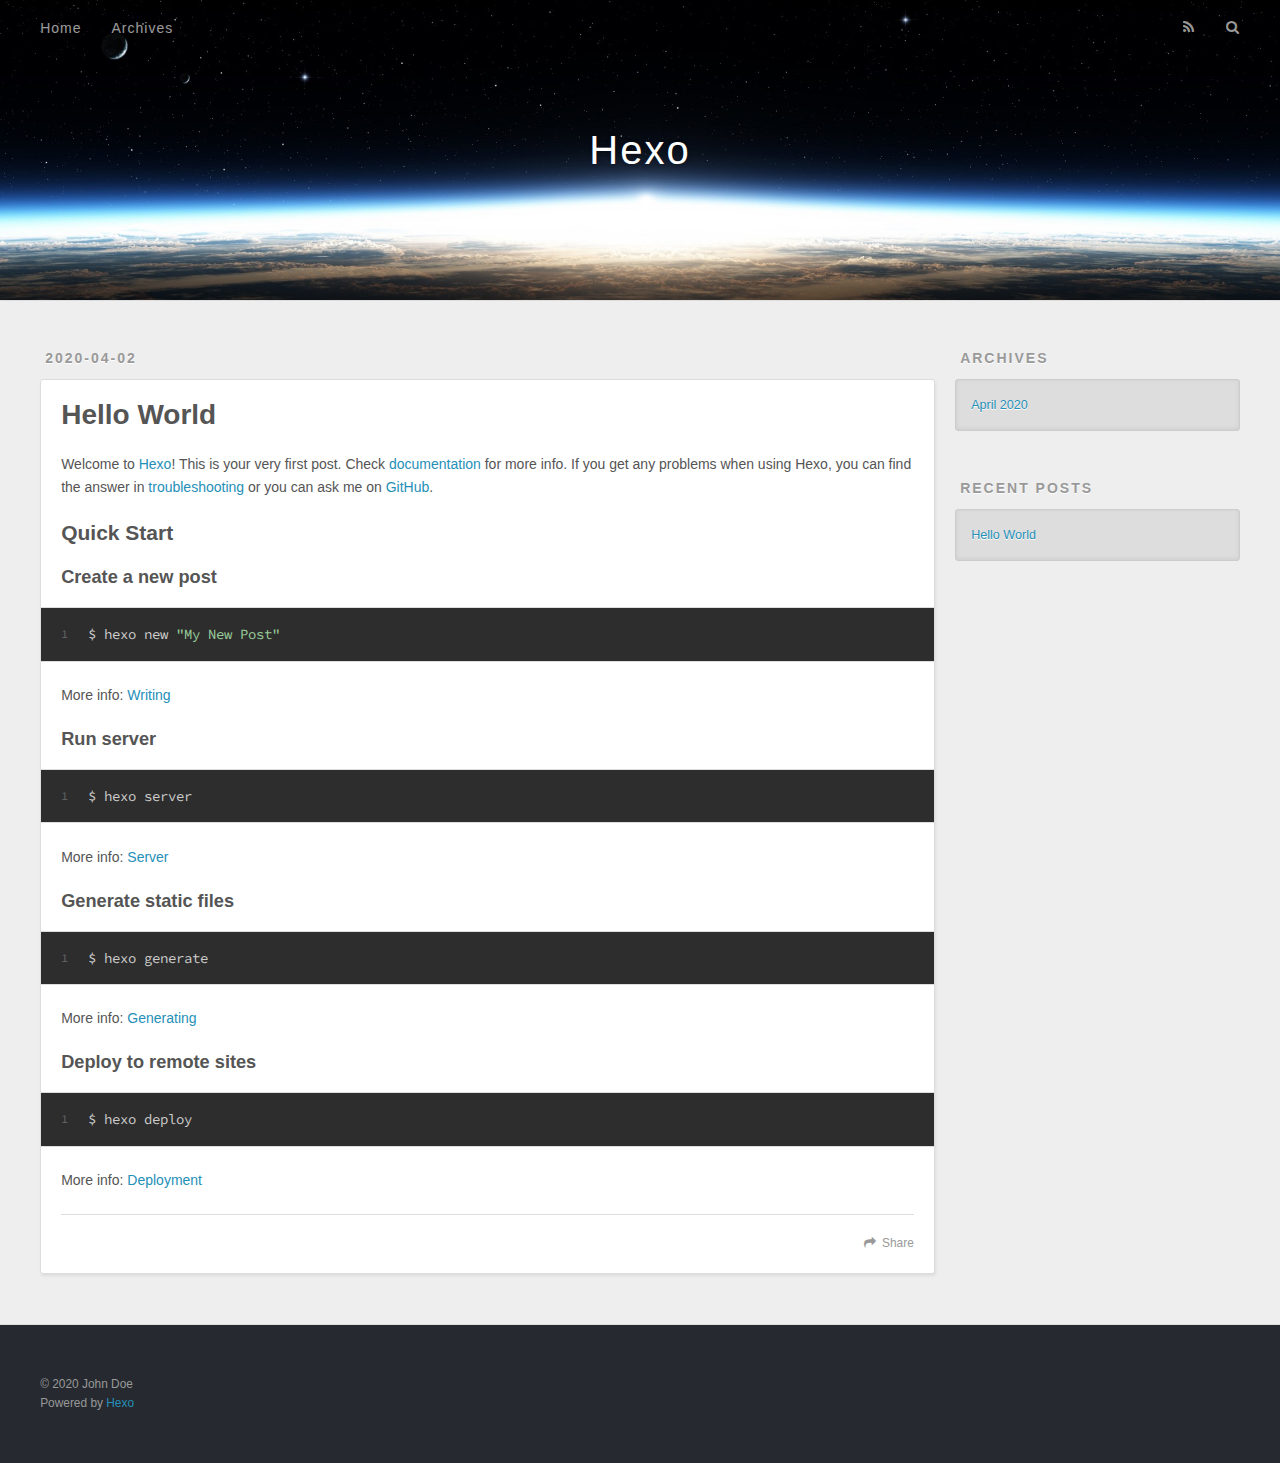
==== index.html @ 7c97aa53 "Site updated: 2020-04-02 14:23:21" ====
<!DOCTYPE html>
<html>
<head>
  <meta charset="utf-8">
  

  
  <title>Hexo</title>
  <meta name="viewport" content="width=device-width, initial-scale=1, maximum-scale=1">
  <meta property="og:type" content="website">
<meta property="og:title" content="Hexo">
<meta property="og:url" content="http://yoursite.com/index.html">
<meta property="og:site_name" content="Hexo">
<meta property="og:locale" content="en_US">
<meta property="article:author" content="John Doe">
<meta name="twitter:card" content="summary">
  
    <link rel="alternate" href="/atom.xml" title="Hexo" type="application/atom+xml">
  
  
    <link rel="icon" href="/favicon.png">
  
  
    <link href="//fonts.googleapis.com/css?family=Source+Code+Pro" rel="stylesheet" type="text/css">
  
  
<link rel="stylesheet" href="/css/style.css">

<meta name="generator" content="Hexo 4.2.0"></head>

<body>
  <div id="container">
    <div id="wrap">
      <header id="header">
  <div id="banner"></div>
  <div id="header-outer" class="outer">
    <div id="header-title" class="inner">
      <h1 id="logo-wrap">
        <a href="/" id="logo">Hexo</a>
      </h1>
      
    </div>
    <div id="header-inner" class="inner">
      <nav id="main-nav">
        <a id="main-nav-toggle" class="nav-icon"></a>
        
          <a class="main-nav-link" href="/">Home</a>
        
          <a class="main-nav-link" href="/archives">Archives</a>
        
      </nav>
      <nav id="sub-nav">
        
          <a id="nav-rss-link" class="nav-icon" href="/atom.xml" title="RSS Feed"></a>
        
        <a id="nav-search-btn" class="nav-icon" title="Search"></a>
      </nav>
      <div id="search-form-wrap">
        <form action="//google.com/search" method="get" accept-charset="UTF-8" class="search-form"><input type="search" name="q" class="search-form-input" placeholder="Search"><button type="submit" class="search-form-submit">&#xF002;</button><input type="hidden" name="sitesearch" value="http://yoursite.com"></form>
      </div>
    </div>
  </div>
</header>
      <div class="outer">
        <section id="main">
  
    <article id="post-hello-world" class="article article-type-post" itemscope itemprop="blogPost">
  <div class="article-meta">
    <a href="/2020/04/02/hello-world/" class="article-date">
  <time datetime="2020-04-02T06:11:29.892Z" itemprop="datePublished">2020-04-02</time>
</a>
    
  </div>
  <div class="article-inner">
    
    
      <header class="article-header">
        
  
    <h1 itemprop="name">
      <a class="article-title" href="/2020/04/02/hello-world/">Hello World</a>
    </h1>
  

      </header>
    
    <div class="article-entry" itemprop="articleBody">
      
        <p>Welcome to <a href="https://hexo.io/" target="_blank" rel="noopener">Hexo</a>! This is your very first post. Check <a href="https://hexo.io/docs/" target="_blank" rel="noopener">documentation</a> for more info. If you get any problems when using Hexo, you can find the answer in <a href="https://hexo.io/docs/troubleshooting.html" target="_blank" rel="noopener">troubleshooting</a> or you can ask me on <a href="https://github.com/hexojs/hexo/issues" target="_blank" rel="noopener">GitHub</a>.</p>
<h2 id="Quick-Start"><a href="#Quick-Start" class="headerlink" title="Quick Start"></a>Quick Start</h2><h3 id="Create-a-new-post"><a href="#Create-a-new-post" class="headerlink" title="Create a new post"></a>Create a new post</h3><figure class="highlight bash"><table><tr><td class="gutter"><pre><span class="line">1</span><br></pre></td><td class="code"><pre><span class="line">$ hexo new <span class="string">"My New Post"</span></span><br></pre></td></tr></table></figure>

<p>More info: <a href="https://hexo.io/docs/writing.html" target="_blank" rel="noopener">Writing</a></p>
<h3 id="Run-server"><a href="#Run-server" class="headerlink" title="Run server"></a>Run server</h3><figure class="highlight bash"><table><tr><td class="gutter"><pre><span class="line">1</span><br></pre></td><td class="code"><pre><span class="line">$ hexo server</span><br></pre></td></tr></table></figure>

<p>More info: <a href="https://hexo.io/docs/server.html" target="_blank" rel="noopener">Server</a></p>
<h3 id="Generate-static-files"><a href="#Generate-static-files" class="headerlink" title="Generate static files"></a>Generate static files</h3><figure class="highlight bash"><table><tr><td class="gutter"><pre><span class="line">1</span><br></pre></td><td class="code"><pre><span class="line">$ hexo generate</span><br></pre></td></tr></table></figure>

<p>More info: <a href="https://hexo.io/docs/generating.html" target="_blank" rel="noopener">Generating</a></p>
<h3 id="Deploy-to-remote-sites"><a href="#Deploy-to-remote-sites" class="headerlink" title="Deploy to remote sites"></a>Deploy to remote sites</h3><figure class="highlight bash"><table><tr><td class="gutter"><pre><span class="line">1</span><br></pre></td><td class="code"><pre><span class="line">$ hexo deploy</span><br></pre></td></tr></table></figure>

<p>More info: <a href="https://hexo.io/docs/one-command-deployment.html" target="_blank" rel="noopener">Deployment</a></p>

      
    </div>
    <footer class="article-footer">
      <a data-url="http://yoursite.com/2020/04/02/hello-world/" data-id="ck8idaskv0000psuja52v1tat" class="article-share-link">Share</a>
      
      
    </footer>
  </div>
  
</article>


  


</section>
        
          <aside id="sidebar">
  
    

  
    

  
    
  
    
  <div class="widget-wrap">
    <h3 class="widget-title">Archives</h3>
    <div class="widget">
      <ul class="archive-list"><li class="archive-list-item"><a class="archive-list-link" href="/archives/2020/04/">April 2020</a></li></ul>
    </div>
  </div>


  
    
  <div class="widget-wrap">
    <h3 class="widget-title">Recent Posts</h3>
    <div class="widget">
      <ul>
        
          <li>
            <a href="/2020/04/02/hello-world/">Hello World</a>
          </li>
        
      </ul>
    </div>
  </div>

  
</aside>
        
      </div>
      <footer id="footer">
  
  <div class="outer">
    <div id="footer-info" class="inner">
      &copy; 2020 John Doe<br>
      Powered by <a href="http://hexo.io/" target="_blank">Hexo</a>
    </div>
  </div>
</footer>
    </div>
    <nav id="mobile-nav">
  
    <a href="/" class="mobile-nav-link">Home</a>
  
    <a href="/archives" class="mobile-nav-link">Archives</a>
  
</nav>
    

<script src="//ajax.googleapis.com/ajax/libs/jquery/2.0.3/jquery.min.js"></script>


  
<link rel="stylesheet" href="/fancybox/jquery.fancybox.css">

  
<script src="/fancybox/jquery.fancybox.pack.js"></script>




<script src="/js/script.js"></script>




  </div>
</body>
</html>
---- css/style.css ----
body {
  width: 100%;
}
body:before,
body:after {
  content: "";
  display: table;
}
body:after {
  clear: both;
}
html,
body,
div,
span,
applet,
object,
iframe,
h1,
h2,
h3,
h4,
h5,
h6,
p,
blockquote,
pre,
a,
abbr,
acronym,
address,
big,
cite,
code,
del,
dfn,
em,
img,
ins,
kbd,
q,
s,
samp,
small,
strike,
strong,
sub,
sup,
tt,
var,
dl,
dt,
dd,
ol,
ul,
li,
fieldset,
form,
label,
legend,
table,
caption,
tbody,
tfoot,
thead,
tr,
th,
td {
  margin: 0;
  padding: 0;
  border: 0;
  outline: 0;
  font-weight: inherit;
  font-style: inherit;
  font-family: inherit;
  font-size: 100%;
  vertical-align: baseline;
}
body {
  line-height: 1;
  color: #000;
  background: #fff;
}
ol,
ul {
  list-style: none;
}
table {
  border-collapse: separate;
  border-spacing: 0;
  vertical-align: middle;
}
caption,
th,
td {
  text-align: left;
  font-weight: normal;
  vertical-align: middle;
}
a img {
  border: none;
}
input,
button {
  margin: 0;
  padding: 0;
}
input::-moz-focus-inner,
button::-moz-focus-inner {
  border: 0;
  padding: 0;
}
@font-face {
  font-family: FontAwesome;
  font-style: normal;
  font-weight: normal;
  src: url("fonts/fontawesome-webfont.eot?v=#4.0.3");
  src: url("fonts/fontawesome-webfont.eot?#iefix&v=#4.0.3") format("embedded-opentype"), url("fonts/fontawesome-webfont.woff?v=#4.0.3") format("woff"), url("fonts/fontawesome-webfont.ttf?v=#4.0.3") format("truetype"), url("fonts/fontawesome-webfont.svg#fontawesomeregular?v=#4.0.3") format("svg");
}
html,
body,
#container {
  height: 100%;
}
body {
  background: #eee;
  font: 14px -apple-system, BlinkMacSystemFont, "Segoe UI", "Roboto", "Oxygen", "Ubuntu", "Cantarell", "Fira Sans", "Droid Sans", "Helvetica Neue", sans-serif;
  -webkit-text-size-adjust: 100%;
}
.outer {
  max-width: 1220px;
  margin: 0 auto;
  padding: 0 20px;
}
.outer:before,
.outer:after {
  content: "";
  display: table;
}
.outer:after {
  clear: both;
}
.inner {
  display: inline;
  float: left;
  width: 98.33333333333333%;
  margin: 0 0.833333333333333%;
}
.left,
.alignleft {
  float: left;
}
.right,
.alignright {
  float: right;
}
.clear {
  clear: both;
}
#container {
  position: relative;
}
.mobile-nav-on {
  overflow: hidden;
}
#wrap {
  height: 100%;
  width: 100%;
  position: absolute;
  top: 0;
  left: 0;
  -webkit-transition: 0.2s ease-out;
  -moz-transition: 0.2s ease-out;
  -ms-transition: 0.2s ease-out;
  transition: 0.2s ease-out;
  z-index: 1;
  background: #eee;
}
.mobile-nav-on #wrap {
  left: 280px;
}
@media screen and (min-width: 768px) {
  #main {
    display: inline;
    float: left;
    width: 73.33333333333333%;
    margin: 0 0.833333333333333%;
  }
}
.article-date,
.article-category-link,
.archive-year,
.widget-title {
  text-decoration: none;
  text-transform: uppercase;
  letter-spacing: 2px;
  color: #999;
  margin-bottom: 1em;
  margin-left: 5px;
  line-height: 1em;
  text-shadow: 0 1px #fff;
  font-weight: bold;
}
.article-inner,
.archive-article-inner {
  background: #fff;
  -webkit-box-shadow: 1px 2px 3px #ddd;
  box-shadow: 1px 2px 3px #ddd;
  border: 1px solid #ddd;
  border-radius: 3px;
}
.article-entry h1,
.widget h1 {
  font-size: 2em;
}
.article-entry h2,
.widget h2 {
  font-size: 1.5em;
}
.article-entry h3,
.widget h3 {
  font-size: 1.3em;
}
.article-entry h4,
.widget h4 {
  font-size: 1.2em;
}
.article-entry h5,
.widget h5 {
  font-size: 1em;
}
.article-entry h6,
.widget h6 {
  font-size: 1em;
  color: #999;
}
.article-entry hr,
.widget hr {
  border: 1px dashed #ddd;
}
.article-entry strong,
.widget strong {
  font-weight: bold;
}
.article-entry em,
.widget em,
.article-entry cite,
.widget cite {
  font-style: italic;
}
.article-entry sup,
.widget sup,
.article-entry sub,
.widget sub {
  font-size: 0.75em;
  line-height: 0;
  position: relative;
  vertical-align: baseline;
}
.article-entry sup,
.widget sup {
  top: -0.5em;
}
.article-entry sub,
.widget sub {
  bottom: -0.2em;
}
.article-entry small,
.widget small {
  font-size: 0.85em;
}
.article-entry acronym,
.widget acronym,
.article-entry abbr,
.widget abbr {
  border-bottom: 1px dotted;
}
.article-entry ul,
.widget ul,
.article-entry ol,
.widget ol,
.article-entry dl,
.widget dl {
  margin: 0 20px;
  line-height: 1.6em;
}
.article-entry ul ul,
.widget ul ul,
.article-entry ol ul,
.widget ol ul,
.article-entry ul ol,
.widget ul ol,
.article-entry ol ol,
.widget ol ol {
  margin-top: 0;
  margin-bottom: 0;
}
.article-entry ul,
.widget ul {
  list-style: disc;
}
.article-entry ol,
.widget ol {
  list-style: decimal;
}
.article-entry dt,
.widget dt {
  font-weight: bold;
}
#header {
  height: 300px;
  position: relative;
  border-bottom: 1px solid #ddd;
}
#header:before,
#header:after {
  content: "";
  position: absolute;
  left: 0;
  right: 0;
  height: 40px;
}
#header:before {
  top: 0;
  background: -webkit-linear-gradient(rgba(0,0,0,0.2), transparent);
  background: -moz-linear-gradient(rgba(0,0,0,0.2), transparent);
  background: -ms-linear-gradient(rgba(0,0,0,0.2), transparent);
  background: linear-gradient(rgba(0,0,0,0.2), transparent);
}
#header:after {
  bottom: 0;
  background: -webkit-linear-gradient(transparent, rgba(0,0,0,0.2));
  background: -moz-linear-gradient(transparent, rgba(0,0,0,0.2));
  background: -ms-linear-gradient(transparent, rgba(0,0,0,0.2));
  background: linear-gradient(transparent, rgba(0,0,0,0.2));
}
#header-outer {
  height: 100%;
  position: relative;
}
#header-inner {
  position: relative;
  overflow: hidden;
}
#banner {
  position: absolute;
  top: 0;
  left: 0;
  width: 100%;
  height: 100%;
  background: url("images/banner.jpg") center #000;
  -webkit-background-size: cover;
  -moz-background-size: cover;
  background-size: cover;
  z-index: -1;
}
#header-title {
  text-align: center;
  height: 40px;
  position: absolute;
  top: 50%;
  left: 0;
  margin-top: -20px;
}
#logo,
#subtitle {
  text-decoration: none;
  color: #fff;
  font-weight: 300;
  text-shadow: 0 1px 4px rgba(0,0,0,0.3);
}
#logo {
  font-size: 40px;
  line-height: 40px;
  letter-spacing: 2px;
}
#subtitle {
  font-size: 16px;
  line-height: 16px;
  letter-spacing: 1px;
}
#subtitle-wrap {
  margin-top: 16px;
}
#main-nav {
  float: left;
  margin-left: -15px;
}
.nav-icon,
.main-nav-link {
  float: left;
  color: #fff;
  opacity: 0.6;
  text-decoration: none;
  text-shadow: 0 1px rgba(0,0,0,0.2);
  -webkit-transition: opacity 0.2s;
  -moz-transition: opacity 0.2s;
  -ms-transition: opacity 0.2s;
  transition: opacity 0.2s;
  display: block;
  padding: 20px 15px;
}
.nav-icon:hover,
.main-nav-link:hover {
  opacity: 1;
}
.nav-icon {
  font-family: FontAwesome;
  text-align: center;
  font-size: 14px;
  width: 14px;
  height: 14px;
  padding: 20px 15px;
  position: relative;
  cursor: pointer;
}
.main-nav-link {
  font-weight: 300;
  letter-spacing: 1px;
}
@media screen and (max-width: 479px) {
  .main-nav-link {
    display: none;
  }
}
#main-nav-toggle {
  display: none;
}
#main-nav-toggle:before {
  content: "\f0c9";
}
@media screen and (max-width: 479px) {
  #main-nav-toggle {
    display: block;
  }
}
#sub-nav {
  float: right;
  margin-right: -15px;
}
#nav-rss-link:before {
  content: "\f09e";
}
#nav-search-btn:before {
  content: "\f002";
}
#search-form-wrap {
  position: absolute;
  top: 15px;
  width: 150px;
  height: 30px;
  right: -150px;
  opacity: 0;
  -webkit-transition: 0.2s ease-out;
  -moz-transition: 0.2s ease-out;
  -ms-transition: 0.2s ease-out;
  transition: 0.2s ease-out;
}
#search-form-wrap.on {
  opacity: 1;
  right: 0;
}
@media screen and (max-width: 479px) {
  #search-form-wrap {
    width: 100%;
    right: -100%;
  }
}
.search-form {
  position: absolute;
  top: 0;
  left: 0;
  right: 0;
  background: #fff;
  padding: 5px 15px;
  border-radius: 15px;
  -webkit-box-shadow: 0 0 10px rgba(0,0,0,0.3);
  box-shadow: 0 0 10px rgba(0,0,0,0.3);
}
.search-form-input {
  border: none;
  background: none;
  color: #555;
  width: 100%;
  font: 13px -apple-system, BlinkMacSystemFont, "Segoe UI", "Roboto", "Oxygen", "Ubuntu", "Cantarell", "Fira Sans", "Droid Sans", "Helvetica Neue", sans-serif;
  outline: none;
}
.search-form-input::-webkit-search-results-decoration,
.search-form-input::-webkit-search-cancel-button {
  -webkit-appearance: none;
}
.search-form-submit {
  position: absolute;
  top: 50%;
  right: 10px;
  margin-top: -7px;
  font: 13px FontAwesome;
  border: none;
  background: none;
  color: #bbb;
  cursor: pointer;
}
.search-form-submit:hover,
.search-form-submit:focus {
  color: #777;
}
.article {
  margin: 50px 0;
}
.article-inner {
  overflow: hidden;
}
.article-meta:before,
.article-meta:after {
  content: "";
  display: table;
}
.article-meta:after {
  clear: both;
}
.article-date {
  float: left;
}
.article-category {
  float: left;
  line-height: 1em;
  color: #ccc;
  text-shadow: 0 1px #fff;
  margin-left: 8px;
}
.article-category:before {
  content: "\2022";
}
.article-category-link {
  margin: 0 12px 1em;
}
.article-header {
  padding: 20px 20px 0;
}
.article-title {
  text-decoration: none;
  font-size: 2em;
  font-weight: bold;
  color: #555;
  line-height: 1.1em;
  -webkit-transition: color 0.2s;
  -moz-transition: color 0.2s;
  -ms-transition: color 0.2s;
  transition: color 0.2s;
}
a.article-title:hover {
  color: #258fb8;
}
.article-entry {
  color: #555;
  padding: 0 20px;
}
.article-entry:before,
.article-entry:after {
  content: "";
  display: table;
}
.article-entry:after {
  clear: both;
}
.article-entry p,
.article-entry table {
  line-height: 1.6em;
  margin: 1.6em 0;
}
.article-entry h1,
.article-entry h2,
.article-entry h3,
.article-entry h4,
.article-entry h5,
.article-entry h6 {
  font-weight: bold;
}
.article-entry h1,
.article-entry h2,
.article-entry h3,
.article-entry h4,
.article-entry h5,
.article-entry h6 {
  line-height: 1.1em;
  margin: 1.1em 0;
}
.article-entry a {
  color: #258fb8;
  text-decoration: none;
}
.article-entry a:hover {
  text-decoration: underline;
}
.article-entry ul,
.article-entry ol,
.article-entry dl {
  margin-top: 1.6em;
  margin-bottom: 1.6em;
}
.article-entry img,
.article-entry video {
  max-width: 100%;
  height: auto;
  display: block;
  margin: auto;
}
.article-entry iframe {
  border: none;
}
.article-entry table {
  width: 100%;
  border-collapse: collapse;
  border-spacing: 0;
}
.article-entry th {
  font-weight: bold;
  border-bottom: 3px solid #ddd;
  padding-bottom: 0.5em;
}
.article-entry td {
  border-bottom: 1px solid #ddd;
  padding: 10px 0;
}
.article-entry blockquote {
  font-family: Georgia, "Times New Roman", serif;
  font-size: 1.4em;
  margin: 1.6em 20px;
  text-align: center;
}
.article-entry blockquote footer {
  font-size: 14px;
  margin: 1.6em 0;
  font-family: -apple-system, BlinkMacSystemFont, "Segoe UI", "Roboto", "Oxygen", "Ubuntu", "Cantarell", "Fira Sans", "Droid Sans", "Helvetica Neue", sans-serif;
}
.article-entry blockquote footer cite:before {
  content: "—";
  padding: 0 0.5em;
}
.article-entry .pullquote {
  text-align: left;
  width: 45%;
  margin: 0;
}
.article-entry .pullquote.left {
  margin-left: 0.5em;
  margin-right: 1em;
}
.article-entry .pullquote.right {
  margin-right: 0.5em;
  margin-left: 1em;
}
.article-entry .caption {
  color: #999;
  display: block;
  font-size: 0.9em;
  margin-top: 0.5em;
  position: relative;
  text-align: center;
}
.article-entry .video-container {
  position: relative;
  padding-top: 56.25%;
  height: 0;
  overflow: hidden;
}
.article-entry .video-container iframe,
.article-entry .video-container object,
.article-entry .video-container embed {
  position: absolute;
  top: 0;
  left: 0;
  width: 100%;
  height: 100%;
  margin-top: 0;
}
.article-more-link a {
  display: inline-block;
  line-height: 1em;
  padding: 6px 15px;
  border-radius: 15px;
  background: #eee;
  color: #999;
  text-shadow: 0 1px #fff;
  text-decoration: none;
}
.article-more-link a:hover {
  background: #258fb8;
  color: #fff;
  text-decoration: none;
  text-shadow: 0 1px #1e7293;
}
.article-footer {
  font-size: 0.85em;
  line-height: 1.6em;
  border-top: 1px solid #ddd;
  padding-top: 1.6em;
  margin: 0 20px 20px;
}
.article-footer:before,
.article-footer:after {
  content: "";
  display: table;
}
.article-footer:after {
  clear: both;
}
.article-footer a {
  color: #999;
  text-decoration: none;
}
.article-footer a:hover {
  color: #555;
}
.article-tag-list-item {
  float: left;
  margin-right: 10px;
}
.article-tag-list-link:before {
  content: "#";
}
.article-comment-link {
  float: right;
}
.article-comment-link:before {
  content: "\f075";
  font-family: FontAwesome;
  padding-right: 8px;
}
.article-share-link {
  cursor: pointer;
  float: right;
  margin-left: 20px;
}
.article-share-link:before {
  content: "\f064";
  font-family: FontAwesome;
  padding-right: 6px;
}
#article-nav {
  position: relative;
}
#article-nav:before,
#article-nav:after {
  content: "";
  display: table;
}
#article-nav:after {
  clear: both;
}
@media screen and (min-width: 768px) {
  #article-nav {
    margin: 50px 0;
  }
  #article-nav:before {
    width: 8px;
    height: 8px;
    position: absolute;
    top: 50%;
    left: 50%;
    margin-top: -4px;
    margin-left: -4px;
    content: "";
    border-radius: 50%;
    background: #ddd;
    -webkit-box-shadow: 0 1px 2px #fff;
    box-shadow: 0 1px 2px #fff;
  }
}
.article-nav-link-wrap {
  text-decoration: none;
  text-shadow: 0 1px #fff;
  color: #999;
  -webkit-box-sizing: border-box;
  -moz-box-sizing: border-box;
  box-sizing: border-box;
  margin-top: 50px;
  text-align: center;
  display: block;
}
.article-nav-link-wrap:hover {
  color: #555;
}
@media screen and (min-width: 768px) {
  .article-nav-link-wrap {
    width: 50%;
    margin-top: 0;
  }
}
@media screen and (min-width: 768px) {
  #article-nav-newer {
    float: left;
    text-align: right;
    padding-right: 20px;
  }
}
@media screen and (min-width: 768px) {
  #article-nav-older {
    float: right;
    text-align: left;
    padding-left: 20px;
  }
}
.article-nav-caption {
  text-transform: uppercase;
  letter-spacing: 2px;
  color: #ddd;
  line-height: 1em;
  font-weight: bold;
}
#article-nav-newer .article-nav-caption {
  margin-right: -2px;
}
.article-nav-title {
  font-size: 0.85em;
  line-height: 1.6em;
  margin-top: 0.5em;
}
.article-share-box {
  position: absolute;
  display: none;
  background: #fff;
  -webkit-box-shadow: 1px 2px 10px rgba(0,0,0,0.2);
  box-shadow: 1px 2px 10px rgba(0,0,0,0.2);
  border-radius: 3px;
  margin-left: -145px;
  overflow: hidden;
  z-index: 1;
}
.article-share-box.on {
  display: block;
}
.article-share-input {
  width: 100%;
  background: none;
  -webkit-box-sizing: border-box;
  -moz-box-sizing: border-box;
  box-sizing: border-box;
  font: 14px -apple-system, BlinkMacSystemFont, "Segoe UI", "Roboto", "Oxygen", "Ubuntu", "Cantarell", "Fira Sans", "Droid Sans", "Helvetica Neue", sans-serif;
  padding: 0 15px;
  color: #555;
  outline: none;
  border: 1px solid #ddd;
  border-radius: 3px 3px 0 0;
  height: 36px;
  line-height: 36px;
}
.article-share-links {
  background: #eee;
}
.article-share-links:before,
.article-share-links:after {
  content: "";
  display: table;
}
.article-share-links:after {
  clear: both;
}
.article-share-twitter,
.article-share-facebook,
.article-share-pinterest,
.article-share-google {
  width: 50px;
  height: 36px;
  display: block;
  float: left;
  position: relative;
  color: #999;
  text-shadow: 0 1px #fff;
}
.article-share-twitter:before,
.article-share-facebook:before,
.article-share-pinterest:before,
.article-share-google:before {
  font-size: 20px;
  font-family: FontAwesome;
  width: 20px;
  height: 20px;
  position: absolute;
  top: 50%;
  left: 50%;
  margin-top: -10px;
  margin-left: -10px;
  text-align: center;
}
.article-share-twitter:hover,
.article-share-facebook:hover,
.article-share-pinterest:hover,
.article-share-google:hover {
  color: #fff;
}
.article-share-twitter:before {
  content: "\f099";
}
.article-share-twitter:hover {
  background: #00aced;
  text-shadow: 0 1px #008abe;
}
.article-share-facebook:before {
  content: "\f09a";
}
.article-share-facebook:hover {
  background: #3b5998;
  text-shadow: 0 1px #2f477a;
}
.article-share-pinterest:before {
  content: "\f0d2";
}
.article-share-pinterest:hover {
  background: #cb2027;
  text-shadow: 0 1px #a21a1f;
}
.article-share-google:before {
  content: "\f0d5";
}
.article-share-google:hover {
  background: #dd4b39;
  text-shadow: 0 1px #be3221;
}
.article-gallery {
  background: #000;
  position: relative;
}
.article-gallery-photos {
  position: relative;
  overflow: hidden;
}
.article-gallery-img {
  display: none;
  max-width: 100%;
}
.article-gallery-img:first-child {
  display: block;
}
.article-gallery-img.loaded {
  position: absolute;
  display: block;
}
.article-gallery-img img {
  display: block;
  max-width: 100%;
  margin: 0 auto;
}
#comments {
  background: #fff;
  -webkit-box-shadow: 1px 2px 3px #ddd;
  box-shadow: 1px 2px 3px #ddd;
  padding: 20px;
  border: 1px solid #ddd;
  border-radius: 3px;
  margin: 50px 0;
}
#comments a {
  color: #258fb8;
}
.archives-wrap {
  margin: 50px 0;
}
.archives:before,
.archives:after {
  content: "";
  display: table;
}
.archives:after {
  clear: both;
}
.archive-year-wrap {
  margin-bottom: 1em;
}
.archives {
  -webkit-column-gap: 10px;
  -moz-column-gap: 10px;
  column-gap: 10px;
}
@media screen and (min-width: 480px) and (max-width: 767px) {
  .archives {
    -webkit-column-count: 2;
    -moz-column-count: 2;
    column-count: 2;
  }
}
@media screen and (min-width: 768px) {
  .archives {
    -webkit-column-count: 3;
    -moz-column-count: 3;
    column-count: 3;
  }
}
.archive-article {
  -webkit-column-break-inside: avoid;
  page-break-inside: avoid;
  overflow: hidden;
  break-inside: avoid-column;
}
.archive-article-inner {
  padding: 10px;
  margin-bottom: 15px;
}
.archive-article-title {
  text-decoration: none;
  font-weight: bold;
  color: #555;
  -webkit-transition: color 0.2s;
  -moz-transition: color 0.2s;
  -ms-transition: color 0.2s;
  transition: color 0.2s;
  line-height: 1.6em;
}
.archive-article-title:hover {
  color: #258fb8;
}
.archive-article-footer {
  margin-top: 1em;
}
.archive-article-date {
  color: #999;
  text-decoration: none;
  font-size: 0.85em;
  line-height: 1em;
  margin-bottom: 0.5em;
  display: block;
}
#page-nav {
  margin: 50px auto;
  background: #fff;
  -webkit-box-shadow: 1px 2px 3px #ddd;
  box-shadow: 1px 2px 3px #ddd;
  border: 1px solid #ddd;
  border-radius: 3px;
  text-align: center;
  color: #999;
  overflow: hidden;
}
#page-nav:before,
#page-nav:after {
  content: "";
  display: table;
}
#page-nav:after {
  clear: both;
}
#page-nav a,
#page-nav span {
  padding: 10px 20px;
  line-height: 1;
  height: 2ex;
}
#page-nav a {
  color: #999;
  text-decoration: none;
}
#page-nav a:hover {
  background: #999;
  color: #fff;
}
#page-nav .prev {
  float: left;
}
#page-nav .next {
  float: right;
}
#page-nav .page-number {
  display: inline-block;
}
@media screen and (max-width: 479px) {
  #page-nav .page-number {
    display: none;
  }
}
#page-nav .current {
  color: #555;
  font-weight: bold;
}
#page-nav .space {
  color: #ddd;
}
#footer {
  background: #262a30;
  padding: 50px 0;
  border-top: 1px solid #ddd;
  color: #999;
}
#footer a {
  color: #258fb8;
  text-decoration: none;
}
#footer a:hover {
  text-decoration: underline;
}
#footer-info {
  line-height: 1.6em;
  font-size: 0.85em;
}
.article-entry pre,
.article-entry .highlight {
  background: #2d2d2d;
  margin: 0 -20px;
  padding: 15px 20px;
  border-style: solid;
  border-color: #ddd;
  border-width: 1px 0;
  overflow: auto;
  color: #ccc;
  line-height: 22.400000000000002px;
}
.article-entry .highlight .gutter pre,
.article-entry .gist .gist-file .gist-data .line-numbers {
  color: #666;
  font-size: 0.85em;
}
.article-entry pre,
.article-entry code {
  font-family: "Source Code Pro", Consolas, Monaco, Menlo, Consolas, monospace;
}
.article-entry code {
  background: #eee;
  text-shadow: 0 1px #fff;
  padding: 0 0.3em;
}
.article-entry pre code {
  background: none;
  text-shadow: none;
  padding: 0;
}
.article-entry .highlight pre {
  border: none;
  margin: 0;
  padding: 0;
}
.article-entry .highlight table {
  margin: 0;
  width: auto;
}
.article-entry .highlight td {
  border: none;
  padding: 0;
}
.article-entry .highlight figcaption {
  font-size: 0.85em;
  color: #999;
  line-height: 1em;
  margin-bottom: 1em;
}
.article-entry .highlight figcaption:before,
.article-entry .highlight figcaption:after {
  content: "";
  display: table;
}
.article-entry .highlight figcaption:after {
  clear: both;
}
.article-entry .highlight figcaption a {
  float: right;
}
.article-entry .highlight .gutter pre {
  text-align: right;
  padding-right: 20px;
}
.article-entry .highlight .line {
  height: 22.400000000000002px;
}
.article-entry .highlight .line.marked {
  background: #515151;
}
.article-entry .gist {
  margin: 0 -20px;
  border-style: solid;
  border-color: #ddd;
  border-width: 1px 0;
  background: #2d2d2d;
  padding: 15px 20px 15px 0;
}
.article-entry .gist .gist-file {
  border: none;
  font-family: "Source Code Pro", Consolas, Monaco, Menlo, Consolas, monospace;
  margin: 0;
}
.article-entry .gist .gist-file .gist-data {
  background: none;
  border: none;
}
.article-entry .gist .gist-file .gist-data .line-numbers {
  background: none;
  border: none;
  padding: 0 20px 0 0;
}
.article-entry .gist .gist-file .gist-data .line-data {
  padding: 0 !important;
}
.article-entry .gist .gist-file .highlight {
  margin: 0;
  padding: 0;
  border: none;
}
.article-entry .gist .gist-file .gist-meta {
  background: #2d2d2d;
  color: #999;
  font: 0.85em -apple-system, BlinkMacSystemFont, "Segoe UI", "Roboto", "Oxygen", "Ubuntu", "Cantarell", "Fira Sans", "Droid Sans", "Helvetica Neue", sans-serif;
  text-shadow: 0 0;
  padding: 0;
  margin-top: 1em;
  margin-left: 20px;
}
.article-entry .gist .gist-file .gist-meta a {
  color: #258fb8;
  font-weight: normal;
}
.article-entry .gist .gist-file .gist-meta a:hover {
  text-decoration: underline;
}
pre .comment,
pre .title {
  color: #999;
}
pre .variable,
pre .attribute,
pre .tag,
pre .regexp,
pre .ruby .constant,
pre .xml .tag .title,
pre .xml .pi,
pre .xml .doctype,
pre .html .doctype,
pre .css .id,
pre .css .class,
pre .css .pseudo {
  color: #f2777a;
}
pre .number,
pre .preprocessor,
pre .built_in,
pre .literal,
pre .params,
pre .constant {
  color: #f99157;
}
pre .class,
pre .ruby .class .title,
pre .css .rules .attribute {
  color: #9c9;
}
pre .string,
pre .value,
pre .inheritance,
pre .header,
pre .ruby .symbol,
pre .xml .cdata {
  color: #9c9;
}
pre .css .hexcolor {
  color: #6cc;
}
pre .function,
pre .python .decorator,
pre .python .title,
pre .ruby .function .title,
pre .ruby .title .keyword,
pre .perl .sub,
pre .javascript .title,
pre .coffeescript .title {
  color: #69c;
}
pre .keyword,
pre .javascript .function {
  color: #c9c;
}
@media screen and (max-width: 479px) {
  #mobile-nav {
    position: absolute;
    top: 0;
    left: 0;
    width: 280px;
    height: 100%;
    background: #191919;
    border-right: 1px solid #fff;
  }
}
@media screen and (max-width: 479px) {
  .mobile-nav-link {
    display: block;
    color: #999;
    text-decoration: none;
    padding: 15px 20px;
    font-weight: bold;
  }
  .mobile-nav-link:hover {
    color: #fff;
  }
}
@media screen and (min-width: 768px) {
  #sidebar {
    display: inline;
    float: left;
    width: 23.333333333333332%;
    margin: 0 0.833333333333333%;
  }
}
.widget-wrap {
  margin: 50px 0;
}
.widget {
  color: #777;
  text-shadow: 0 1px #fff;
  background: #ddd;
  -webkit-box-shadow: 0 -1px 4px #ccc inset;
  box-shadow: 0 -1px 4px #ccc inset;
  border: 1px solid #ccc;
  padding: 15px;
  border-radius: 3px;
}
.widget a {
  color: #258fb8;
  text-decoration: none;
}
.widget a:hover {
  text-decoration: underline;
}
.widget ul ul,
.widget ol ul,
.widget dl ul,
.widget ul ol,
.widget ol ol,
.widget dl ol,
.widget ul dl,
.widget ol dl,
.widget dl dl {
  margin-left: 15px;
  list-style: disc;
}
.widget {
  line-height: 1.6em;
  word-wrap: break-word;
  font-size: 0.9em;
}
.widget ul,
.widget ol {
  list-style: none;
  margin: 0;
}
.widget ul ul,
.widget ol ul,
.widget ul ol,
.widget ol ol {
  margin: 0 20px;
}
.widget ul ul,
.widget ol ul {
  list-style: disc;
}
.widget ul ol,
.widget ol ol {
  list-style: decimal;
}
.category-list-count,
.tag-list-count,
.archive-list-count {
  padding-left: 5px;
  color: #999;
  font-size: 0.85em;
}
.category-list-count:before,
.tag-list-count:before,
.archive-list-count:before {
  content: "(";
}
.category-list-count:after,
.tag-list-count:after,
.archive-list-count:after {
  content: ")";
}
.tagcloud a {
  margin-right: 5px;
  display: inline-block;
}
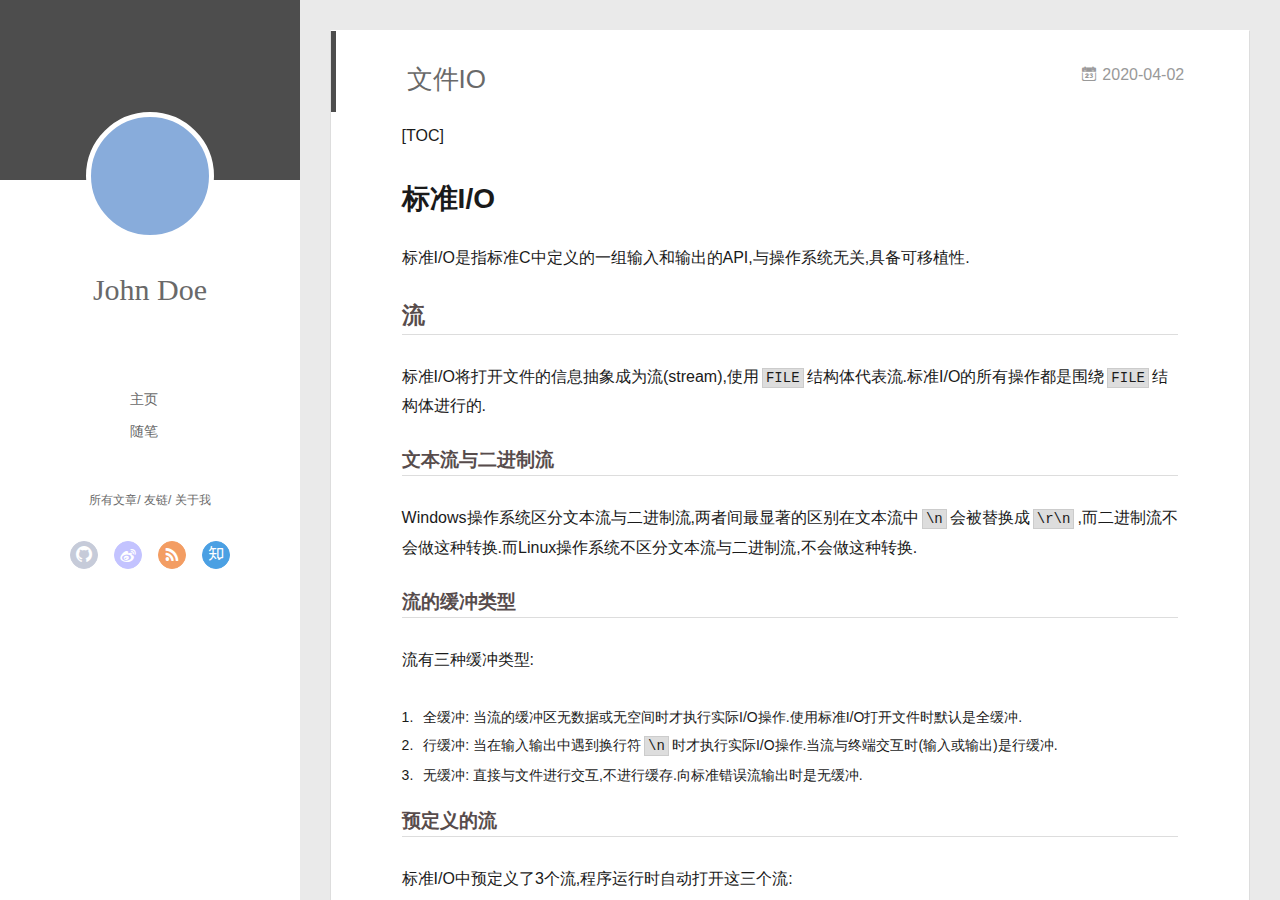
==== commit b9a93154: "Site updated: 2020-04-02 14:40:15" ====
--- a/index.html
+++ b/index.html
@@ -3,8 +3,9 @@
 <head>
   <meta charset="utf-8">
   
-
-  
+  <meta name="renderer" content="webkit">
+  <meta http-equiv="X-UA-Compatible" content="IE=edge" >
+  <link rel="dns-prefetch" href="http://yoursite.com">
   <title>Hexo</title>
   <meta name="viewport" content="width=device-width, initial-scale=1, maximum-scale=1">
   <meta property="og:type" content="website">
@@ -15,64 +16,674 @@
 <meta property="article:author" content="John Doe">
 <meta name="twitter:card" content="summary">
   
-    <link rel="alternate" href="/atom.xml" title="Hexo" type="application/atom+xml">
+    <link rel="alternative" href="/atom.xml" title="Hexo" type="application/atom+xml">
   
   
     <link rel="icon" href="/favicon.png">
   
-  
-    <link href="//fonts.googleapis.com/css?family=Source+Code+Pro" rel="stylesheet" type="text/css">
-  
-  
-<link rel="stylesheet" href="/css/style.css">
+  <link rel="stylesheet" type="text/css" href="/./main.0cf68a.css">
+  <style type="text/css">
+  
+    #container.show {
+      background: linear-gradient(200deg,#a0cfe4,#e8c37e);
+    }
+  </style>
+  
+
+  
 
 <meta name="generator" content="Hexo 4.2.0"></head>
 
 <body>
-  <div id="container">
-    <div id="wrap">
-      <header id="header">
-  <div id="banner"></div>
-  <div id="header-outer" class="outer">
-    <div id="header-title" class="inner">
-      <h1 id="logo-wrap">
-        <a href="/" id="logo">Hexo</a>
-      </h1>
-      
+  <div id="container" q-class="show:isCtnShow">
+    <canvas id="anm-canvas" class="anm-canvas"></canvas>
+    <div class="left-col" q-class="show:isShow">
+      
+<div class="overlay" style="background: #4d4d4d"></div>
+<div class="intrude-less">
+	<header id="header" class="inner">
+		<a href="/" class="profilepic">
+			<img src="" class="js-avatar">
+		</a>
+		<hgroup>
+		  <h1 class="header-author"><a href="/">John Doe</a></h1>
+		</hgroup>
+		
+
+		<nav class="header-menu">
+			<ul>
+			
+				<li><a href="/">主页</a></li>
+	        
+				<li><a href="/tags/%E9%9A%8F%E7%AC%94/">随笔</a></li>
+	        
+			</ul>
+		</nav>
+		<nav class="header-smart-menu">
+    		
+    			
+    			<a q-on="click: openSlider(e, 'innerArchive')" href="javascript:void(0)">所有文章</a>
+    			
+            
+    			
+    			<a q-on="click: openSlider(e, 'friends')" href="javascript:void(0)">友链</a>
+    			
+            
+    			
+    			<a q-on="click: openSlider(e, 'aboutme')" href="javascript:void(0)">关于我</a>
+    			
+            
+		</nav>
+		<nav class="header-nav">
+			<div class="social">
+				
+					<a class="github" target="_blank" href="#" title="github"><i class="icon-github"></i></a>
+		        
+					<a class="weibo" target="_blank" href="#" title="weibo"><i class="icon-weibo"></i></a>
+		        
+					<a class="rss" target="_blank" href="#" title="rss"><i class="icon-rss"></i></a>
+		        
+					<a class="zhihu" target="_blank" href="#" title="zhihu"><i class="icon-zhihu"></i></a>
+		        
+			</div>
+		</nav>
+	</header>		
+</div>
+
     </div>
-    <div id="header-inner" class="inner">
-      <nav id="main-nav">
-        <a id="main-nav-toggle" class="nav-icon"></a>
-        
-          <a class="main-nav-link" href="/">Home</a>
-        
-          <a class="main-nav-link" href="/archives">Archives</a>
-        
-      </nav>
-      <nav id="sub-nav">
-        
-          <a id="nav-rss-link" class="nav-icon" href="/atom.xml" title="RSS Feed"></a>
-        
-        <a id="nav-search-btn" class="nav-icon" title="Search"></a>
-      </nav>
-      <div id="search-form-wrap">
-        <form action="//google.com/search" method="get" accept-charset="UTF-8" class="search-form"><input type="search" name="q" class="search-form-input" placeholder="Search"><button type="submit" class="search-form-submit">&#xF002;</button><input type="hidden" name="sitesearch" value="http://yoursite.com"></form>
-      </div>
+    <div class="mid-col" q-class="show:isShow,hide:isShow|isFalse">
+      
+<nav id="mobile-nav">
+  	<div class="overlay js-overlay" style="background: #4d4d4d"></div>
+	<div class="btnctn js-mobile-btnctn">
+  		<div class="slider-trigger list" q-on="click: openSlider(e)"><i class="icon icon-sort"></i></div>
+	</div>
+	<div class="intrude-less">
+		<header id="header" class="inner">
+			<div class="profilepic">
+				<img src="" class="js-avatar">
+			</div>
+			<hgroup>
+			  <h1 class="header-author js-header-author">John Doe</h1>
+			</hgroup>
+			
+			
+			
+				
+			
+				
+			
+			
+			
+			<nav class="header-nav">
+				<div class="social">
+					
+						<a class="github" target="_blank" href="#" title="github"><i class="icon-github"></i></a>
+			        
+						<a class="weibo" target="_blank" href="#" title="weibo"><i class="icon-weibo"></i></a>
+			        
+						<a class="rss" target="_blank" href="#" title="rss"><i class="icon-rss"></i></a>
+			        
+						<a class="zhihu" target="_blank" href="#" title="zhihu"><i class="icon-zhihu"></i></a>
+			        
+				</div>
+			</nav>
+
+			<nav class="header-menu js-header-menu">
+				<ul style="width: 50%">
+				
+				
+					<li style="width: 50%"><a href="/">主页</a></li>
+		        
+					<li style="width: 50%"><a href="/tags/%E9%9A%8F%E7%AC%94/">随笔</a></li>
+		        
+				</ul>
+			</nav>
+		</header>				
+	</div>
+	<div class="mobile-mask" style="display:none" q-show="isShow"></div>
+</nav>
+
+      <div id="wrapper" class="body-wrap">
+        <div class="menu-l">
+          <div class="canvas-wrap">
+            <canvas data-colors="#eaeaea" data-sectionHeight="100" data-contentId="js-content" id="myCanvas1" class="anm-canvas"></canvas>
+          </div>
+          <div id="js-content" class="content-ll">
+            
+  
+    <article id="post-文件IO" class="article article-type-post  article-index" itemscope itemprop="blogPost">
+  <div class="article-inner">
+    
+      <header class="article-header">
+        
+  
+    <h1 itemprop="name">
+      <a class="article-title" href="/2020/04/02/%E6%96%87%E4%BB%B6IO/">文件IO</a>
+    </h1>
+  
+
+        
+        <a href="/2020/04/02/%E6%96%87%E4%BB%B6IO/" class="archive-article-date">
+  	<time datetime="2020-04-02T06:26:40.382Z" itemprop="datePublished"><i class="icon-calendar icon"></i>2020-04-02</time>
+</a>
+        
+      </header>
+    
+    <div class="article-entry" itemprop="articleBody">
+      
+        <p>[TOC]</p>
+<h1 id="标准I-O"><a href="#标准I-O" class="headerlink" title="标准I/O"></a>标准I/O</h1><p>标准I/O是指标准C中定义的一组输入和输出的API,与操作系统无关,具备可移植性.</p>
+<h2 id="流"><a href="#流" class="headerlink" title="流"></a>流</h2><p>标准I/O将打开文件的信息抽象成为流(stream),使用<code>FILE</code>结构体代表流.标准I/O的所有操作都是围绕<code>FILE</code>结构体进行的.</p>
+<h3 id="文本流与二进制流"><a href="#文本流与二进制流" class="headerlink" title="文本流与二进制流"></a>文本流与二进制流</h3><p>Windows操作系统区分文本流与二进制流,两者间最显著的区别在文本流中<code>\n</code>会被替换成<code>\r\n</code>,而二进制流不会做这种转换.而Linux操作系统不区分文本流与二进制流,不会做这种转换.</p>
+<h3 id="流的缓冲类型"><a href="#流的缓冲类型" class="headerlink" title="流的缓冲类型"></a>流的缓冲类型</h3><p>流有三种缓冲类型:</p>
+<ol>
+<li>全缓冲: 当流的缓冲区无数据或无空间时才执行实际I/O操作.使用标准I/O打开文件时默认是全缓冲.</li>
+<li>行缓冲: 当在输入输出中遇到换行符<code>\n</code>时才执行实际I/O操作.当流与终端交互时(输入或输出)是行缓冲.</li>
+<li>无缓冲: 直接与文件进行交互,不进行缓存.向标准错误流输出时是无缓冲.</li>
+</ol>
+<h3 id="预定义的流"><a href="#预定义的流" class="headerlink" title="预定义的流"></a>预定义的流</h3><p>标准I/O中预定义了3个流,程序运行时自动打开这三个流:</p>
+<table>
+<thead>
+<tr>
+<th>预定义的流</th>
+<th>文件描述符</th>
+<th>关键字</th>
+</tr>
+</thead>
+<tbody><tr>
+<td>标准输入流</td>
+<td>0</td>
+<td><code>stdin</code></td>
+</tr>
+<tr>
+<td>标准输出流</td>
+<td>1</td>
+<td><code>stdout</code></td>
+</tr>
+<tr>
+<td>标准错误流</td>
+<td>2</td>
+<td><code>stderr</code></td>
+</tr>
+</tbody></table>
+<p>除了上面3个预定义的的流以外,一个C程序最多打开1021个流.</p>
+<h2 id="流的打开与关闭"><a href="#流的打开与关闭" class="headerlink" title="流的打开与关闭"></a>流的打开与关闭</h2><h3 id="流的打开"><a href="#流的打开" class="headerlink" title="流的打开"></a>流的打开</h3><p>使用<code>fopen()</code>函数打开一个流,其函数原型如下:</p>
+<figure class="highlight c"><table><tr><td class="gutter"><pre><span class="line">1</span><br></pre></td><td class="code"><pre><span class="line"><span class="function">FILE *<span class="title">fopen</span><span class="params">(<span class="keyword">const</span> <span class="keyword">char</span> *pathname, <span class="keyword">const</span> <span class="keyword">char</span> *mode)</span></span>;</span><br></pre></td></tr></table></figure>
+
+<p>成功打开流时返回流的指针,出错时返回<code>NULL</code>,并设置错误号<code>errno</code>.</p>
+<p><code>pathname</code>参数表示要打开的文件路径,<code>mode</code>参数表示文件的打开方式,可选值如下:</p>
+<table>
+<thead>
+<tr>
+<th>文件打开方式</th>
+<th>意义</th>
+</tr>
+</thead>
+<tbody><tr>
+<td><code>&quot;r&quot;</code>或<code>&quot;rb&quot;</code></td>
+<td>以只读方式打开文件.若文件不存在则报错.</td>
+</tr>
+<tr>
+<td><code>&quot;r+&quot;</code>或<code>&quot;rb+&quot;</code></td>
+<td>以读写方式打开文件.若文件不存在则报错.</td>
+</tr>
+<tr>
+<td><code>&quot;w&quot;</code>或<code>&quot;wb&quot;</code></td>
+<td>以只写方式打开文件.若文件存在则清空原文件;若文件不存在则创建文件.</td>
+</tr>
+<tr>
+<td><code>&quot;w+&quot;</code>或<code>&quot;wb+&quot;</code></td>
+<td>以读写方式打开文件.若文件存在则清空原文件;若文件不存在则创建文件.</td>
+</tr>
+<tr>
+<td><code>&quot;a&quot;</code>或<code>&quot;ab&quot;</code></td>
+<td>以只写方式打开文件.若文件存在则将数据追加到文件末尾;若文件不存在则创建文件.</td>
+</tr>
+<tr>
+<td><code>&quot;a+&quot;</code>或<code>&quot;ab+&quot;</code></td>
+<td>以读写方式打开文件.若文件存在则将数据追加到文件末尾;若文件不存在则创建文件.</td>
+</tr>
+</tbody></table>
+<blockquote>
+<p>上面的<code>&quot;b&quot;</code>参数表示以二进制方式打开文件,Linux下不区分文本流与二进制流,该参数可忽略.</p>
+</blockquote>
+<p>下面表格对比了各种打开方式的区别:</p>
+<table>
+<thead>
+<tr>
+<th>要求</th>
+<th><code>r</code></th>
+<th><code>w</code></th>
+<th><code>a</code></th>
+<th><code>r+</code></th>
+<th><code>w+</code></th>
+<th><code>a+</code></th>
+</tr>
+</thead>
+<tbody><tr>
+<td>文件必须存在</td>
+<td>&#10004;</td>
+<td></td>
+<td></td>
+<td>&#10004;</td>
+<td></td>
+<td></td>
+</tr>
+<tr>
+<td>清空原文件中的内容</td>
+<td></td>
+<td>&#10004;</td>
+<td></td>
+<td></td>
+<td>&#10004;</td>
+<td></td>
+</tr>
+<tr>
+<td>流可以读</td>
+<td>&#10004;</td>
+<td></td>
+<td></td>
+<td>&#10004;</td>
+<td>&#10004;</td>
+<td>&#10004;</td>
+</tr>
+<tr>
+<td>流可以写</td>
+<td></td>
+<td>&#10004;</td>
+<td>&#10004;</td>
+<td>&#10004;</td>
+<td>&#10004;</td>
+<td>&#10004;</td>
+</tr>
+<tr>
+<td>流只能在尾端写</td>
+<td></td>
+<td></td>
+<td>&#10004;</td>
+<td></td>
+<td></td>
+<td>&#10004;</td>
+</tr>
+</tbody></table>
+<p>使用<code>fopen()</code>函数创建的文件的访问权限为<code>0666</code>(<code>rw-rw-rw-</code>),但系统的<code>umask</code>设定会影响文件的访问权限,实际权限的表达式为<code>实际权限 = 默认权限&amp;~umask</code>.默认的<code>umask</code>值为<code>022</code>,因此使用<code>fopen()</code>函数创建的文件的实际访问权限为<code>0644</code>(<code>rw-r--r--</code>).</p>
+<h3 id="流的关闭"><a href="#流的关闭" class="headerlink" title="流的关闭"></a>流的关闭</h3><p>使用<code>fclose()</code>函数打开一个流,其函数原型如下:</p>
+<figure class="highlight c"><table><tr><td class="gutter"><pre><span class="line">1</span><br></pre></td><td class="code"><pre><span class="line"><span class="function"><span class="keyword">int</span> <span class="title">fclose</span><span class="params">(FILE *stream)</span></span>;</span><br></pre></td></tr></table></figure>
+
+<p>成功时关闭流时返回0,出错时返回<code>EOF</code>,并设置错误号<code>errno</code>.</p>
+<p>流关闭时自动刷新缓冲区中的数据并释放缓冲区,流关闭后不能对其执行任何操作.</p>
+<p>当一个程序正常终止时,所有打开的流都会被关闭.</p>
+<h3 id="处理错误信息"><a href="#处理错误信息" class="headerlink" title="处理错误信息"></a>处理错误信息</h3><p>当打开或关闭流的过程中发生错误时,程序会将错误号存放在变量<code>errno</code>中,该变量被定义在头文件<code>errno.h</code>中.使用<code>perror()</code>和<code>strerror()</code>可以得到错误的详细信息,两个函数的函数原型如下:</p>
+<figure class="highlight c"><table><tr><td class="gutter"><pre><span class="line">1</span><br><span class="line">2</span><br></pre></td><td class="code"><pre><span class="line"><span class="function"><span class="keyword">void</span> <span class="title">perror</span><span class="params">(<span class="keyword">const</span> <span class="keyword">char</span> *s)</span></span>;</span><br><span class="line"><span class="function"><span class="keyword">char</span> *<span class="title">strerror</span><span class="params">(<span class="keyword">int</span> errno)</span></span>;</span><br></pre></td></tr></table></figure>
+
+<p><code>perror()</code>函数先输出字符串<code>s</code>,再输出错误的详细信息.<code>strerror()</code>函数根据错误号<code>errno</code>返回对应的错误的详细信息.</p>
+<p>下面例子演示了一个常见的打开文件并处理错误的方式:</p>
+<figure class="highlight c"><table><tr><td class="gutter"><pre><span class="line">1</span><br><span class="line">2</span><br><span class="line">3</span><br><span class="line">4</span><br><span class="line">5</span><br><span class="line">6</span><br><span class="line">7</span><br><span class="line">8</span><br><span class="line">9</span><br><span class="line">10</span><br><span class="line">11</span><br><span class="line">12</span><br><span class="line">13</span><br><span class="line">14</span><br><span class="line">15</span><br><span class="line">16</span><br><span class="line">17</span><br><span class="line">18</span><br><span class="line">19</span><br><span class="line">20</span><br><span class="line">21</span><br><span class="line">22</span><br></pre></td><td class="code"><pre><span class="line"><span class="meta">#<span class="meta-keyword">include</span><span class="meta-string">&lt;stdio.h&gt;</span></span></span><br><span class="line"><span class="meta">#<span class="meta-keyword">include</span><span class="meta-string">&lt;string.h&gt;</span></span></span><br><span class="line"><span class="meta">#<span class="meta-keyword">include</span><span class="meta-string">&lt;errno.h&gt;</span></span></span><br><span class="line"></span><br><span class="line"><span class="function"><span class="keyword">int</span> <span class="title">main</span><span class="params">()</span> </span>&#123;</span><br><span class="line">    FILE *fp;</span><br><span class="line">    <span class="keyword">if</span> ((fp = fopen(<span class="string">"file.txt"</span>, <span class="string">"r+"</span>)) == <span class="literal">NULL</span>) &#123;</span><br><span class="line">        <span class="comment">// 下面两种写法是等价的</span></span><br><span class="line">        perror(<span class="string">"打开流的过程中发生错误"</span>);</span><br><span class="line">        <span class="built_in">printf</span>(<span class="string">"打开流的过程中发生错误: %s\n"</span>, strerror(errno));</span><br><span class="line">        <span class="keyword">return</span> <span class="number">-1</span>;</span><br><span class="line">    &#125;</span><br><span class="line">    </span><br><span class="line">    <span class="keyword">if</span> ((fclose(fp)) == EOF) &#123;</span><br><span class="line">    	<span class="comment">// 下面两种写法是等价的</span></span><br><span class="line">        perror(<span class="string">"关闭流的过程中发生错误"</span>);</span><br><span class="line">        <span class="built_in">printf</span>(<span class="string">"关闭流的过程中发生错误: %s\n"</span>, strerror(errno));</span><br><span class="line">        <span class="keyword">return</span> <span class="number">-1</span>;</span><br><span class="line">    &#125;</span><br><span class="line">    </span><br><span class="line">    <span class="keyword">return</span> <span class="number">0</span>;</span><br><span class="line">&#125;</span><br></pre></td></tr></table></figure>
+
+<h2 id="流的读写"><a href="#流的读写" class="headerlink" title="流的读写"></a>流的读写</h2><p>流支持三种不同的读写方式:</p>
+<ul>
+<li><strong>按字符读写</strong>: <code>fgetc()</code>/<code>fputc()</code>每调用一次读写一个字符.</li>
+<li><strong>按行读写</strong>: <code>fgets()</code>/<code>fputs()</code>每调用一次读写一行.</li>
+<li><strong>按对象读写</strong>: <code>fread()</code>/<code>fread()</code>每调用一次读写若干个具有相同长度的对象.</li>
+</ul>
+<p>按对象读写最灵活,最常被使用.</p>
+<h3 id="按字符读写"><a href="#按字符读写" class="headerlink" title="按字符读写"></a>按字符读写</h3><h4 id="按字符输入"><a href="#按字符输入" class="headerlink" title="按字符输入"></a>按字符输入</h4><p>下列函数用来读取一个字符:</p>
+<figure class="highlight c"><table><tr><td class="gutter"><pre><span class="line">1</span><br><span class="line">2</span><br><span class="line">3</span><br></pre></td><td class="code"><pre><span class="line"><span class="function"><span class="keyword">int</span> <span class="title">fgetc</span><span class="params">(FILE *stream)</span></span>;</span><br><span class="line"><span class="function"><span class="keyword">int</span> <span class="title">getc</span><span class="params">(FILE *stream)</span></span>;</span><br><span class="line"><span class="function"><span class="keyword">int</span> <span class="title">getchar</span><span class="params">(<span class="keyword">void</span>)</span></span>;</span><br></pre></td></tr></table></figure>
+
+<p>其中<code>fgetc()</code>与<code>getc()</code>是等价的,它们从<code>stream</code>中读取一个字符,<code>getchar()</code>从标准输入<code>stdin</code>中读取一个字符,等同于<code>fgetc(stdin)</code>.</p>
+<p>成功读取时返回读取到的字符,读到文件末尾或出错时返回<code>EOF</code>.</p>
+<h4 id="按字符输出"><a href="#按字符输出" class="headerlink" title="按字符输出"></a>按字符输出</h4><p>下列函数用来输出一个字符:</p>
+<figure class="highlight c"><table><tr><td class="gutter"><pre><span class="line">1</span><br><span class="line">2</span><br><span class="line">3</span><br></pre></td><td class="code"><pre><span class="line"><span class="function"><span class="keyword">int</span> <span class="title">fputc</span><span class="params">(<span class="keyword">int</span> c, FILE *stream)</span></span>;</span><br><span class="line"><span class="function"><span class="keyword">int</span> <span class="title">putc</span><span class="params">(<span class="keyword">int</span> c, FILE *stream)</span></span>;</span><br><span class="line"><span class="function"><span class="keyword">int</span> <span class="title">putchar</span><span class="params">(<span class="keyword">int</span> c)</span></span>;</span><br></pre></td></tr></table></figure>
+
+<p>其中<code>fgetc()</code>与<code>getc()</code>是等价的,它们将<code>c</code>转化为<code>unsigned int</code>类型变量并将其写入到<code>stream</code>中,<code>getchar()</code>向标准输入<code>stdin</code>中写入一个字符,等同于<code>fputc(c, stdout)</code>.</p>
+<p>成功写入时返回写入的字符,出错时返回<code>EOF</code>并设置错误号<code>errno</code>.</p>
+<p>下面的例子使用<code>fgetc</code>和<code>fputc</code>实现文件的复制:</p>
+<figure class="highlight c"><table><tr><td class="gutter"><pre><span class="line">1</span><br><span class="line">2</span><br><span class="line">3</span><br><span class="line">4</span><br><span class="line">5</span><br><span class="line">6</span><br><span class="line">7</span><br><span class="line">8</span><br><span class="line">9</span><br><span class="line">10</span><br><span class="line">11</span><br><span class="line">12</span><br><span class="line">13</span><br><span class="line">14</span><br><span class="line">15</span><br><span class="line">16</span><br><span class="line">17</span><br><span class="line">18</span><br><span class="line">19</span><br><span class="line">20</span><br><span class="line">21</span><br><span class="line">22</span><br><span class="line">23</span><br><span class="line">24</span><br><span class="line">25</span><br><span class="line">26</span><br><span class="line">27</span><br><span class="line">28</span><br><span class="line">29</span><br><span class="line">30</span><br><span class="line">31</span><br><span class="line">32</span><br><span class="line">33</span><br><span class="line">34</span><br></pre></td><td class="code"><pre><span class="line"><span class="meta">#<span class="meta-keyword">include</span><span class="meta-string">&lt;stdio.h&gt;</span></span></span><br><span class="line"></span><br><span class="line"><span class="function"><span class="keyword">int</span> <span class="title">main</span><span class="params">(<span class="keyword">const</span> <span class="keyword">int</span> argc, <span class="keyword">const</span> <span class="keyword">char</span> *argv[])</span> </span>&#123;</span><br><span class="line">    </span><br><span class="line">    <span class="comment">// 若传入参数不够则提醒用户输入完整参数</span></span><br><span class="line">    <span class="keyword">if</span> (argc &lt; <span class="number">3</span>) &#123;</span><br><span class="line">        <span class="built_in">printf</span>(<span class="string">"Usage: %s &lt;src_file&gt; &lt;dst_file&gt;\n"</span>, argv[<span class="number">0</span>]);</span><br><span class="line">        <span class="keyword">return</span> <span class="number">-1</span>;</span><br><span class="line">    &#125;</span><br><span class="line">    </span><br><span class="line">    <span class="comment">// 打开输入流与输出流</span></span><br><span class="line">    FILE *fps, *fpd;</span><br><span class="line">    <span class="keyword">if</span> ((fps = fopen(argv[<span class="number">1</span>], <span class="string">"r"</span>)) == <span class="literal">NULL</span>) &#123;</span><br><span class="line">        perror(<span class="string">"打开src_file的过程中发生错误"</span>);</span><br><span class="line">        <span class="keyword">return</span> <span class="number">-1</span>;</span><br><span class="line">    &#125;</span><br><span class="line">    </span><br><span class="line">    <span class="keyword">if</span> ((fpd = fopen(argv[<span class="number">2</span>], <span class="string">"w"</span>)) == <span class="literal">NULL</span>) &#123;</span><br><span class="line">        perror(<span class="string">"创建dst_file的过程中发生错误"</span>);</span><br><span class="line">        <span class="keyword">return</span> <span class="number">-1</span>;</span><br><span class="line">    &#125;</span><br><span class="line">    </span><br><span class="line">    <span class="comment">// 进行复制</span></span><br><span class="line">    <span class="keyword">char</span> ch;</span><br><span class="line">    <span class="keyword">while</span>((ch = fgetc(fps)) != EOF) &#123;</span><br><span class="line">        fputc(ch, fpd);</span><br><span class="line">    &#125;</span><br><span class="line">    </span><br><span class="line">    <span class="comment">// 关闭两个流</span></span><br><span class="line">    fclose(fps);</span><br><span class="line">    fclose(fpd);</span><br><span class="line">    </span><br><span class="line">    <span class="keyword">return</span> <span class="number">0</span>;</span><br><span class="line">&#125;</span><br></pre></td></tr></table></figure>
+
+<h3 id="按行读写"><a href="#按行读写" class="headerlink" title="按行读写"></a>按行读写</h3><h4 id="按行输入"><a href="#按行输入" class="headerlink" title="按行输入"></a>按行输入</h4><p>下列函数用于读取一行:</p>
+<figure class="highlight c"><table><tr><td class="gutter"><pre><span class="line">1</span><br><span class="line">2</span><br></pre></td><td class="code"><pre><span class="line"><span class="function"><span class="keyword">char</span> *<span class="title">gets</span><span class="params">(<span class="keyword">char</span> *s)</span></span>;</span><br><span class="line"><span class="function"><span class="keyword">char</span> *<span class="title">fgets</span><span class="params">(<span class="keyword">char</span> *s, <span class="keyword">int</span> <span class="built_in">size</span>, FILE* stream)</span></span>;</span><br></pre></td></tr></table></figure>
+
+<p><code>gets()</code>从标准输入<code>stdin</code>中读取一行数据,不建议使用,容易造成缓冲区溢出.<code>fget()</code>从流<code>stream</code>中读取数据,遇到<code>\n</code>或读到<code>size-1</code>个字符时返回,因此独到的字符串总是包含<code>\0</code>.</p>
+<p>成功读取时返回读到的缓冲区字符串指针<code>s</code>,读到文件末尾或出错时返回<code>NULL</code>.</p>
+<h4 id="按行输出"><a href="#按行输出" class="headerlink" title="按行输出"></a>按行输出</h4><p>下列函数用于输出一行:</p>
+<figure class="highlight c"><table><tr><td class="gutter"><pre><span class="line">1</span><br><span class="line">2</span><br></pre></td><td class="code"><pre><span class="line"><span class="function"><span class="keyword">int</span> <span class="title">puts</span><span class="params">(<span class="keyword">const</span> <span class="keyword">char</span> *s)</span></span>;</span><br><span class="line"><span class="function"><span class="keyword">int</span> <span class="title">fputs</span><span class="params">(<span class="keyword">const</span> <span class="keyword">char</span> *s, FILE *stream)</span></span>;</span><br></pre></td></tr></table></figure>
+
+<p><code>puts()</code>将缓冲区<code>s</code>中的字符串写入到标准输出流<code>stdout</code>中,并追加<code>\n</code>.<code>fputs()</code>将缓冲区<code>s</code>中的字符串写入到流<code>stream</code>中,并追加<code>\n</code>.</p>
+<p>成功写入时返回输出的字符个数,出错时返回<code>EOF</code>并设置错误号<code>errno</code>.</p>
+<p>尽管我们称其为按行输出,但<code>puts()</code>和<code>fputs()</code>仅仅是将字符串<code>s</code>中的内容输出,不会受到<code>s</code>中可能存在的换行符<code>\n</code>影响.</p>
+<p>下面程序用于统计传入的文件的行数:</p>
+<figure class="highlight c"><table><tr><td class="gutter"><pre><span class="line">1</span><br><span class="line">2</span><br><span class="line">3</span><br><span class="line">4</span><br><span class="line">5</span><br><span class="line">6</span><br><span class="line">7</span><br><span class="line">8</span><br><span class="line">9</span><br><span class="line">10</span><br><span class="line">11</span><br><span class="line">12</span><br><span class="line">13</span><br><span class="line">14</span><br><span class="line">15</span><br><span class="line">16</span><br><span class="line">17</span><br><span class="line">18</span><br><span class="line">19</span><br><span class="line">20</span><br><span class="line">21</span><br><span class="line">22</span><br><span class="line">23</span><br><span class="line">24</span><br><span class="line">25</span><br><span class="line">26</span><br><span class="line">27</span><br><span class="line">28</span><br><span class="line">29</span><br><span class="line">30</span><br></pre></td><td class="code"><pre><span class="line"><span class="meta">#<span class="meta-keyword">include</span><span class="meta-string">&lt;stdio.h&gt;</span></span></span><br><span class="line"><span class="meta">#<span class="meta-keyword">include</span><span class="meta-string">&lt;string.h&gt;</span></span></span><br><span class="line"></span><br><span class="line"><span class="meta">#<span class="meta-keyword">define</span> N 20	<span class="comment">// 指定缓冲区大小</span></span></span><br><span class="line"></span><br><span class="line"><span class="function"><span class="keyword">int</span> <span class="title">main</span><span class="params">(<span class="keyword">const</span> <span class="keyword">int</span> argc, <span class="keyword">const</span> <span class="keyword">char</span> *argv[])</span> </span>&#123;</span><br><span class="line">    </span><br><span class="line">    <span class="comment">// 若传入参数不够则提醒用户输入完整参数</span></span><br><span class="line">    <span class="keyword">if</span> (argc &lt; <span class="number">2</span>) &#123;</span><br><span class="line">        <span class="built_in">printf</span>(<span class="string">"Usage: %s &lt;filename&gt;\n"</span>, argv[<span class="number">0</span>]);</span><br><span class="line">        <span class="keyword">return</span> <span class="number">-1</span>;</span><br><span class="line">    &#125;</span><br><span class="line">    </span><br><span class="line">    <span class="comment">// 打开文件</span></span><br><span class="line">    FILE *fp;</span><br><span class="line">    <span class="keyword">if</span> ((fp = fopen(argv[<span class="number">0</span>], <span class="string">"a+"</span>)) == <span class="literal">NULL</span>) &#123;</span><br><span class="line">        perror(<span class="string">"打开文件的过程中发生错误"</span>);</span><br><span class="line">        <span class="keyword">return</span> <span class="number">-1</span>;</span><br><span class="line">    &#125;</span><br><span class="line">    </span><br><span class="line">    <span class="comment">// 读取到文件末尾,计算行数</span></span><br><span class="line">    <span class="keyword">int</span> <span class="built_in">line</span> = <span class="number">0</span>;</span><br><span class="line">    <span class="keyword">char</span> buff[N];</span><br><span class="line">    <span class="keyword">while</span> (fgets(buff, N, fp) != <span class="literal">NULL</span>) &#123;</span><br><span class="line">        <span class="comment">// 若缓冲区内容以\n结尾,才表示读完一整行</span></span><br><span class="line">        <span class="keyword">if</span> (buff[<span class="built_in">strlen</span>(buff)<span class="number">-1</span>] == <span class="string">'\n'</span>)	<span class="built_in">line</span>++;</span><br><span class="line">    &#125;</span><br><span class="line">   </span><br><span class="line">    <span class="keyword">return</span> <span class="number">0</span>;</span><br><span class="line">&#125;</span><br></pre></td></tr></table></figure>
+
+<h3 id="按对象读写"><a href="#按对象读写" class="headerlink" title="按对象读写"></a>按对象读写</h3><p>下列函数用于从流中读写若干个对象:</p>
+<figure class="highlight c"><table><tr><td class="gutter"><pre><span class="line">1</span><br><span class="line">2</span><br></pre></td><td class="code"><pre><span class="line"><span class="function"><span class="keyword">size_t</span> <span class="title">fread</span><span class="params">(<span class="keyword">void</span> *ptr, <span class="keyword">size_t</span> <span class="built_in">size</span>, <span class="keyword">size_t</span> nmemb, FILE *stream)</span></span>;</span><br><span class="line"><span class="function"><span class="keyword">size_t</span> <span class="title">fwrite</span><span class="params">(<span class="keyword">const</span> <span class="keyword">void</span> *ptr, <span class="keyword">size_t</span> <span class="built_in">size</span>, <span class="keyword">size_t</span> nmemb, FILE *stream)</span></span>;</span><br></pre></td></tr></table></figure>
+
+<p><code>fread()</code>和<code>fwrite()</code>用于对流<code>stream</code>读写最多<code>nmemb</code>个大小为<code>size</code>字节的对象,并存入缓冲区<code>*ptr</code>中.</p>
+<p>读写成功时返回读写的对象个数,出错时返回<code>EOF</code>并设置错误号<code>errno</code>.</p>
+<p>下面的例子使用<code>fread()</code>和<code>fwrite()</code>实现文件的复制:</p>
+<figure class="highlight c"><table><tr><td class="gutter"><pre><span class="line">1</span><br><span class="line">2</span><br><span class="line">3</span><br><span class="line">4</span><br><span class="line">5</span><br><span class="line">6</span><br><span class="line">7</span><br><span class="line">8</span><br><span class="line">9</span><br><span class="line">10</span><br><span class="line">11</span><br><span class="line">12</span><br><span class="line">13</span><br><span class="line">14</span><br><span class="line">15</span><br><span class="line">16</span><br><span class="line">17</span><br><span class="line">18</span><br><span class="line">19</span><br><span class="line">20</span><br><span class="line">21</span><br><span class="line">22</span><br><span class="line">23</span><br><span class="line">24</span><br><span class="line">25</span><br><span class="line">26</span><br><span class="line">27</span><br><span class="line">28</span><br><span class="line">29</span><br><span class="line">30</span><br><span class="line">31</span><br><span class="line">32</span><br><span class="line">33</span><br><span class="line">34</span><br><span class="line">35</span><br><span class="line">36</span><br><span class="line">37</span><br></pre></td><td class="code"><pre><span class="line"><span class="meta">#<span class="meta-keyword">include</span><span class="meta-string">&lt;stdio.h&gt;</span></span></span><br><span class="line"></span><br><span class="line"><span class="meta">#<span class="meta-keyword">define</span> N 20	<span class="comment">// 指定缓冲区大小</span></span></span><br><span class="line"></span><br><span class="line"><span class="function"><span class="keyword">int</span> <span class="title">main</span><span class="params">(<span class="keyword">const</span> <span class="keyword">int</span> argc, <span class="keyword">const</span> <span class="keyword">char</span> *argv[])</span> </span>&#123;</span><br><span class="line">    </span><br><span class="line">    <span class="comment">// 若传入参数不够则提醒用户输入完整参数</span></span><br><span class="line">    <span class="keyword">if</span> (argc &lt; <span class="number">3</span>) &#123;</span><br><span class="line">        <span class="built_in">printf</span>(<span class="string">"Usage: %s &lt;src_file&gt; &lt;dst_file&gt;\n"</span>, argv[<span class="number">0</span>]);</span><br><span class="line">        <span class="keyword">return</span> <span class="number">-1</span>;</span><br><span class="line">    &#125;</span><br><span class="line">    </span><br><span class="line">    <span class="comment">// 打开输入流与输出流</span></span><br><span class="line">    FILE *fps, *fpd;</span><br><span class="line">    <span class="keyword">if</span> ((fps = fopen(argv[<span class="number">1</span>], <span class="string">"r"</span>)) == <span class="literal">NULL</span>) &#123;</span><br><span class="line">        perror(<span class="string">"打开src_file的过程中发生错误"</span>);</span><br><span class="line">        <span class="keyword">return</span> <span class="number">-1</span>;</span><br><span class="line">    &#125;</span><br><span class="line">    </span><br><span class="line">    <span class="keyword">if</span> ((fpd = fopen(argv[<span class="number">2</span>], <span class="string">"w"</span>)) == <span class="literal">NULL</span>) &#123;</span><br><span class="line">        perror(<span class="string">"创建dst_file的过程中发生错误"</span>);</span><br><span class="line">        <span class="keyword">return</span> <span class="number">-1</span>;</span><br><span class="line">    &#125;</span><br><span class="line">    </span><br><span class="line">    <span class="comment">// 进行复制</span></span><br><span class="line">    <span class="keyword">char</span> buff[N];</span><br><span class="line">    <span class="keyword">int</span> nmemb;</span><br><span class="line">    <span class="keyword">while</span>((nmemb = fread(buff, <span class="number">1</span>, N, fps)) &gt; <span class="number">0</span>) &#123;</span><br><span class="line">        fwrite(buff, <span class="number">1</span>, nmemb, fpd);</span><br><span class="line">    &#125;</span><br><span class="line">    </span><br><span class="line">    <span class="comment">// 关闭两个流</span></span><br><span class="line">    fclose(fps);</span><br><span class="line">    fclose(fpd);</span><br><span class="line">    </span><br><span class="line">    <span class="keyword">return</span> <span class="number">0</span>;</span><br><span class="line">&#125;</span><br></pre></td></tr></table></figure>
+
+<h2 id="流的刷新"><a href="#流的刷新" class="headerlink" title="流的刷新"></a>流的刷新</h2><p>流的刷新指的是立即执行实际I/O操作并清空缓冲区,在以下三种情况下,流会刷新:</p>
+<ol>
+<li>全缓冲情况下缓冲区满或行缓冲情况下遇到换行符.</li>
+<li>流关闭时.</li>
+<li>调用<code>fflush()</code>函数显式刷新缓冲区.</li>
+</ol>
+<p><code>fflush()</code>函数的函数原型如下:</p>
+<figure class="highlight c"><table><tr><td class="gutter"><pre><span class="line">1</span><br></pre></td><td class="code"><pre><span class="line"><span class="function"><span class="keyword">int</span> <span class="title">fflush</span><span class="params">(FILE *stream)</span></span>;</span><br></pre></td></tr></table></figure>
+
+<p>若刷新成功则返回0,出错则返回<code>EOF</code>.</p>
+<p>下面例子演示刷新缓冲区的作用:若不刷新缓冲区,则不会进行实际I/O,文件的大小不会改变:</p>
+<figure class="highlight c"><table><tr><td class="gutter"><pre><span class="line">1</span><br><span class="line">2</span><br><span class="line">3</span><br><span class="line">4</span><br><span class="line">5</span><br><span class="line">6</span><br><span class="line">7</span><br><span class="line">8</span><br><span class="line">9</span><br><span class="line">10</span><br><span class="line">11</span><br><span class="line">12</span><br><span class="line">13</span><br><span class="line">14</span><br><span class="line">15</span><br><span class="line">16</span><br><span class="line">17</span><br></pre></td><td class="code"><pre><span class="line"><span class="meta">#<span class="meta-keyword">include</span><span class="meta-string">&lt;stdio.h&gt;</span></span></span><br><span class="line"></span><br><span class="line"><span class="function"><span class="keyword">int</span> <span class="title">main</span><span class="params">()</span> </span>&#123;</span><br><span class="line"></span><br><span class="line">    <span class="comment">// 打开一个一直不关闭的输出流</span></span><br><span class="line">    FILE *fp;</span><br><span class="line">    <span class="keyword">if</span> ((fp = fopen(<span class="string">"test.txt"</span>, <span class="string">"w"</span>)) == <span class="literal">NULL</span>) &#123;</span><br><span class="line">        perror(<span class="string">"打开文件的过程中发生错误"</span>);</span><br><span class="line">        <span class="keyword">return</span> <span class="number">-1</span>;</span><br><span class="line">    &#125;</span><br><span class="line">    </span><br><span class="line">    fputc(<span class="string">'a'</span>, fp);</span><br><span class="line">    <span class="comment">// fflush(fp)		// 若注释掉该句,则发现创建的文件一直为空</span></span><br><span class="line">	<span class="keyword">while</span>(<span class="number">1</span>);</span><br><span class="line">    </span><br><span class="line">    <span class="keyword">return</span> <span class="number">0</span>;</span><br><span class="line">&#125;</span><br></pre></td></tr></table></figure>
+
+<p>运行上述程序,我们发现创建的文件的大小一直为0,说明不进行缓冲的情况下不会进行实际的I/O操作.</p>
+<h2 id="流的定位"><a href="#流的定位" class="headerlink" title="流的定位"></a>流的定位</h2><p>下列函数与流的定位有关:</p>
+<figure class="highlight c"><table><tr><td class="gutter"><pre><span class="line">1</span><br><span class="line">2</span><br><span class="line">3</span><br></pre></td><td class="code"><pre><span class="line"><span class="function"><span class="keyword">int</span> <span class="title">fseek</span><span class="params">(FILE *stream, <span class="keyword">long</span> offset, <span class="keyword">int</span> whence)</span></span>;</span><br><span class="line"><span class="function"><span class="keyword">long</span> <span class="title">ftell</span><span class="params">(FILE *stream)</span></span>;</span><br><span class="line"><span class="function"><span class="keyword">void</span> <span class="title">rewind</span><span class="params">(FILE *stream)</span></span>;</span><br></pre></td></tr></table></figure>
+
+<ul>
+<li><p><code>ftell()</code>函数返回流<code>stream</code>的当前读写位置,出错时返回<code>EOF</code>并设置<code>errno</code>.</p>
+</li>
+<li><p><code>fseek()</code>对流进行定位,成功时返回0,出错时返回<code>EOF</code>并设置<code>errno</code>.</p>
+<p>  该函数将流定位到<code>whence</code>加上<code>offset</code>个字节的位置,<code>whence</code>的取值为下面三个常量之一:</p>
+<table>
+<thead>
+<tr>
+<th><code>whence</code></th>
+<th>意义</th>
+</tr>
+</thead>
+<tbody><tr>
+<td><code>SEEK_SET</code></td>
+<td>文件开头</td>
+</tr>
+<tr>
+<td><code>SEEK_CUR</code></td>
+<td>文件的当前读写位置</td>
+</tr>
+<tr>
+<td><code>SEEK_END</code></td>
+<td>文件末尾</td>
+</tr>
+</tbody></table>
+</li>
+</ul>
+<p>下面例子演示了<code>fseek()</code>函数的用法:</p>
+<figure class="highlight c"><table><tr><td class="gutter"><pre><span class="line">1</span><br><span class="line">2</span><br><span class="line">3</span><br><span class="line">4</span><br><span class="line">5</span><br><span class="line">6</span><br><span class="line">7</span><br><span class="line">8</span><br><span class="line">9</span><br><span class="line">10</span><br><span class="line">11</span><br><span class="line">12</span><br><span class="line">13</span><br></pre></td><td class="code"><pre><span class="line"><span class="meta">#<span class="meta-keyword">include</span> <span class="meta-string">&lt;stdio.h&gt;</span></span></span><br><span class="line"></span><br><span class="line"><span class="function"><span class="keyword">int</span> <span class="title">main</span> <span class="params">()</span> </span>&#123;</span><br><span class="line">   	FILE *fp = fopen(<span class="string">"file.txt"</span>,<span class="string">"w+"</span>);</span><br><span class="line">    </span><br><span class="line">   	<span class="built_in">fputs</span>(<span class="string">"This is a file"</span>, fp);</span><br><span class="line">	fseek(fp, <span class="number">7</span>, SEEK_SET);</span><br><span class="line">   	<span class="built_in">fputs</span>(<span class="string">" C Programming Langauge"</span>, fp);</span><br><span class="line">   	</span><br><span class="line">    fclose(fp);</span><br><span class="line">	</span><br><span class="line">    <span class="keyword">return</span> <span class="number">0</span>;</span><br><span class="line">&#125;</span><br></pre></td></tr></table></figure>
+
+<p>最终文件中的内容如下:</p>
+<figure class="highlight plain"><table><tr><td class="gutter"><pre><span class="line">1</span><br></pre></td><td class="code"><pre><span class="line">This is C Programming Langauge</span><br></pre></td></tr></table></figure>
+
+<h2 id="判断流的出错与结束"><a href="#判断流的出错与结束" class="headerlink" title="判断流的出错与结束"></a>判断流的出错与结束</h2><ul>
+<li><p>下面函数用于判断流是否出错:</p>
+  <figure class="highlight c"><table><tr><td class="gutter"><pre><span class="line">1</span><br></pre></td><td class="code"><pre><span class="line"><span class="function"><span class="keyword">int</span> <span class="title">ferror</span><span class="params">(FILE *stream)</span></span>;</span><br></pre></td></tr></table></figure>
+
+<p>  若流<code>stream</code>出错则返回非零数,否则返回0.</p>
+</li>
+<li><p>下面函数用于判断流是否已读到文件末尾:</p>
+  <figure class="highlight c"><table><tr><td class="gutter"><pre><span class="line">1</span><br></pre></td><td class="code"><pre><span class="line"><span class="function"><span class="keyword">int</span> <span class="title">feof</span><span class="params">(FILE *stream)</span></span>;</span><br></pre></td></tr></table></figure>
+
+<p>  若已读到流<code>stream</code>末尾则返回非零数,否则返回0.</p>
+</li>
+</ul>
+<h2 id="格式化输入输出"><a href="#格式化输入输出" class="headerlink" title="格式化输入输出"></a>格式化输入输出</h2><p><code>fscanf()</code>和<code>fprintf()</code>两个函数用于对流进行格式化输入输出,用法类似于<code>scanf()</code>和<code>printf()</code>.</p>
+<figure class="highlight c"><table><tr><td class="gutter"><pre><span class="line">1</span><br><span class="line">2</span><br></pre></td><td class="code"><pre><span class="line"><span class="function"><span class="keyword">int</span> <span class="title">fscanf</span><span class="params">(FILE *stream, <span class="keyword">const</span> <span class="keyword">char</span> *format, ...)</span></span>;</span><br><span class="line"><span class="function"><span class="keyword">int</span> <span class="title">fprintf</span><span class="params">(FILE *stream, <span class="keyword">const</span> <span class="keyword">char</span> *format, ...)</span></span>;</span><br></pre></td></tr></table></figure>
+
+<p>读写成功时返回读写的字符个数,出错时返回<code>EOF</code>并设置<code>errno</code>.</p>
+<p>下面例子以追加形式每隔一秒向文件<code>log.txt</code>中写入当前时间以及行号:</p>
+<figure class="highlight c"><table><tr><td class="gutter"><pre><span class="line">1</span><br><span class="line">2</span><br><span class="line">3</span><br><span class="line">4</span><br><span class="line">5</span><br><span class="line">6</span><br><span class="line">7</span><br><span class="line">8</span><br><span class="line">9</span><br><span class="line">10</span><br><span class="line">11</span><br><span class="line">12</span><br><span class="line">13</span><br><span class="line">14</span><br><span class="line">15</span><br><span class="line">16</span><br><span class="line">17</span><br><span class="line">18</span><br><span class="line">19</span><br><span class="line">20</span><br><span class="line">21</span><br><span class="line">22</span><br><span class="line">23</span><br><span class="line">24</span><br><span class="line">25</span><br><span class="line">26</span><br><span class="line">27</span><br><span class="line">28</span><br><span class="line">29</span><br><span class="line">30</span><br><span class="line">31</span><br><span class="line">32</span><br><span class="line">33</span><br><span class="line">34</span><br><span class="line">35</span><br><span class="line">36</span><br><span class="line">37</span><br><span class="line">38</span><br></pre></td><td class="code"><pre><span class="line"><span class="meta">#<span class="meta-keyword">include</span><span class="meta-string">&lt;stdio.h&gt;</span></span></span><br><span class="line"><span class="meta">#<span class="meta-keyword">include</span><span class="meta-string">&lt;string.h&gt;</span></span></span><br><span class="line"><span class="meta">#<span class="meta-keyword">include</span><span class="meta-string">&lt;unistd.h&gt;	// sleep()函数的头文件</span></span></span><br><span class="line"><span class="meta">#<span class="meta-keyword">include</span><span class="meta-string">&lt;time.h&gt;	// time()和localtime()函数的头文件</span></span></span><br><span class="line"></span><br><span class="line"><span class="meta">#<span class="meta-keyword">define</span> N 20	<span class="comment">// 指定缓冲区大小</span></span></span><br><span class="line"></span><br><span class="line"><span class="function"><span class="keyword">int</span> <span class="title">main</span><span class="params">()</span> </span>&#123;</span><br><span class="line">    </span><br><span class="line">    <span class="comment">// 打开log.txt文件</span></span><br><span class="line">    FILE *fp;</span><br><span class="line">    <span class="keyword">if</span> ((fp = fopen(<span class="string">"log.txt"</span>, <span class="string">"a+"</span>)) == <span class="literal">NULL</span>) &#123;</span><br><span class="line">        perror(<span class="string">"打开log.txt的过程中发生错误"</span>);</span><br><span class="line">        <span class="keyword">return</span> <span class="number">-1</span>;</span><br><span class="line">    &#125;</span><br><span class="line">    </span><br><span class="line">    <span class="comment">// 读取到文件末尾,计算行数</span></span><br><span class="line">    <span class="keyword">int</span> <span class="built_in">line</span> = <span class="number">0</span>;</span><br><span class="line">    <span class="keyword">char</span> buff[N];</span><br><span class="line">    <span class="keyword">while</span> (fgets(buff, N, fp) != <span class="literal">NULL</span>) &#123;</span><br><span class="line">        <span class="keyword">if</span> (buff[<span class="built_in">strlen</span>(buff)<span class="number">-1</span>] == <span class="string">'\n'</span>)	<span class="built_in">line</span>++;</span><br><span class="line">    &#125;</span><br><span class="line">    </span><br><span class="line">    <span class="comment">// 不断循环向文件末尾追加内容</span></span><br><span class="line">    <span class="keyword">time_t</span> t;			<span class="comment">// 存储以秒数表示的时间</span></span><br><span class="line">    <span class="class"><span class="keyword">struct</span> <span class="title">tm</span> *<span class="title">tp</span>;</span>		<span class="comment">// 存储以可读格式表示的时间</span></span><br><span class="line">    <span class="keyword">while</span>(<span class="number">1</span>) &#123;</span><br><span class="line">        time(&amp;t);</span><br><span class="line">        tp = localtime(&amp;t);</span><br><span class="line">        <span class="built_in">fprintf</span>(fp, <span class="string">"%02d, %04d-%02d-%02d %02d:%02d:%02d\n"</span>, ++<span class="built_in">line</span>, </span><br><span class="line">               tp-&gt;tm_year+<span class="number">1900</span>, tp-&gt;tm_mon+<span class="number">1</span>, tp-&gt;tm_mday,</span><br><span class="line">               tp-&gt;tm_hour, tp-&gt;tm_min, tp-&gt;tm_sec);</span><br><span class="line">        fflush(fp);</span><br><span class="line">        sleep(<span class="number">1</span>);</span><br><span class="line">    &#125;</span><br><span class="line">    </span><br><span class="line">    <span class="keyword">return</span> <span class="number">0</span>;</span><br><span class="line">&#125;</span><br></pre></td></tr></table></figure>
+
+<p>运行上述程序一段时间后,按<kbd>Ctrl</kbd>+<kbd>c</kbd>终止程序,发现时间信息已经按照期望的格式存入<code>log.txt</code>文件中.再次运行该程序一段时间,发现时间信息被追加进<code>log.txt</code>文件中且行号能正确的按照顺序接上.</p>
+<figure class="highlight plain"><table><tr><td class="gutter"><pre><span class="line">1</span><br><span class="line">2</span><br><span class="line">3</span><br><span class="line">4</span><br><span class="line">5</span><br><span class="line">6</span><br><span class="line">7</span><br></pre></td><td class="code"><pre><span class="line">01, 2019-12-10 08:30:53</span><br><span class="line">02, 2019-12-10 08:30:54</span><br><span class="line">03, 2019-12-10 08:30:55</span><br><span class="line">04, 2019-12-10 08:31:12</span><br><span class="line">05, 2019-12-10 08:31:13</span><br><span class="line">06, 2019-12-10 08:31:14</span><br><span class="line">07, 2019-12-10 08:31:15</span><br></pre></td></tr></table></figure>
+
+<h1 id="文件I-O"><a href="#文件I-O" class="headerlink" title="文件I/O"></a>文件I/O</h1><p>文件I/O是一套只适用于Linux系统的文件操作的API,不带有缓冲机制.下面表格对比标准I/O与文件I/O的区别:</p>
+<table>
+<thead>
+<tr>
+<th></th>
+<th>标准I/O</th>
+<th>文件I/O</th>
+</tr>
+</thead>
+<tbody><tr>
+<td>标准</td>
+<td>ANSI C</td>
+<td>POSIX</td>
+</tr>
+<tr>
+<td>是否带有缓冲机制</td>
+<td>有缓冲</td>
+<td>无缓冲</td>
+</tr>
+<tr>
+<td>核心对象</td>
+<td>流</td>
+<td>文件描述符</td>
+</tr>
+</tbody></table>
+<p>在linux操作系统下,标准I/O是基于文件I/O实现的.因此,标准I/O也被称为高级I/O,文件I/O也被称为低级I/O.</p>
+<h2 id="文件描述符"><a href="#文件描述符" class="headerlink" title="文件描述符"></a>文件描述符</h2><p>文件描述符是一个非负整数,Linux为程序中每个打开的文件分配一个文件描述符,文件I/O的所有操作都是围绕文件描述符进行的.</p>
+<p>其中,预留的三个文件描述符<code>0</code>,<code>1</code>,<code>2</code>分别代表标准输入流<code>stdin</code>,标准输出流<code>stdout</code>和标准错误流<code>stderr</code>.</p>
+<h2 id="文件的打开与关闭"><a href="#文件的打开与关闭" class="headerlink" title="文件的打开与关闭"></a>文件的打开与关闭</h2><h3 id="文件的打开"><a href="#文件的打开" class="headerlink" title="文件的打开"></a>文件的打开</h3><p>使用<code>open()</code>函数打开文件,被定义在头文件<code>fcntl.h</code>中,函数原型如下:</p>
+<figure class="highlight c"><table><tr><td class="gutter"><pre><span class="line">1</span><br><span class="line">2</span><br></pre></td><td class="code"><pre><span class="line"><span class="function"><span class="keyword">int</span> <span class="title">open</span><span class="params">(<span class="keyword">const</span> <span class="keyword">char</span> *pathname, <span class="keyword">int</span> flags)</span></span>;  </span><br><span class="line"><span class="function"><span class="keyword">int</span> <span class="title">open</span><span class="params">(<span class="keyword">const</span> <span class="keyword">char</span> *pathname, <span class="keyword">int</span> flags, <span class="keyword">mode_t</span> mode)</span></span>;</span><br></pre></td></tr></table></figure>
+
+<p>成功打开文件时返回文件描述符,出错时返回<code>EOF</code>并设置错误号<code>errno</code>.</p>
+<p><code>pathname</code>参数表示文件名;<code>flags</code>参数表示文件的打开方式,是一系列基本常量相与<code>|</code>得到的结果;<code>mode</code>参数仅在创建新文件时有效,表示被打开文件的权限,同样受到<code>umask</code>影响.<code>flags</code>参数的取值及其作用如下:</p>
+<table>
+<thead>
+<tr> <th>取值</th> <th colspan='2'>作用</th> </tr>
+</thead>
+<tbody>
+<tr> <td><code>O_RDONLY</code></td> <td>以只读方式打开文件</td> <td rowspan='3'>这三个参数互斥</td> </tr>
+<tr> <td><code>O_WRONLY</code></td> <td>以只写方式打开文件</td> </tr>
+<tr> <td><code>O_RDWR</code></td> <td>以读写方式打开文件</td> </tr>
+<tr> <td><code>O_CREAT</code></td> <td colspan='2'>若该文件不存在则创建新文件,并设置其权限为<code>mode</code>参数</td> </tr>
+<tr> <td><code>O_EXCL</code></td> <td colspan='2'>设置<code>O_CREAT</code>时该位有效,若文件存在则报错.</td> </tr>
+<tr> <td><code>O_NOCTTY</code></td> <td colspan='2'>若欲打开的文件为终端机设备时,则不会将该终端机当成进程控制终端</td> </tr>
+<tr> <td><code>O_TRUNC</code></td> <td colspan='2'>若文件存在且以可写的方式打开时则清空文件中原有数据</td> </tr>
+<tr> <td><code>O_APPEND</code></td> <td colspan='2'>以追加方式打开文件</td> </tr>
+</tbody>
+</table>
+
+
+<h3 id="文件的关闭"><a href="#文件的关闭" class="headerlink" title="文件的关闭"></a>文件的关闭</h3><p>使用<code>close()</code>函数关闭一个打开的文件,被定义在头文件<code>unistd.h</code>中,函数原型如下:</p>
+<figure class="highlight c"><table><tr><td class="gutter"><pre><span class="line">1</span><br></pre></td><td class="code"><pre><span class="line"><span class="function"><span class="keyword">int</span> <span class="title">close</span><span class="params">(<span class="keyword">int</span> fd)</span></span></span><br></pre></td></tr></table></figure>
+
+<p>成功关闭文件时返回0,出错时返回<code>EOF</code>并设置错误号<code>errno</code>.</p>
+<p>与标准I/O类似,当一个程序正常终止时,所有打开的文件都会被关闭.当文件被关闭后,对应的文件描述符就不再代表该文件.</p>
+<p>文件I/O中发生错误时同样会设置错误号<code>errno</code>,并使用<code>perror()</code>和<code>strerror()</code>得到错误的详细信息.</p>
+<figure class="highlight c"><table><tr><td class="gutter"><pre><span class="line">1</span><br><span class="line">2</span><br><span class="line">3</span><br><span class="line">4</span><br><span class="line">5</span><br><span class="line">6</span><br><span class="line">7</span><br><span class="line">8</span><br><span class="line">9</span><br><span class="line">10</span><br><span class="line">11</span><br><span class="line">12</span><br><span class="line">13</span><br><span class="line">14</span><br><span class="line">15</span><br><span class="line">16</span><br><span class="line">17</span><br><span class="line">18</span><br><span class="line">19</span><br></pre></td><td class="code"><pre><span class="line"><span class="meta">#<span class="meta-keyword">include</span><span class="meta-string">&lt;stdio.h&gt;</span></span></span><br><span class="line"><span class="meta">#<span class="meta-keyword">include</span><span class="meta-string">&lt;fcntl.h&gt;</span></span></span><br><span class="line"><span class="meta">#<span class="meta-keyword">include</span><span class="meta-string">&lt;unistd.h&gt;</span></span></span><br><span class="line"></span><br><span class="line"><span class="function"><span class="keyword">int</span> <span class="title">main</span><span class="params">()</span> </span>&#123;</span><br><span class="line">    </span><br><span class="line">    <span class="keyword">int</span> fd;</span><br><span class="line">    <span class="keyword">if</span> ((fd = <span class="built_in">open</span>(<span class="string">"test.txt"</span>, O_RDWR|O_CREAT|O_EXCL, <span class="number">0666</span>) == EOF)) &#123;</span><br><span class="line">        perror(<span class="string">"创建文件过程中出错"</span>);</span><br><span class="line">        <span class="keyword">return</span> <span class="number">-1</span>;</span><br><span class="line">    &#125;</span><br><span class="line">    </span><br><span class="line">	<span class="keyword">if</span> (<span class="built_in">close</span>(fd) == EOF) &#123;</span><br><span class="line">        perror(<span class="string">"关闭文件过程中出错"</span>);</span><br><span class="line">        <span class="keyword">return</span> <span class="number">-1</span>;        </span><br><span class="line">    &#125;</span><br><span class="line">    </span><br><span class="line">    <span class="keyword">return</span> <span class="number">0</span>;</span><br><span class="line">&#125;</span><br></pre></td></tr></table></figure>
+
+<h2 id="文件的读写"><a href="#文件的读写" class="headerlink" title="文件的读写"></a>文件的读写</h2><p><code>read()</code>函数和<code>write()</code>函数用于进行文件读写,被定义在头文件<code>unistd.h</code>中,函数原型如下:</p>
+<figure class="highlight c"><table><tr><td class="gutter"><pre><span class="line">1</span><br><span class="line">2</span><br></pre></td><td class="code"><pre><span class="line"><span class="function"><span class="keyword">ssize_t</span> <span class="title">read</span><span class="params">(<span class="keyword">int</span> fd, <span class="keyword">void</span> *buf, <span class="keyword">size_t</span> count)</span></span>;</span><br><span class="line"><span class="function"><span class="keyword">ssize_t</span> <span class="title">write</span><span class="params">(<span class="keyword">int</span> fd, <span class="keyword">const</span> <span class="keyword">void</span> *buf, <span class="keyword">size_t</span> count)</span></span>;</span><br></pre></td></tr></table></figure>
+
+<p>上述函数通过缓冲区<code>buf</code>向文件描述符<code>fd</code>表示的文件中读写最多<code>count</code>个字节的数据.读写成功时返回读写的字节数,出错时返回<code>EOF</code>并设置错误号<code>errno</code>.</p>
+<p>下面程序使用文件I/O实现文件复制:</p>
+<figure class="highlight c"><table><tr><td class="gutter"><pre><span class="line">1</span><br><span class="line">2</span><br><span class="line">3</span><br><span class="line">4</span><br><span class="line">5</span><br><span class="line">6</span><br><span class="line">7</span><br><span class="line">8</span><br><span class="line">9</span><br><span class="line">10</span><br><span class="line">11</span><br><span class="line">12</span><br><span class="line">13</span><br><span class="line">14</span><br><span class="line">15</span><br><span class="line">16</span><br><span class="line">17</span><br><span class="line">18</span><br><span class="line">19</span><br><span class="line">20</span><br><span class="line">21</span><br><span class="line">22</span><br><span class="line">23</span><br><span class="line">24</span><br><span class="line">25</span><br><span class="line">26</span><br><span class="line">27</span><br><span class="line">28</span><br><span class="line">29</span><br><span class="line">30</span><br><span class="line">31</span><br><span class="line">32</span><br><span class="line">33</span><br><span class="line">34</span><br><span class="line">35</span><br><span class="line">36</span><br><span class="line">37</span><br><span class="line">38</span><br><span class="line">39</span><br></pre></td><td class="code"><pre><span class="line"><span class="meta">#<span class="meta-keyword">include</span><span class="meta-string">&lt;stdio.h&gt;</span></span></span><br><span class="line"><span class="meta">#<span class="meta-keyword">include</span><span class="meta-string">&lt;fcntl.h&gt;</span></span></span><br><span class="line"><span class="meta">#<span class="meta-keyword">include</span><span class="meta-string">&lt;unistd.h&gt;</span></span></span><br><span class="line"></span><br><span class="line"><span class="meta"># <span class="meta-keyword">define</span> N 20</span></span><br><span class="line"></span><br><span class="line"><span class="function"><span class="keyword">int</span> <span class="title">main</span><span class="params">(<span class="keyword">const</span> <span class="keyword">int</span> argc, <span class="keyword">const</span> <span class="keyword">char</span> *argv[])</span> </span>&#123;</span><br><span class="line">    </span><br><span class="line">    <span class="comment">// 若传入参数不够则提醒用户输入完整参数</span></span><br><span class="line">    <span class="keyword">if</span> (argc &lt; <span class="number">3</span>) &#123;</span><br><span class="line">        <span class="built_in">printf</span>(<span class="string">"Usage: %s &lt;src_file&gt; &lt;dst_file&gt;\n"</span>, argv[<span class="number">0</span>]);</span><br><span class="line">        <span class="keyword">return</span> <span class="number">-1</span>;</span><br><span class="line">    &#125;</span><br><span class="line">    </span><br><span class="line">    <span class="comment">// 打开原文件与目标文件</span></span><br><span class="line">    <span class="keyword">int</span> fds, fdt;</span><br><span class="line">    <span class="keyword">if</span> ((fds = <span class="built_in">open</span>(argv[<span class="number">1</span>], O_RDONLY)) == EOF) &#123;</span><br><span class="line">        perror(<span class="string">"打开src_file的过程中发生错误"</span>);</span><br><span class="line">        <span class="keyword">return</span> <span class="number">-1</span>;</span><br><span class="line">    &#125;</span><br><span class="line">    </span><br><span class="line">    <span class="keyword">if</span> ((fdt = <span class="built_in">open</span>(argv[<span class="number">2</span>], O_WRONLY|O_CREAT|O_TRUNC, <span class="number">0666</span>)) == EOF) &#123;</span><br><span class="line">        perror(<span class="string">"创建dst_file的过程中发生错误"</span>);</span><br><span class="line">        <span class="keyword">return</span> <span class="number">-1</span>;</span><br><span class="line">    &#125;</span><br><span class="line">    </span><br><span class="line">    <span class="comment">// 进行复制</span></span><br><span class="line">    <span class="keyword">char</span> buff[N];</span><br><span class="line">    <span class="keyword">int</span> n;</span><br><span class="line">    <span class="keyword">while</span>((n = <span class="built_in">read</span>(fds, buff, N)) &gt; <span class="number">0</span>) &#123;</span><br><span class="line">        <span class="built_in">write</span>(fdt, buff, n);</span><br><span class="line">    &#125;</span><br><span class="line">    </span><br><span class="line">    <span class="comment">// 关闭两个文件</span></span><br><span class="line">    <span class="built_in">close</span>(fds);</span><br><span class="line">    <span class="built_in">close</span>(fdt);</span><br><span class="line">    </span><br><span class="line">    <span class="keyword">return</span> <span class="number">0</span>;</span><br><span class="line">&#125;</span><br></pre></td></tr></table></figure>
+
+<h2 id="文件的定位"><a href="#文件的定位" class="headerlink" title="文件的定位"></a>文件的定位</h2><p><code>lseek()</code>函数用于对文件进行定位,被定义在头文件<code>unistd.h</code>中,函数原型如下:</p>
+<figure class="highlight c"><table><tr><td class="gutter"><pre><span class="line">1</span><br></pre></td><td class="code"><pre><span class="line"><span class="function"><span class="keyword">off_t</span> <span class="title">lseek</span><span class="params">(<span class="keyword">int</span> fd, <span class="keyword">off_t</span> offset, <span class="keyword">int</span> whence)</span></span>;</span><br></pre></td></tr></table></figure>
+
+<p>其<code>fd</code>参数表示被定位文件的文件描述符,<code>offset</code>和<code>whence</code>参数与<code>fseek()</code>函数的用法完全相同.</p>
+<h2 id="目录的访问"><a href="#目录的访问" class="headerlink" title="目录的访问"></a>目录的访问</h2><p>使用<code>opendir()</code>函数打开一个目录文件,使用<code>readdir()</code>函数读取目录流中的内容,使用<code>closedir()</code>函数关闭一个目录文件,它们都被定义在头文件<code>dirent.h</code>中,函数原型如下:</p>
+<figure class="highlight c"><table><tr><td class="gutter"><pre><span class="line">1</span><br><span class="line">2</span><br><span class="line">3</span><br></pre></td><td class="code"><pre><span class="line"><span class="function">DIR *<span class="title">opendir</span><span class="params">(<span class="keyword">const</span> <span class="keyword">char</span> *name)</span></span>;</span><br><span class="line"><span class="function">struct dirent *<span class="title">readdir</span><span class="params">(DIR *dirp)</span></span>;</span><br><span class="line"><span class="function"><span class="keyword">int</span> <span class="title">closedir</span><span class="params">(DIR *dirp)</span></span>;</span><br></pre></td></tr></table></figure>
+
+<ul>
+<li><code>opendir()</code>函数成功打开目录文件时返回一个<code>DIR</code>结构体指针,出错时返回<code>NULL</code>并设置错误号<code>errno</code>.</li>
+<li><code>readdir()</code>函数成功读取到<strong>目录流中的下一个目录项</strong>时返回一个<code>struct dirent</code>结构体指针,读到文件流末尾时或出错时返回<code>NULL</code>并设置错误号<code>errno</code>.</li>
+<li><code>closedir()</code>函数成功关闭目录文件时返回0,出错时返回<code>EOF</code>并设置错误号<code>errno</code>.</li>
+</ul>
+<p>下面程序打印给定目录的所有目录项:</p>
+<figure class="highlight c"><table><tr><td class="gutter"><pre><span class="line">1</span><br><span class="line">2</span><br><span class="line">3</span><br><span class="line">4</span><br><span class="line">5</span><br><span class="line">6</span><br><span class="line">7</span><br><span class="line">8</span><br><span class="line">9</span><br><span class="line">10</span><br><span class="line">11</span><br><span class="line">12</span><br><span class="line">13</span><br><span class="line">14</span><br><span class="line">15</span><br><span class="line">16</span><br><span class="line">17</span><br><span class="line">18</span><br><span class="line">19</span><br><span class="line">20</span><br><span class="line">21</span><br><span class="line">22</span><br><span class="line">23</span><br><span class="line">24</span><br><span class="line">25</span><br><span class="line">26</span><br></pre></td><td class="code"><pre><span class="line"><span class="meta">#<span class="meta-keyword">include</span><span class="meta-string">&lt;stdio.h&gt;</span></span></span><br><span class="line"><span class="meta">#<span class="meta-keyword">include</span><span class="meta-string">&lt;dirent.h&gt;</span></span></span><br><span class="line"></span><br><span class="line"><span class="function"><span class="keyword">int</span> <span class="title">main</span><span class="params">(<span class="keyword">const</span> <span class="keyword">int</span> argc, <span class="keyword">const</span> <span class="keyword">char</span> *argv[])</span> </span>&#123;</span><br><span class="line">    </span><br><span class="line">    <span class="comment">// 若传入参数不够则提醒用户输入完整参数</span></span><br><span class="line">    <span class="keyword">if</span> (argc &lt; <span class="number">2</span>) &#123;</span><br><span class="line">        <span class="built_in">printf</span>(<span class="string">"Usage: %s &lt;directory&gt;\n"</span>, argv[<span class="number">0</span>]);</span><br><span class="line">        <span class="keyword">return</span> <span class="number">-1</span>;</span><br><span class="line">    &#125;</span><br><span class="line">    </span><br><span class="line">    <span class="comment">// 打开目录流</span></span><br><span class="line">    DIR *dirp;</span><br><span class="line">    <span class="keyword">if</span> ((dirp = opendir(argv[<span class="number">1</span>])) == <span class="literal">NULL</span>) &#123;</span><br><span class="line">        perror(<span class="string">"打开目录流出现错误"</span>);</span><br><span class="line">        <span class="keyword">return</span> <span class="number">-1</span>;</span><br><span class="line">    &#125;</span><br><span class="line">    </span><br><span class="line">    <span class="comment">// 遍历输出所有目录项</span></span><br><span class="line">    <span class="class"><span class="keyword">struct</span> <span class="title">dirent</span> *<span class="title">dp</span>;</span></span><br><span class="line">    <span class="keyword">while</span> ((dp = readdir(dirp)) != <span class="literal">NULL</span>) &#123;</span><br><span class="line">        <span class="built_in">printf</span>(<span class="string">"%s\n"</span>, dp-&gt;d_name);</span><br><span class="line">    &#125;</span><br><span class="line">    </span><br><span class="line">    <span class="keyword">return</span> <span class="number">0</span>;</span><br><span class="line">&#125;</span><br></pre></td></tr></table></figure>
+
+<h2 id="文件的访问权限"><a href="#文件的访问权限" class="headerlink" title="文件的访问权限"></a>文件的访问权限</h2><p><code>chmod()</code>和<code>fchmod()</code>函数用于修改文件的访问权限,它们都被定义在头文件<code>sys/stat.h</code>中,函数原型如下:</p>
+<figure class="highlight c"><table><tr><td class="gutter"><pre><span class="line">1</span><br><span class="line">2</span><br></pre></td><td class="code"><pre><span class="line"><span class="function"><span class="keyword">int</span> <span class="title">chmod</span><span class="params">(<span class="keyword">const</span> <span class="keyword">char</span> *pathname, <span class="keyword">mode_t</span> mode)</span></span>;</span><br><span class="line"><span class="function"><span class="keyword">int</span> <span class="title">fchmod</span><span class="params">(<span class="keyword">int</span> fd, <span class="keyword">mode_t</span> mode)</span></span>;</span><br></pre></td></tr></table></figure>
+
+<p>成功修改访问权限时返回0,出错时返回<code>EOF</code>并设置错误号<code>errno</code>.</p>
+<h2 id="文件的属性"><a href="#文件的属性" class="headerlink" title="文件的属性"></a>文件的属性</h2><p><code>stat()</code>,<code>lstat()</code>和<code>fstat()</code>函数用来获取文件属性,函数原型如下:</p>
+<figure class="highlight c"><table><tr><td class="gutter"><pre><span class="line">1</span><br><span class="line">2</span><br><span class="line">3</span><br></pre></td><td class="code"><pre><span class="line"><span class="function"><span class="keyword">int</span> <span class="title">stat</span><span class="params">(<span class="keyword">const</span> <span class="keyword">char</span> *pathname, struct stat *statbuf)</span></span>;</span><br><span class="line"><span class="function"><span class="keyword">int</span> <span class="title">lstat</span><span class="params">(<span class="keyword">const</span> <span class="keyword">char</span> *pathname, struct stat *statbuf)</span></span>;</span><br><span class="line"><span class="function"><span class="keyword">int</span> <span class="title">fstat</span><span class="params">(<span class="keyword">int</span> fd, struct stat *statbuf)</span></span>;</span><br></pre></td></tr></table></figure>
+
+<p>上述函数读取文件属性并将其存入参数<code>statbuf</code>指向的结构体中.成功读取到文件参数时并返回0,出错时返回<code>EOF</code>并设置错误号<code>errno</code>.</p>
+<p><code>stat()</code>函数和<code>lstat()</code>函数在大多数情况下是等价的,区别在于:若传入的文件是符号链接,则<code>stat()</code>函数获取的是目标文件的属性,而<code>lstat()</code>函数获取的是链接文件本身的属性.</p>
+<p>结构体<code>struct stat</code>存储文件的属性,包含的成员参数如下:</p>
+<figure class="highlight c"><table><tr><td class="gutter"><pre><span class="line">1</span><br><span class="line">2</span><br><span class="line">3</span><br><span class="line">4</span><br><span class="line">5</span><br><span class="line">6</span><br><span class="line">7</span><br><span class="line">8</span><br><span class="line">9</span><br><span class="line">10</span><br><span class="line">11</span><br><span class="line">12</span><br><span class="line">13</span><br><span class="line">14</span><br><span class="line">15</span><br></pre></td><td class="code"><pre><span class="line"><span class="class"><span class="keyword">struct</span> <span class="title">stat</span> &#123;</span></span><br><span class="line">    <span class="keyword">dev_t</span>     st_dev;         <span class="comment">/* ID of device containing file */</span></span><br><span class="line">    <span class="keyword">ino_t</span>     st_ino;         <span class="comment">/* Inode number */</span></span><br><span class="line">    <span class="keyword">mode_t</span>    st_mode;        <span class="comment">/* File type and mode */</span></span><br><span class="line">    <span class="keyword">nlink_t</span>   st_nlink;       <span class="comment">/* Number of hard links */</span></span><br><span class="line">    <span class="keyword">uid_t</span>     st_uid;         <span class="comment">/* User ID of owner */</span></span><br><span class="line">    <span class="keyword">gid_t</span>     st_gid;         <span class="comment">/* Group ID of owner */</span></span><br><span class="line">    <span class="keyword">dev_t</span>     st_rdev;        <span class="comment">/* Device ID (if special file) */</span></span><br><span class="line">    <span class="keyword">off_t</span>     st_size;        <span class="comment">/* Total size, in bytes */</span></span><br><span class="line">    <span class="keyword">blksize_t</span> st_blksize;     <span class="comment">/* Block size for filesystem I/O */</span></span><br><span class="line">    <span class="keyword">blkcnt_t</span>  st_blocks;      <span class="comment">/* Number of 512B blocks allocated */</span></span><br><span class="line">    <span class="class"><span class="keyword">struct</span> <span class="title">timespec</span> <span class="title">st_atim</span>;</span>  <span class="comment">/* Time of last access */</span></span><br><span class="line">    <span class="class"><span class="keyword">struct</span> <span class="title">timespec</span> <span class="title">st_mtim</span>;</span>  <span class="comment">/* Time of last modification */</span></span><br><span class="line">    <span class="class"><span class="keyword">struct</span> <span class="title">timespec</span> <span class="title">st_ctim</span>;</span>  <span class="comment">/* Time of last status change */</span></span><br><span class="line">&#125;;</span><br></pre></td></tr></table></figure>
+
+<p>其中<code>st_mode</code>成员存储了文件类型和访问权限信息.</p>
+<ul>
+<li><p>可以根据判断表达式<code>st_mode&amp;0170000</code>的运算结果来确定文件类型:</p>
+<table>
+<thead>
+<tr>
+<th>表达式<code>st_mode&amp;0170000</code>的运算结果</th>
+<th>文件类型</th>
+</tr>
+</thead>
+<tbody><tr>
+<td>0140000</td>
+<td>套接字文件</td>
+</tr>
+<tr>
+<td>0120000</td>
+<td>符号链接文件</td>
+</tr>
+<tr>
+<td>0100000</td>
+<td>普通文件</td>
+</tr>
+<tr>
+<td>0060000</td>
+<td>块设备文件</td>
+</tr>
+<tr>
+<td>0040000</td>
+<td>目录文件</td>
+</tr>
+<tr>
+<td>0020000</td>
+<td>目录文件</td>
+</tr>
+<tr>
+<td>0010000</td>
+<td>管道文件</td>
+</tr>
+</tbody></table>
+</li>
+<li><p>可以根据<code>st_mode</code>与以下掩码相与的结果判断用户的访问权限:</p>
+<table>
+<thead>
+<tr>
+<th>掩码</th>
+<th>值</th>
+<th>意义</th>
+</tr>
+</thead>
+<tbody><tr>
+<td>S_IRWXU</td>
+<td>00700</td>
+<td>拥有者是否具有读写执行权限</td>
+</tr>
+<tr>
+<td>S_IRUSR</td>
+<td>00400</td>
+<td>拥有者是否具有读权限</td>
+</tr>
+<tr>
+<td>S_IWUSR</td>
+<td>00200</td>
+<td>拥有者是否具有写权限</td>
+</tr>
+<tr>
+<td>S_IXUSR</td>
+<td>00100</td>
+<td>拥有者是否具有执行权限</td>
+</tr>
+<tr>
+<td>S_IRWXG</td>
+<td>00070</td>
+<td>拥有组其他成员是否具有读写执行权限</td>
+</tr>
+<tr>
+<td>S_IRGRP</td>
+<td>00040</td>
+<td>拥有组其他成员是否具有读权限</td>
+</tr>
+<tr>
+<td>S_IWGRP</td>
+<td>00020</td>
+<td>拥有组其他成员是否具有写权限</td>
+</tr>
+<tr>
+<td>S_IXGRP</td>
+<td>00010</td>
+<td>拥有组其他成员是否具有执行权限</td>
+</tr>
+<tr>
+<td>S_IRWXO</td>
+<td>00007</td>
+<td>其他用户是否具有读写执行权限</td>
+</tr>
+<tr>
+<td>S_IROTH</td>
+<td>00004</td>
+<td>其他用户是否具有读权限</td>
+</tr>
+<tr>
+<td>S_IWOTH</td>
+<td>00002</td>
+<td>其他用户是否具有写权限</td>
+</tr>
+<tr>
+<td>S_IXOTH</td>
+<td>00001</td>
+<td>其他用户是否具有执行权限</td>
+</tr>
+</tbody></table>
+</li>
+</ul>
+<p>下面程序仿照<code>ls -l</code>的格式输出传入文件的属性信息:</p>
+<figure class="highlight c"><table><tr><td class="gutter"><pre><span class="line">1</span><br><span class="line">2</span><br><span class="line">3</span><br><span class="line">4</span><br><span class="line">5</span><br><span class="line">6</span><br><span class="line">7</span><br><span class="line">8</span><br><span class="line">9</span><br><span class="line">10</span><br><span class="line">11</span><br><span class="line">12</span><br><span class="line">13</span><br><span class="line">14</span><br><span class="line">15</span><br><span class="line">16</span><br><span class="line">17</span><br><span class="line">18</span><br><span class="line">19</span><br><span class="line">20</span><br><span class="line">21</span><br><span class="line">22</span><br><span class="line">23</span><br><span class="line">24</span><br><span class="line">25</span><br><span class="line">26</span><br><span class="line">27</span><br><span class="line">28</span><br><span class="line">29</span><br><span class="line">30</span><br><span class="line">31</span><br><span class="line">32</span><br><span class="line">33</span><br><span class="line">34</span><br><span class="line">35</span><br><span class="line">36</span><br><span class="line">37</span><br><span class="line">38</span><br><span class="line">39</span><br><span class="line">40</span><br><span class="line">41</span><br><span class="line">42</span><br><span class="line">43</span><br><span class="line">44</span><br><span class="line">45</span><br><span class="line">46</span><br><span class="line">47</span><br><span class="line">48</span><br><span class="line">49</span><br><span class="line">50</span><br><span class="line">51</span><br><span class="line">52</span><br><span class="line">53</span><br><span class="line">54</span><br><span class="line">55</span><br><span class="line">56</span><br><span class="line">57</span><br><span class="line">58</span><br><span class="line">59</span><br><span class="line">60</span><br><span class="line">61</span><br><span class="line">62</span><br><span class="line">63</span><br></pre></td><td class="code"><pre><span class="line"><span class="meta">#<span class="meta-keyword">include</span><span class="meta-string">&lt;stdio.h&gt;</span></span></span><br><span class="line"><span class="meta">#<span class="meta-keyword">include</span><span class="meta-string">&lt;time.h&gt;</span></span></span><br><span class="line"><span class="meta">#<span class="meta-keyword">include</span><span class="meta-string">&lt;sys/stat.h&gt;</span></span></span><br><span class="line"></span><br><span class="line"><span class="function"><span class="keyword">int</span> <span class="title">main</span><span class="params">(<span class="keyword">const</span> <span class="keyword">int</span> argc, <span class="keyword">const</span> <span class="keyword">char</span> *argv[])</span> </span>&#123;</span><br><span class="line">    </span><br><span class="line">    <span class="comment">// 若传入参数不够则提醒用户输入完整参数</span></span><br><span class="line">    <span class="keyword">if</span> (argc &lt; <span class="number">2</span>) &#123;</span><br><span class="line">        <span class="built_in">printf</span>(<span class="string">"Usage: %s &lt;filename&gt;\n"</span>, argv[<span class="number">0</span>]);</span><br><span class="line">        <span class="keyword">return</span> <span class="number">-1</span>;</span><br><span class="line">    &#125;</span><br><span class="line"></span><br><span class="line">    <span class="comment">// 获取文件的属性</span></span><br><span class="line">    <span class="class"><span class="keyword">struct</span> <span class="title">stat</span> <span class="title">statbuf</span>;</span></span><br><span class="line">    <span class="keyword">if</span> (lstat(argv[<span class="number">1</span>], &amp;statbuf) == EOF) &#123;</span><br><span class="line">        perror(<span class="string">"获取文件属性失败"</span>);</span><br><span class="line">        <span class="keyword">return</span> <span class="number">-1</span>;</span><br><span class="line">    &#125;</span><br><span class="line">    </span><br><span class="line">    <span class="comment">// 判断文件类型并输出</span></span><br><span class="line">    <span class="keyword">switch</span> (statbuf.st_mode &amp; S_IFMT) &#123;</span><br><span class="line">        <span class="keyword">case</span> S_IFREG:</span><br><span class="line">            <span class="built_in">printf</span>(<span class="string">"-"</span>);</span><br><span class="line">            <span class="keyword">break</span>;</span><br><span class="line">        <span class="keyword">case</span> S_IFDIR:</span><br><span class="line">            <span class="built_in">printf</span>(<span class="string">"d"</span>);</span><br><span class="line">            <span class="keyword">break</span>;</span><br><span class="line">		<span class="comment">// 省略其他文件类型的判断过程</span></span><br><span class="line">    &#125;</span><br><span class="line">    </span><br><span class="line">    <span class="comment">// 判断文件权限并输出</span></span><br><span class="line">    <span class="keyword">for</span> (<span class="keyword">int</span> n=<span class="number">8</span>; n&gt;=<span class="number">0</span>; n--) &#123;</span><br><span class="line">        <span class="keyword">if</span> (statbuf.st_mode &amp; (<span class="number">1</span>&lt;&lt;n)) &#123;</span><br><span class="line">            <span class="keyword">switch</span> (n%<span class="number">3</span>) &#123;</span><br><span class="line">                <span class="keyword">case</span> <span class="number">2</span>:</span><br><span class="line">                    <span class="built_in">printf</span>(<span class="string">"r"</span>);</span><br><span class="line">                    <span class="keyword">break</span>;</span><br><span class="line">                <span class="keyword">case</span> <span class="number">1</span>:</span><br><span class="line">                    <span class="built_in">printf</span>(<span class="string">"w"</span>);</span><br><span class="line">                    <span class="keyword">break</span>;</span><br><span class="line">                <span class="keyword">case</span> <span class="number">0</span>:</span><br><span class="line">                    <span class="built_in">printf</span>(<span class="string">"x"</span>);</span><br><span class="line">                    <span class="keyword">break</span>;</span><br><span class="line">            &#125;</span><br><span class="line">        &#125; <span class="keyword">else</span> &#123;</span><br><span class="line">            <span class="built_in">printf</span>(<span class="string">"-"</span>);</span><br><span class="line">        &#125;</span><br><span class="line">    &#125;</span><br><span class="line">    </span><br><span class="line">    <span class="comment">//输出文件大小</span></span><br><span class="line">    <span class="built_in">printf</span>(<span class="string">"\t%lu"</span>, statbuf.st_size);</span><br><span class="line">    </span><br><span class="line">    <span class="comment">// 输出文件最后修改时间</span></span><br><span class="line">    <span class="class"><span class="keyword">struct</span> <span class="title">tm</span> *<span class="title">tp</span> = <span class="title">localtime</span>(&amp;<span class="title">statbuf</span>.<span class="title">st_mtime</span>);</span></span><br><span class="line">    <span class="built_in">printf</span>(<span class="string">"\t%04d-%02d-%02d %02d:%02d:%02d"</span>,  </span><br><span class="line">               tp-&gt;tm_year+<span class="number">1900</span>, tp-&gt;tm_mon+<span class="number">1</span>, tp-&gt;tm_mday,</span><br><span class="line">               tp-&gt;tm_hour, tp-&gt;tm_min, tp-&gt;tm_sec);</span><br><span class="line">    </span><br><span class="line">    <span class="comment">// 输出文件名</span></span><br><span class="line">    <span class="built_in">printf</span>(<span class="string">"%s\n"</span>, argv[<span class="number">1</span>]);</span><br><span class="line">    </span><br><span class="line">    <span class="keyword">return</span> <span class="number">0</span>;</span><br><span class="line">&#125;</span><br></pre></td></tr></table></figure>
+      
+
+      
+    </div>
+    <div class="article-info article-info-index">
+      
+      
+      
+
+      
+        <p class="article-more-link">
+          <a class="article-more-a" href="/2020/04/02/%E6%96%87%E4%BB%B6IO/">展开全文 >></a>
+        </p>
+      
+
+      
+      <div class="clearfix"></div>
     </div>
   </div>
-</header>
-      <div class="outer">
-        <section id="main">
-  
-    <article id="post-hello-world" class="article article-type-post" itemscope itemprop="blogPost">
-  <div class="article-meta">
-    <a href="/2020/04/02/hello-world/" class="article-date">
-  <time datetime="2020-04-02T06:11:29.892Z" itemprop="datePublished">2020-04-02</time>
-</a>
-    
-  </div>
+</article>
+
+<aside class="wrap-side-operation">
+    <div class="mod-side-operation">
+        
+        <div class="jump-container" id="js-jump-container" style="display:none;">
+            <a href="javascript:void(0)" class="mod-side-operation__jump-to-top">
+                <i class="icon-font icon-back"></i>
+            </a>
+            <div id="js-jump-plan-container" class="jump-plan-container" style="top: -11px;">
+                <i class="icon-font icon-plane jump-plane"></i>
+            </div>
+        </div>
+        
+        
+    </div>
+</aside>
+
+
+
+
+  
+    <article id="post-hello-world" class="article article-type-post  article-index" itemscope itemprop="blogPost">
   <div class="article-inner">
-    
     
       <header class="article-header">
         
@@ -82,6 +693,11 @@
     </h1>
   
 
+        
+        <a href="/2020/04/02/hello-world/" class="archive-article-date">
+  	<time datetime="2020-04-02T06:11:29.892Z" itemprop="datePublished"><i class="icon-calendar icon"></i>2020-04-02</time>
+</a>
+        
       </header>
     
     <div class="article-entry" itemprop="articleBody">
@@ -101,96 +717,292 @@
 <p>More info: <a href="https://hexo.io/docs/one-command-deployment.html" target="_blank" rel="noopener">Deployment</a></p>
 
       
+
+      
     </div>
-    <footer class="article-footer">
-      <a data-url="http://yoursite.com/2020/04/02/hello-world/" data-id="ck8idaskv0000psuja52v1tat" class="article-share-link">Share</a>
-      
-      
-    </footer>
-  </div>
-  
-</article>
-
-
-  
-
-
-</section>
-        
-          <aside id="sidebar">
-  
-    
-
-  
-    
-
-  
-    
-  
-    
-  <div class="widget-wrap">
-    <h3 class="widget-title">Archives</h3>
-    <div class="widget">
-      <ul class="archive-list"><li class="archive-list-item"><a class="archive-list-link" href="/archives/2020/04/">April 2020</a></li></ul>
+    <div class="article-info article-info-index">
+      
+      
+      
+
+      
+        <p class="article-more-link">
+          <a class="article-more-a" href="/2020/04/02/hello-world/">展开全文 >></a>
+        </p>
+      
+
+      
+      <div class="clearfix"></div>
     </div>
   </div>
-
-
-  
-    
-  <div class="widget-wrap">
-    <h3 class="widget-title">Recent Posts</h3>
-    <div class="widget">
-      <ul>
-        
-          <li>
-            <a href="/2020/04/02/hello-world/">Hello World</a>
-          </li>
-        
-      </ul>
+</article>
+
+<aside class="wrap-side-operation">
+    <div class="mod-side-operation">
+        
+        <div class="jump-container" id="js-jump-container" style="display:none;">
+            <a href="javascript:void(0)" class="mod-side-operation__jump-to-top">
+                <i class="icon-font icon-back"></i>
+            </a>
+            <div id="js-jump-plan-container" class="jump-plan-container" style="top: -11px;">
+                <i class="icon-font icon-plane jump-plane"></i>
+            </div>
+        </div>
+        
+        
     </div>
-  </div>
-
-  
 </aside>
-        
+
+
+
+
+  
+  
+
+
+          </div>
+        </div>
       </div>
       <footer id="footer">
-  
   <div class="outer">
-    <div id="footer-info" class="inner">
-      &copy; 2020 John Doe<br>
-      Powered by <a href="http://hexo.io/" target="_blank">Hexo</a>
+    <div id="footer-info">
+    	<div class="footer-left">
+    		&copy; 2020 John Doe
+    	</div>
+      	<div class="footer-right">
+      		<a href="http://hexo.io/" target="_blank">Hexo</a>  Theme <a href="https://github.com/litten/hexo-theme-yilia" target="_blank">Yilia</a> by Litten
+      	</div>
     </div>
   </div>
 </footer>
     </div>
-    <nav id="mobile-nav">
-  
-    <a href="/" class="mobile-nav-link">Home</a>
-  
-    <a href="/archives" class="mobile-nav-link">Archives</a>
-  
-</nav>
-    
-
-<script src="//ajax.googleapis.com/ajax/libs/jquery/2.0.3/jquery.min.js"></script>
-
-
-  
-<link rel="stylesheet" href="/fancybox/jquery.fancybox.css">
-
-  
-<script src="/fancybox/jquery.fancybox.pack.js"></script>
-
-
-
-
-<script src="/js/script.js"></script>
-
-
-
-
+    <script>
+	var yiliaConfig = {
+		mathjax: false,
+		isHome: true,
+		isPost: false,
+		isArchive: false,
+		isTag: false,
+		isCategory: false,
+		open_in_new: false,
+		toc_hide_index: true,
+		root: "/",
+		innerArchive: true,
+		showTags: false
+	}
+</script>
+
+<script>!function(t){function n(e){if(r[e])return r[e].exports;var i=r[e]={exports:{},id:e,loaded:!1};return t[e].call(i.exports,i,i.exports,n),i.loaded=!0,i.exports}var r={};n.m=t,n.c=r,n.p="./",n(0)}([function(t,n,r){r(195),t.exports=r(191)},function(t,n,r){var e=r(3),i=r(52),o=r(27),u=r(28),c=r(53),f="prototype",a=function(t,n,r){var s,l,h,v,p=t&a.F,d=t&a.G,y=t&a.S,g=t&a.P,b=t&a.B,m=d?e:y?e[n]||(e[n]={}):(e[n]||{})[f],x=d?i:i[n]||(i[n]={}),w=x[f]||(x[f]={});d&&(r=n);for(s in r)l=!p&&m&&void 0!==m[s],h=(l?m:r)[s],v=b&&l?c(h,e):g&&"function"==typeof h?c(Function.call,h):h,m&&u(m,s,h,t&a.U),x[s]!=h&&o(x,s,v),g&&w[s]!=h&&(w[s]=h)};e.core=i,a.F=1,a.G=2,a.S=4,a.P=8,a.B=16,a.W=32,a.U=64,a.R=128,t.exports=a},function(t,n,r){var e=r(6);t.exports=function(t){if(!e(t))throw TypeError(t+" is not an object!");return t}},function(t,n){var r=t.exports="undefined"!=typeof window&&window.Math==Math?window:"undefined"!=typeof self&&self.Math==Math?self:Function("return this")();"number"==typeof __g&&(__g=r)},function(t,n){t.exports=function(t){try{return!!t()}catch(t){return!0}}},function(t,n){var r=t.exports="undefined"!=typeof window&&window.Math==Math?window:"undefined"!=typeof self&&self.Math==Math?self:Function("return this")();"number"==typeof __g&&(__g=r)},function(t,n){t.exports=function(t){return"object"==typeof t?null!==t:"function"==typeof t}},function(t,n,r){var e=r(126)("wks"),i=r(76),o=r(3).Symbol,u="function"==typeof o;(t.exports=function(t){return e[t]||(e[t]=u&&o[t]||(u?o:i)("Symbol."+t))}).store=e},function(t,n){var r={}.hasOwnProperty;t.exports=function(t,n){return r.call(t,n)}},function(t,n,r){var e=r(94),i=r(33);t.exports=function(t){return e(i(t))}},function(t,n,r){t.exports=!r(4)(function(){return 7!=Object.defineProperty({},"a",{get:function(){return 7}}).a})},function(t,n,r){var e=r(2),i=r(167),o=r(50),u=Object.defineProperty;n.f=r(10)?Object.defineProperty:function(t,n,r){if(e(t),n=o(n,!0),e(r),i)try{return u(t,n,r)}catch(t){}if("get"in r||"set"in r)throw TypeError("Accessors not supported!");return"value"in r&&(t[n]=r.value),t}},function(t,n,r){t.exports=!r(18)(function(){return 7!=Object.defineProperty({},"a",{get:function(){return 7}}).a})},function(t,n,r){var e=r(14),i=r(22);t.exports=r(12)?function(t,n,r){return e.f(t,n,i(1,r))}:function(t,n,r){return t[n]=r,t}},function(t,n,r){var e=r(20),i=r(58),o=r(42),u=Object.defineProperty;n.f=r(12)?Object.defineProperty:function(t,n,r){if(e(t),n=o(n,!0),e(r),i)try{return u(t,n,r)}catch(t){}if("get"in r||"set"in r)throw TypeError("Accessors not supported!");return"value"in r&&(t[n]=r.value),t}},function(t,n,r){var e=r(40)("wks"),i=r(23),o=r(5).Symbol,u="function"==typeof o;(t.exports=function(t){return e[t]||(e[t]=u&&o[t]||(u?o:i)("Symbol."+t))}).store=e},function(t,n,r){var e=r(67),i=Math.min;t.exports=function(t){return t>0?i(e(t),9007199254740991):0}},function(t,n,r){var e=r(46);t.exports=function(t){return Object(e(t))}},function(t,n){t.exports=function(t){try{return!!t()}catch(t){return!0}}},function(t,n,r){var e=r(63),i=r(34);t.exports=Object.keys||function(t){return e(t,i)}},function(t,n,r){var e=r(21);t.exports=function(t){if(!e(t))throw TypeError(t+" is not an object!");return t}},function(t,n){t.exports=function(t){return"object"==typeof t?null!==t:"function"==typeof t}},function(t,n){t.exports=function(t,n){return{enumerable:!(1&t),configurable:!(2&t),writable:!(4&t),value:n}}},function(t,n){var r=0,e=Math.random();t.exports=function(t){return"Symbol(".concat(void 0===t?"":t,")_",(++r+e).toString(36))}},function(t,n){var r={}.hasOwnProperty;t.exports=function(t,n){return r.call(t,n)}},function(t,n){var r=t.exports={version:"2.4.0"};"number"==typeof __e&&(__e=r)},function(t,n){t.exports=function(t){if("function"!=typeof t)throw TypeError(t+" is not a function!");return t}},function(t,n,r){var e=r(11),i=r(66);t.exports=r(10)?function(t,n,r){return e.f(t,n,i(1,r))}:function(t,n,r){return t[n]=r,t}},function(t,n,r){var e=r(3),i=r(27),o=r(24),u=r(76)("src"),c="toString",f=Function[c],a=(""+f).split(c);r(52).inspectSource=function(t){return f.call(t)},(t.exports=function(t,n,r,c){var f="function"==typeof r;f&&(o(r,"name")||i(r,"name",n)),t[n]!==r&&(f&&(o(r,u)||i(r,u,t[n]?""+t[n]:a.join(String(n)))),t===e?t[n]=r:c?t[n]?t[n]=r:i(t,n,r):(delete t[n],i(t,n,r)))})(Function.prototype,c,function(){return"function"==typeof this&&this[u]||f.call(this)})},function(t,n,r){var e=r(1),i=r(4),o=r(46),u=function(t,n,r,e){var i=String(o(t)),u="<"+n;return""!==r&&(u+=" "+r+'="'+String(e).replace(/"/g,"&quot;")+'"'),u+">"+i+"</"+n+">"};t.exports=function(t,n){var r={};r[t]=n(u),e(e.P+e.F*i(function(){var n=""[t]('"');return n!==n.toLowerCase()||n.split('"').length>3}),"String",r)}},function(t,n,r){var e=r(115),i=r(46);t.exports=function(t){return e(i(t))}},function(t,n,r){var e=r(116),i=r(66),o=r(30),u=r(50),c=r(24),f=r(167),a=Object.getOwnPropertyDescriptor;n.f=r(10)?a:function(t,n){if(t=o(t),n=u(n,!0),f)try{return a(t,n)}catch(t){}if(c(t,n))return i(!e.f.call(t,n),t[n])}},function(t,n,r){var e=r(24),i=r(17),o=r(145)("IE_PROTO"),u=Object.prototype;t.exports=Object.getPrototypeOf||function(t){return t=i(t),e(t,o)?t[o]:"function"==typeof t.constructor&&t instanceof t.constructor?t.constructor.prototype:t instanceof Object?u:null}},function(t,n){t.exports=function(t){if(void 0==t)throw TypeError("Can't call method on  "+t);return t}},function(t,n){t.exports="constructor,hasOwnProperty,isPrototypeOf,propertyIsEnumerable,toLocaleString,toString,valueOf".split(",")},function(t,n){t.exports={}},function(t,n){t.exports=!0},function(t,n){n.f={}.propertyIsEnumerable},function(t,n,r){var e=r(14).f,i=r(8),o=r(15)("toStringTag");t.exports=function(t,n,r){t&&!i(t=r?t:t.prototype,o)&&e(t,o,{configurable:!0,value:n})}},function(t,n,r){var e=r(40)("keys"),i=r(23);t.exports=function(t){return e[t]||(e[t]=i(t))}},function(t,n,r){var e=r(5),i="__core-js_shared__",o=e[i]||(e[i]={});t.exports=function(t){return o[t]||(o[t]={})}},function(t,n){var r=Math.ceil,e=Math.floor;t.exports=function(t){return isNaN(t=+t)?0:(t>0?e:r)(t)}},function(t,n,r){var e=r(21);t.exports=function(t,n){if(!e(t))return t;var r,i;if(n&&"function"==typeof(r=t.toString)&&!e(i=r.call(t)))return i;if("function"==typeof(r=t.valueOf)&&!e(i=r.call(t)))return i;if(!n&&"function"==typeof(r=t.toString)&&!e(i=r.call(t)))return i;throw TypeError("Can't convert object to primitive value")}},function(t,n,r){var e=r(5),i=r(25),o=r(36),u=r(44),c=r(14).f;t.exports=function(t){var n=i.Symbol||(i.Symbol=o?{}:e.Symbol||{});"_"==t.charAt(0)||t in n||c(n,t,{value:u.f(t)})}},function(t,n,r){n.f=r(15)},function(t,n){var r={}.toString;t.exports=function(t){return r.call(t).slice(8,-1)}},function(t,n){t.exports=function(t){if(void 0==t)throw TypeError("Can't call method on  "+t);return t}},function(t,n,r){var e=r(4);t.exports=function(t,n){return!!t&&e(function(){n?t.call(null,function(){},1):t.call(null)})}},function(t,n,r){var e=r(53),i=r(115),o=r(17),u=r(16),c=r(203);t.exports=function(t,n){var r=1==t,f=2==t,a=3==t,s=4==t,l=6==t,h=5==t||l,v=n||c;return function(n,c,p){for(var d,y,g=o(n),b=i(g),m=e(c,p,3),x=u(b.length),w=0,S=r?v(n,x):f?v(n,0):void 0;x>w;w++)if((h||w in b)&&(d=b[w],y=m(d,w,g),t))if(r)S[w]=y;else if(y)switch(t){case 3:return!0;case 5:return d;case 6:return w;case 2:S.push(d)}else if(s)return!1;return l?-1:a||s?s:S}}},function(t,n,r){var e=r(1),i=r(52),o=r(4);t.exports=function(t,n){var r=(i.Object||{})[t]||Object[t],u={};u[t]=n(r),e(e.S+e.F*o(function(){r(1)}),"Object",u)}},function(t,n,r){var e=r(6);t.exports=function(t,n){if(!e(t))return t;var r,i;if(n&&"function"==typeof(r=t.toString)&&!e(i=r.call(t)))return i;if("function"==typeof(r=t.valueOf)&&!e(i=r.call(t)))return i;if(!n&&"function"==typeof(r=t.toString)&&!e(i=r.call(t)))return i;throw TypeError("Can't convert object to primitive value")}},function(t,n,r){var e=r(5),i=r(25),o=r(91),u=r(13),c="prototype",f=function(t,n,r){var a,s,l,h=t&f.F,v=t&f.G,p=t&f.S,d=t&f.P,y=t&f.B,g=t&f.W,b=v?i:i[n]||(i[n]={}),m=b[c],x=v?e:p?e[n]:(e[n]||{})[c];v&&(r=n);for(a in r)(s=!h&&x&&void 0!==x[a])&&a in b||(l=s?x[a]:r[a],b[a]=v&&"function"!=typeof x[a]?r[a]:y&&s?o(l,e):g&&x[a]==l?function(t){var n=function(n,r,e){if(this instanceof t){switch(arguments.length){case 0:return new t;case 1:return new t(n);case 2:return new t(n,r)}return new t(n,r,e)}return t.apply(this,arguments)};return n[c]=t[c],n}(l):d&&"function"==typeof l?o(Function.call,l):l,d&&((b.virtual||(b.virtual={}))[a]=l,t&f.R&&m&&!m[a]&&u(m,a,l)))};f.F=1,f.G=2,f.S=4,f.P=8,f.B=16,f.W=32,f.U=64,f.R=128,t.exports=f},function(t,n){var r=t.exports={version:"2.4.0"};"number"==typeof __e&&(__e=r)},function(t,n,r){var e=r(26);t.exports=function(t,n,r){if(e(t),void 0===n)return t;switch(r){case 1:return function(r){return t.call(n,r)};case 2:return function(r,e){return t.call(n,r,e)};case 3:return function(r,e,i){return t.call(n,r,e,i)}}return function(){return t.apply(n,arguments)}}},function(t,n,r){var e=r(183),i=r(1),o=r(126)("metadata"),u=o.store||(o.store=new(r(186))),c=function(t,n,r){var i=u.get(t);if(!i){if(!r)return;u.set(t,i=new e)}var o=i.get(n);if(!o){if(!r)return;i.set(n,o=new e)}return o},f=function(t,n,r){var e=c(n,r,!1);return void 0!==e&&e.has(t)},a=function(t,n,r){var e=c(n,r,!1);return void 0===e?void 0:e.get(t)},s=function(t,n,r,e){c(r,e,!0).set(t,n)},l=function(t,n){var r=c(t,n,!1),e=[];return r&&r.forEach(function(t,n){e.push(n)}),e},h=function(t){return void 0===t||"symbol"==typeof t?t:String(t)},v=function(t){i(i.S,"Reflect",t)};t.exports={store:u,map:c,has:f,get:a,set:s,keys:l,key:h,exp:v}},function(t,n,r){"use strict";if(r(10)){var e=r(69),i=r(3),o=r(4),u=r(1),c=r(127),f=r(152),a=r(53),s=r(68),l=r(66),h=r(27),v=r(73),p=r(67),d=r(16),y=r(75),g=r(50),b=r(24),m=r(180),x=r(114),w=r(6),S=r(17),_=r(137),O=r(70),E=r(32),P=r(71).f,j=r(154),F=r(76),M=r(7),A=r(48),N=r(117),T=r(146),I=r(155),k=r(80),L=r(123),R=r(74),C=r(130),D=r(160),U=r(11),W=r(31),G=U.f,B=W.f,V=i.RangeError,z=i.TypeError,q=i.Uint8Array,K="ArrayBuffer",J="Shared"+K,Y="BYTES_PER_ELEMENT",H="prototype",$=Array[H],X=f.ArrayBuffer,Q=f.DataView,Z=A(0),tt=A(2),nt=A(3),rt=A(4),et=A(5),it=A(6),ot=N(!0),ut=N(!1),ct=I.values,ft=I.keys,at=I.entries,st=$.lastIndexOf,lt=$.reduce,ht=$.reduceRight,vt=$.join,pt=$.sort,dt=$.slice,yt=$.toString,gt=$.toLocaleString,bt=M("iterator"),mt=M("toStringTag"),xt=F("typed_constructor"),wt=F("def_constructor"),St=c.CONSTR,_t=c.TYPED,Ot=c.VIEW,Et="Wrong length!",Pt=A(1,function(t,n){return Tt(T(t,t[wt]),n)}),jt=o(function(){return 1===new q(new Uint16Array([1]).buffer)[0]}),Ft=!!q&&!!q[H].set&&o(function(){new q(1).set({})}),Mt=function(t,n){if(void 0===t)throw z(Et);var r=+t,e=d(t);if(n&&!m(r,e))throw V(Et);return e},At=function(t,n){var r=p(t);if(r<0||r%n)throw V("Wrong offset!");return r},Nt=function(t){if(w(t)&&_t in t)return t;throw z(t+" is not a typed array!")},Tt=function(t,n){if(!(w(t)&&xt in t))throw z("It is not a typed array constructor!");return new t(n)},It=function(t,n){return kt(T(t,t[wt]),n)},kt=function(t,n){for(var r=0,e=n.length,i=Tt(t,e);e>r;)i[r]=n[r++];return i},Lt=function(t,n,r){G(t,n,{get:function(){return this._d[r]}})},Rt=function(t){var n,r,e,i,o,u,c=S(t),f=arguments.length,s=f>1?arguments[1]:void 0,l=void 0!==s,h=j(c);if(void 0!=h&&!_(h)){for(u=h.call(c),e=[],n=0;!(o=u.next()).done;n++)e.push(o.value);c=e}for(l&&f>2&&(s=a(s,arguments[2],2)),n=0,r=d(c.length),i=Tt(this,r);r>n;n++)i[n]=l?s(c[n],n):c[n];return i},Ct=function(){for(var t=0,n=arguments.length,r=Tt(this,n);n>t;)r[t]=arguments[t++];return r},Dt=!!q&&o(function(){gt.call(new q(1))}),Ut=function(){return gt.apply(Dt?dt.call(Nt(this)):Nt(this),arguments)},Wt={copyWithin:function(t,n){return D.call(Nt(this),t,n,arguments.length>2?arguments[2]:void 0)},every:function(t){return rt(Nt(this),t,arguments.length>1?arguments[1]:void 0)},fill:function(t){return C.apply(Nt(this),arguments)},filter:function(t){return It(this,tt(Nt(this),t,arguments.length>1?arguments[1]:void 0))},find:function(t){return et(Nt(this),t,arguments.length>1?arguments[1]:void 0)},findIndex:function(t){return it(Nt(this),t,arguments.length>1?arguments[1]:void 0)},forEach:function(t){Z(Nt(this),t,arguments.length>1?arguments[1]:void 0)},indexOf:function(t){return ut(Nt(this),t,arguments.length>1?arguments[1]:void 0)},includes:function(t){return ot(Nt(this),t,arguments.length>1?arguments[1]:void 0)},join:function(t){return vt.apply(Nt(this),arguments)},lastIndexOf:function(t){return st.apply(Nt(this),arguments)},map:function(t){return Pt(Nt(this),t,arguments.length>1?arguments[1]:void 0)},reduce:function(t){return lt.apply(Nt(this),arguments)},reduceRight:function(t){return ht.apply(Nt(this),arguments)},reverse:function(){for(var t,n=this,r=Nt(n).length,e=Math.floor(r/2),i=0;i<e;)t=n[i],n[i++]=n[--r],n[r]=t;return n},some:function(t){return nt(Nt(this),t,arguments.length>1?arguments[1]:void 0)},sort:function(t){return pt.call(Nt(this),t)},subarray:function(t,n){var r=Nt(this),e=r.length,i=y(t,e);return new(T(r,r[wt]))(r.buffer,r.byteOffset+i*r.BYTES_PER_ELEMENT,d((void 0===n?e:y(n,e))-i))}},Gt=function(t,n){return It(this,dt.call(Nt(this),t,n))},Bt=function(t){Nt(this);var n=At(arguments[1],1),r=this.length,e=S(t),i=d(e.length),o=0;if(i+n>r)throw V(Et);for(;o<i;)this[n+o]=e[o++]},Vt={entries:function(){return at.call(Nt(this))},keys:function(){return ft.call(Nt(this))},values:function(){return ct.call(Nt(this))}},zt=function(t,n){return w(t)&&t[_t]&&"symbol"!=typeof n&&n in t&&String(+n)==String(n)},qt=function(t,n){return zt(t,n=g(n,!0))?l(2,t[n]):B(t,n)},Kt=function(t,n,r){return!(zt(t,n=g(n,!0))&&w(r)&&b(r,"value"))||b(r,"get")||b(r,"set")||r.configurable||b(r,"writable")&&!r.writable||b(r,"enumerable")&&!r.enumerable?G(t,n,r):(t[n]=r.value,t)};St||(W.f=qt,U.f=Kt),u(u.S+u.F*!St,"Object",{getOwnPropertyDescriptor:qt,defineProperty:Kt}),o(function(){yt.call({})})&&(yt=gt=function(){return vt.call(this)});var Jt=v({},Wt);v(Jt,Vt),h(Jt,bt,Vt.values),v(Jt,{slice:Gt,set:Bt,constructor:function(){},toString:yt,toLocaleString:Ut}),Lt(Jt,"buffer","b"),Lt(Jt,"byteOffset","o"),Lt(Jt,"byteLength","l"),Lt(Jt,"length","e"),G(Jt,mt,{get:function(){return this[_t]}}),t.exports=function(t,n,r,f){f=!!f;var a=t+(f?"Clamped":"")+"Array",l="Uint8Array"!=a,v="get"+t,p="set"+t,y=i[a],g=y||{},b=y&&E(y),m=!y||!c.ABV,S={},_=y&&y[H],j=function(t,r){var e=t._d;return e.v[v](r*n+e.o,jt)},F=function(t,r,e){var i=t._d;f&&(e=(e=Math.round(e))<0?0:e>255?255:255&e),i.v[p](r*n+i.o,e,jt)},M=function(t,n){G(t,n,{get:function(){return j(this,n)},set:function(t){return F(this,n,t)},enumerable:!0})};m?(y=r(function(t,r,e,i){s(t,y,a,"_d");var o,u,c,f,l=0,v=0;if(w(r)){if(!(r instanceof X||(f=x(r))==K||f==J))return _t in r?kt(y,r):Rt.call(y,r);o=r,v=At(e,n);var p=r.byteLength;if(void 0===i){if(p%n)throw V(Et);if((u=p-v)<0)throw V(Et)}else if((u=d(i)*n)+v>p)throw V(Et);c=u/n}else c=Mt(r,!0),u=c*n,o=new X(u);for(h(t,"_d",{b:o,o:v,l:u,e:c,v:new Q(o)});l<c;)M(t,l++)}),_=y[H]=O(Jt),h(_,"constructor",y)):L(function(t){new y(null),new y(t)},!0)||(y=r(function(t,r,e,i){s(t,y,a);var o;return w(r)?r instanceof X||(o=x(r))==K||o==J?void 0!==i?new g(r,At(e,n),i):void 0!==e?new g(r,At(e,n)):new g(r):_t in r?kt(y,r):Rt.call(y,r):new g(Mt(r,l))}),Z(b!==Function.prototype?P(g).concat(P(b)):P(g),function(t){t in y||h(y,t,g[t])}),y[H]=_,e||(_.constructor=y));var A=_[bt],N=!!A&&("values"==A.name||void 0==A.name),T=Vt.values;h(y,xt,!0),h(_,_t,a),h(_,Ot,!0),h(_,wt,y),(f?new y(1)[mt]==a:mt in _)||G(_,mt,{get:function(){return a}}),S[a]=y,u(u.G+u.W+u.F*(y!=g),S),u(u.S,a,{BYTES_PER_ELEMENT:n,from:Rt,of:Ct}),Y in _||h(_,Y,n),u(u.P,a,Wt),R(a),u(u.P+u.F*Ft,a,{set:Bt}),u(u.P+u.F*!N,a,Vt),u(u.P+u.F*(_.toString!=yt),a,{toString:yt}),u(u.P+u.F*o(function(){new y(1).slice()}),a,{slice:Gt}),u(u.P+u.F*(o(function(){return[1,2].toLocaleString()!=new y([1,2]).toLocaleString()})||!o(function(){_.toLocaleString.call([1,2])})),a,{toLocaleString:Ut}),k[a]=N?A:T,e||N||h(_,bt,T)}}else t.exports=function(){}},function(t,n){var r={}.toString;t.exports=function(t){return r.call(t).slice(8,-1)}},function(t,n,r){var e=r(21),i=r(5).document,o=e(i)&&e(i.createElement);t.exports=function(t){return o?i.createElement(t):{}}},function(t,n,r){t.exports=!r(12)&&!r(18)(function(){return 7!=Object.defineProperty(r(57)("div"),"a",{get:function(){return 7}}).a})},function(t,n,r){"use strict";var e=r(36),i=r(51),o=r(64),u=r(13),c=r(8),f=r(35),a=r(96),s=r(38),l=r(103),h=r(15)("iterator"),v=!([].keys&&"next"in[].keys()),p="keys",d="values",y=function(){return this};t.exports=function(t,n,r,g,b,m,x){a(r,n,g);var w,S,_,O=function(t){if(!v&&t in F)return F[t];switch(t){case p:case d:return function(){return new r(this,t)}}return function(){return new r(this,t)}},E=n+" Iterator",P=b==d,j=!1,F=t.prototype,M=F[h]||F["@@iterator"]||b&&F[b],A=M||O(b),N=b?P?O("entries"):A:void 0,T="Array"==n?F.entries||M:M;if(T&&(_=l(T.call(new t)))!==Object.prototype&&(s(_,E,!0),e||c(_,h)||u(_,h,y)),P&&M&&M.name!==d&&(j=!0,A=function(){return M.call(this)}),e&&!x||!v&&!j&&F[h]||u(F,h,A),f[n]=A,f[E]=y,b)if(w={values:P?A:O(d),keys:m?A:O(p),entries:N},x)for(S in w)S in F||o(F,S,w[S]);else i(i.P+i.F*(v||j),n,w);return w}},function(t,n,r){var e=r(20),i=r(100),o=r(34),u=r(39)("IE_PROTO"),c=function(){},f="prototype",a=function(){var t,n=r(57)("iframe"),e=o.length;for(n.style.display="none",r(93).appendChild(n),n.src="javascript:",t=n.contentWindow.document,t.open(),t.write("<script>document.F=Object<\/script>"),t.close(),a=t.F;e--;)delete a[f][o[e]];return a()};t.exports=Object.create||function(t,n){var r;return null!==t?(c[f]=e(t),r=new c,c[f]=null,r[u]=t):r=a(),void 0===n?r:i(r,n)}},function(t,n,r){var e=r(63),i=r(34).concat("length","prototype");n.f=Object.getOwnPropertyNames||function(t){return e(t,i)}},function(t,n){n.f=Object.getOwnPropertySymbols},function(t,n,r){var e=r(8),i=r(9),o=r(90)(!1),u=r(39)("IE_PROTO");t.exports=function(t,n){var r,c=i(t),f=0,a=[];for(r in c)r!=u&&e(c,r)&&a.push(r);for(;n.length>f;)e(c,r=n[f++])&&(~o(a,r)||a.push(r));return a}},function(t,n,r){t.exports=r(13)},function(t,n,r){var e=r(76)("meta"),i=r(6),o=r(24),u=r(11).f,c=0,f=Object.isExtensible||function(){return!0},a=!r(4)(function(){return f(Object.preventExtensions({}))}),s=function(t){u(t,e,{value:{i:"O"+ ++c,w:{}}})},l=function(t,n){if(!i(t))return"symbol"==typeof t?t:("string"==typeof t?"S":"P")+t;if(!o(t,e)){if(!f(t))return"F";if(!n)return"E";s(t)}return t[e].i},h=function(t,n){if(!o(t,e)){if(!f(t))return!0;if(!n)return!1;s(t)}return t[e].w},v=function(t){return a&&p.NEED&&f(t)&&!o(t,e)&&s(t),t},p=t.exports={KEY:e,NEED:!1,fastKey:l,getWeak:h,onFreeze:v}},function(t,n){t.exports=function(t,n){return{enumerable:!(1&t),configurable:!(2&t),writable:!(4&t),value:n}}},function(t,n){var r=Math.ceil,e=Math.floor;t.exports=function(t){return isNaN(t=+t)?0:(t>0?e:r)(t)}},function(t,n){t.exports=function(t,n,r,e){if(!(t instanceof n)||void 0!==e&&e in t)throw TypeError(r+": incorrect invocation!");return t}},function(t,n){t.exports=!1},function(t,n,r){var e=r(2),i=r(173),o=r(133),u=r(145)("IE_PROTO"),c=function(){},f="prototype",a=function(){var t,n=r(132)("iframe"),e=o.length;for(n.style.display="none",r(135).appendChild(n),n.src="javascript:",t=n.contentWindow.document,t.open(),t.write("<script>document.F=Object<\/script>"),t.close(),a=t.F;e--;)delete a[f][o[e]];return a()};t.exports=Object.create||function(t,n){var r;return null!==t?(c[f]=e(t),r=new c,c[f]=null,r[u]=t):r=a(),void 0===n?r:i(r,n)}},function(t,n,r){var e=r(175),i=r(133).concat("length","prototype");n.f=Object.getOwnPropertyNames||function(t){return e(t,i)}},function(t,n,r){var e=r(175),i=r(133);t.exports=Object.keys||function(t){return e(t,i)}},function(t,n,r){var e=r(28);t.exports=function(t,n,r){for(var i in n)e(t,i,n[i],r);return t}},function(t,n,r){"use strict";var e=r(3),i=r(11),o=r(10),u=r(7)("species");t.exports=function(t){var n=e[t];o&&n&&!n[u]&&i.f(n,u,{configurable:!0,get:function(){return this}})}},function(t,n,r){var e=r(67),i=Math.max,o=Math.min;t.exports=function(t,n){return t=e(t),t<0?i(t+n,0):o(t,n)}},function(t,n){var r=0,e=Math.random();t.exports=function(t){return"Symbol(".concat(void 0===t?"":t,")_",(++r+e).toString(36))}},function(t,n,r){var e=r(33);t.exports=function(t){return Object(e(t))}},function(t,n,r){var e=r(7)("unscopables"),i=Array.prototype;void 0==i[e]&&r(27)(i,e,{}),t.exports=function(t){i[e][t]=!0}},function(t,n,r){var e=r(53),i=r(169),o=r(137),u=r(2),c=r(16),f=r(154),a={},s={},n=t.exports=function(t,n,r,l,h){var v,p,d,y,g=h?function(){return t}:f(t),b=e(r,l,n?2:1),m=0;if("function"!=typeof g)throw TypeError(t+" is not iterable!");if(o(g)){for(v=c(t.length);v>m;m++)if((y=n?b(u(p=t[m])[0],p[1]):b(t[m]))===a||y===s)return y}else for(d=g.call(t);!(p=d.next()).done;)if((y=i(d,b,p.value,n))===a||y===s)return y};n.BREAK=a,n.RETURN=s},function(t,n){t.exports={}},function(t,n,r){var e=r(11).f,i=r(24),o=r(7)("toStringTag");t.exports=function(t,n,r){t&&!i(t=r?t:t.prototype,o)&&e(t,o,{configurable:!0,value:n})}},function(t,n,r){var e=r(1),i=r(46),o=r(4),u=r(150),c="["+u+"]",f="​+",a=RegExp("^"+c+c+"*"),s=RegExp(c+c+"*$"),l=function(t,n,r){var i={},c=o(function(){return!!u[t]()||f[t]()!=f}),a=i[t]=c?n(h):u[t];r&&(i[r]=a),e(e.P+e.F*c,"String",i)},h=l.trim=function(t,n){return t=String(i(t)),1&n&&(t=t.replace(a,"")),2&n&&(t=t.replace(s,"")),t};t.exports=l},function(t,n,r){t.exports={default:r(86),__esModule:!0}},function(t,n,r){t.exports={default:r(87),__esModule:!0}},function(t,n,r){"use strict";function e(t){return t&&t.__esModule?t:{default:t}}n.__esModule=!0;var i=r(84),o=e(i),u=r(83),c=e(u),f="function"==typeof c.default&&"symbol"==typeof o.default?function(t){return typeof t}:function(t){return t&&"function"==typeof c.default&&t.constructor===c.default&&t!==c.default.prototype?"symbol":typeof t};n.default="function"==typeof c.default&&"symbol"===f(o.default)?function(t){return void 0===t?"undefined":f(t)}:function(t){return t&&"function"==typeof c.default&&t.constructor===c.default&&t!==c.default.prototype?"symbol":void 0===t?"undefined":f(t)}},function(t,n,r){r(110),r(108),r(111),r(112),t.exports=r(25).Symbol},function(t,n,r){r(109),r(113),t.exports=r(44).f("iterator")},function(t,n){t.exports=function(t){if("function"!=typeof t)throw TypeError(t+" is not a function!");return t}},function(t,n){t.exports=function(){}},function(t,n,r){var e=r(9),i=r(106),o=r(105);t.exports=function(t){return function(n,r,u){var c,f=e(n),a=i(f.length),s=o(u,a);if(t&&r!=r){for(;a>s;)if((c=f[s++])!=c)return!0}else for(;a>s;s++)if((t||s in f)&&f[s]===r)return t||s||0;return!t&&-1}}},function(t,n,r){var e=r(88);t.exports=function(t,n,r){if(e(t),void 0===n)return t;switch(r){case 1:return function(r){return t.call(n,r)};case 2:return function(r,e){return t.call(n,r,e)};case 3:return function(r,e,i){return t.call(n,r,e,i)}}return function(){return t.apply(n,arguments)}}},function(t,n,r){var e=r(19),i=r(62),o=r(37);t.exports=function(t){var n=e(t),r=i.f;if(r)for(var u,c=r(t),f=o.f,a=0;c.length>a;)f.call(t,u=c[a++])&&n.push(u);return n}},function(t,n,r){t.exports=r(5).document&&document.documentElement},function(t,n,r){var e=r(56);t.exports=Object("z").propertyIsEnumerable(0)?Object:function(t){return"String"==e(t)?t.split(""):Object(t)}},function(t,n,r){var e=r(56);t.exports=Array.isArray||function(t){return"Array"==e(t)}},function(t,n,r){"use strict";var e=r(60),i=r(22),o=r(38),u={};r(13)(u,r(15)("iterator"),function(){return this}),t.exports=function(t,n,r){t.prototype=e(u,{next:i(1,r)}),o(t,n+" Iterator")}},function(t,n){t.exports=function(t,n){return{value:n,done:!!t}}},function(t,n,r){var e=r(19),i=r(9);t.exports=function(t,n){for(var r,o=i(t),u=e(o),c=u.length,f=0;c>f;)if(o[r=u[f++]]===n)return r}},function(t,n,r){var e=r(23)("meta"),i=r(21),o=r(8),u=r(14).f,c=0,f=Object.isExtensible||function(){return!0},a=!r(18)(function(){return f(Object.preventExtensions({}))}),s=function(t){u(t,e,{value:{i:"O"+ ++c,w:{}}})},l=function(t,n){if(!i(t))return"symbol"==typeof t?t:("string"==typeof t?"S":"P")+t;if(!o(t,e)){if(!f(t))return"F";if(!n)return"E";s(t)}return t[e].i},h=function(t,n){if(!o(t,e)){if(!f(t))return!0;if(!n)return!1;s(t)}return t[e].w},v=function(t){return a&&p.NEED&&f(t)&&!o(t,e)&&s(t),t},p=t.exports={KEY:e,NEED:!1,fastKey:l,getWeak:h,onFreeze:v}},function(t,n,r){var e=r(14),i=r(20),o=r(19);t.exports=r(12)?Object.defineProperties:function(t,n){i(t);for(var r,u=o(n),c=u.length,f=0;c>f;)e.f(t,r=u[f++],n[r]);return t}},function(t,n,r){var e=r(37),i=r(22),o=r(9),u=r(42),c=r(8),f=r(58),a=Object.getOwnPropertyDescriptor;n.f=r(12)?a:function(t,n){if(t=o(t),n=u(n,!0),f)try{return a(t,n)}catch(t){}if(c(t,n))return i(!e.f.call(t,n),t[n])}},function(t,n,r){var e=r(9),i=r(61).f,o={}.toString,u="object"==typeof window&&window&&Object.getOwnPropertyNames?Object.getOwnPropertyNames(window):[],c=function(t){try{return i(t)}catch(t){return u.slice()}};t.exports.f=function(t){return u&&"[object Window]"==o.call(t)?c(t):i(e(t))}},function(t,n,r){var e=r(8),i=r(77),o=r(39)("IE_PROTO"),u=Object.prototype;t.exports=Object.getPrototypeOf||function(t){return t=i(t),e(t,o)?t[o]:"function"==typeof t.constructor&&t instanceof t.constructor?t.constructor.prototype:t instanceof Object?u:null}},function(t,n,r){var e=r(41),i=r(33);t.exports=function(t){return function(n,r){var o,u,c=String(i(n)),f=e(r),a=c.length;return f<0||f>=a?t?"":void 0:(o=c.charCodeAt(f),o<55296||o>56319||f+1===a||(u=c.charCodeAt(f+1))<56320||u>57343?t?c.charAt(f):o:t?c.slice(f,f+2):u-56320+(o-55296<<10)+65536)}}},function(t,n,r){var e=r(41),i=Math.max,o=Math.min;t.exports=function(t,n){return t=e(t),t<0?i(t+n,0):o(t,n)}},function(t,n,r){var e=r(41),i=Math.min;t.exports=function(t){return t>0?i(e(t),9007199254740991):0}},function(t,n,r){"use strict";var e=r(89),i=r(97),o=r(35),u=r(9);t.exports=r(59)(Array,"Array",function(t,n){this._t=u(t),this._i=0,this._k=n},function(){var t=this._t,n=this._k,r=this._i++;return!t||r>=t.length?(this._t=void 0,i(1)):"keys"==n?i(0,r):"values"==n?i(0,t[r]):i(0,[r,t[r]])},"values"),o.Arguments=o.Array,e("keys"),e("values"),e("entries")},function(t,n){},function(t,n,r){"use strict";var e=r(104)(!0);r(59)(String,"String",function(t){this._t=String(t),this._i=0},function(){var t,n=this._t,r=this._i;return r>=n.length?{value:void 0,done:!0}:(t=e(n,r),this._i+=t.length,{value:t,done:!1})})},function(t,n,r){"use strict";var e=r(5),i=r(8),o=r(12),u=r(51),c=r(64),f=r(99).KEY,a=r(18),s=r(40),l=r(38),h=r(23),v=r(15),p=r(44),d=r(43),y=r(98),g=r(92),b=r(95),m=r(20),x=r(9),w=r(42),S=r(22),_=r(60),O=r(102),E=r(101),P=r(14),j=r(19),F=E.f,M=P.f,A=O.f,N=e.Symbol,T=e.JSON,I=T&&T.stringify,k="prototype",L=v("_hidden"),R=v("toPrimitive"),C={}.propertyIsEnumerable,D=s("symbol-registry"),U=s("symbols"),W=s("op-symbols"),G=Object[k],B="function"==typeof N,V=e.QObject,z=!V||!V[k]||!V[k].findChild,q=o&&a(function(){return 7!=_(M({},"a",{get:function(){return M(this,"a",{value:7}).a}})).a})?function(t,n,r){var e=F(G,n);e&&delete G[n],M(t,n,r),e&&t!==G&&M(G,n,e)}:M,K=function(t){var n=U[t]=_(N[k]);return n._k=t,n},J=B&&"symbol"==typeof N.iterator?function(t){return"symbol"==typeof t}:function(t){return t instanceof N},Y=function(t,n,r){return t===G&&Y(W,n,r),m(t),n=w(n,!0),m(r),i(U,n)?(r.enumerable?(i(t,L)&&t[L][n]&&(t[L][n]=!1),r=_(r,{enumerable:S(0,!1)})):(i(t,L)||M(t,L,S(1,{})),t[L][n]=!0),q(t,n,r)):M(t,n,r)},H=function(t,n){m(t);for(var r,e=g(n=x(n)),i=0,o=e.length;o>i;)Y(t,r=e[i++],n[r]);return t},$=function(t,n){return void 0===n?_(t):H(_(t),n)},X=function(t){var n=C.call(this,t=w(t,!0));return!(this===G&&i(U,t)&&!i(W,t))&&(!(n||!i(this,t)||!i(U,t)||i(this,L)&&this[L][t])||n)},Q=function(t,n){if(t=x(t),n=w(n,!0),t!==G||!i(U,n)||i(W,n)){var r=F(t,n);return!r||!i(U,n)||i(t,L)&&t[L][n]||(r.enumerable=!0),r}},Z=function(t){for(var n,r=A(x(t)),e=[],o=0;r.length>o;)i(U,n=r[o++])||n==L||n==f||e.push(n);return e},tt=function(t){for(var n,r=t===G,e=A(r?W:x(t)),o=[],u=0;e.length>u;)!i(U,n=e[u++])||r&&!i(G,n)||o.push(U[n]);return o};B||(N=function(){if(this instanceof N)throw TypeError("Symbol is not a constructor!");var t=h(arguments.length>0?arguments[0]:void 0),n=function(r){this===G&&n.call(W,r),i(this,L)&&i(this[L],t)&&(this[L][t]=!1),q(this,t,S(1,r))};return o&&z&&q(G,t,{configurable:!0,set:n}),K(t)},c(N[k],"toString",function(){return this._k}),E.f=Q,P.f=Y,r(61).f=O.f=Z,r(37).f=X,r(62).f=tt,o&&!r(36)&&c(G,"propertyIsEnumerable",X,!0),p.f=function(t){return K(v(t))}),u(u.G+u.W+u.F*!B,{Symbol:N});for(var nt="hasInstance,isConcatSpreadable,iterator,match,replace,search,species,split,toPrimitive,toStringTag,unscopables".split(","),rt=0;nt.length>rt;)v(nt[rt++]);for(var nt=j(v.store),rt=0;nt.length>rt;)d(nt[rt++]);u(u.S+u.F*!B,"Symbol",{for:function(t){return i(D,t+="")?D[t]:D[t]=N(t)},keyFor:function(t){if(J(t))return y(D,t);throw TypeError(t+" is not a symbol!")},useSetter:function(){z=!0},useSimple:function(){z=!1}}),u(u.S+u.F*!B,"Object",{create:$,defineProperty:Y,defineProperties:H,getOwnPropertyDescriptor:Q,getOwnPropertyNames:Z,getOwnPropertySymbols:tt}),T&&u(u.S+u.F*(!B||a(function(){var t=N();return"[null]"!=I([t])||"{}"!=I({a:t})||"{}"!=I(Object(t))})),"JSON",{stringify:function(t){if(void 0!==t&&!J(t)){for(var n,r,e=[t],i=1;arguments.length>i;)e.push(arguments[i++]);return n=e[1],"function"==typeof n&&(r=n),!r&&b(n)||(n=function(t,n){if(r&&(n=r.call(this,t,n)),!J(n))return n}),e[1]=n,I.apply(T,e)}}}),N[k][R]||r(13)(N[k],R,N[k].valueOf),l(N,"Symbol"),l(Math,"Math",!0),l(e.JSON,"JSON",!0)},function(t,n,r){r(43)("asyncIterator")},function(t,n,r){r(43)("observable")},function(t,n,r){r(107);for(var e=r(5),i=r(13),o=r(35),u=r(15)("toStringTag"),c=["NodeList","DOMTokenList","MediaList","StyleSheetList","CSSRuleList"],f=0;f<5;f++){var a=c[f],s=e[a],l=s&&s.prototype;l&&!l[u]&&i(l,u,a),o[a]=o.Array}},function(t,n,r){var e=r(45),i=r(7)("toStringTag"),o="Arguments"==e(function(){return arguments}()),u=function(t,n){try{return t[n]}catch(t){}};t.exports=function(t){var n,r,c;return void 0===t?"Undefined":null===t?"Null":"string"==typeof(r=u(n=Object(t),i))?r:o?e(n):"Object"==(c=e(n))&&"function"==typeof n.callee?"Arguments":c}},function(t,n,r){var e=r(45);t.exports=Object("z").propertyIsEnumerable(0)?Object:function(t){return"String"==e(t)?t.split(""):Object(t)}},function(t,n){n.f={}.propertyIsEnumerable},function(t,n,r){var e=r(30),i=r(16),o=r(75);t.exports=function(t){return function(n,r,u){var c,f=e(n),a=i(f.length),s=o(u,a);if(t&&r!=r){for(;a>s;)if((c=f[s++])!=c)return!0}else for(;a>s;s++)if((t||s in f)&&f[s]===r)return t||s||0;return!t&&-1}}},function(t,n,r){"use strict";var e=r(3),i=r(1),o=r(28),u=r(73),c=r(65),f=r(79),a=r(68),s=r(6),l=r(4),h=r(123),v=r(81),p=r(136);t.exports=function(t,n,r,d,y,g){var b=e[t],m=b,x=y?"set":"add",w=m&&m.prototype,S={},_=function(t){var n=w[t];o(w,t,"delete"==t?function(t){return!(g&&!s(t))&&n.call(this,0===t?0:t)}:"has"==t?function(t){return!(g&&!s(t))&&n.call(this,0===t?0:t)}:"get"==t?function(t){return g&&!s(t)?void 0:n.call(this,0===t?0:t)}:"add"==t?function(t){return n.call(this,0===t?0:t),this}:function(t,r){return n.call(this,0===t?0:t,r),this})};if("function"==typeof m&&(g||w.forEach&&!l(function(){(new m).entries().next()}))){var O=new m,E=O[x](g?{}:-0,1)!=O,P=l(function(){O.has(1)}),j=h(function(t){new m(t)}),F=!g&&l(function(){for(var t=new m,n=5;n--;)t[x](n,n);return!t.has(-0)});j||(m=n(function(n,r){a(n,m,t);var e=p(new b,n,m);return void 0!=r&&f(r,y,e[x],e),e}),m.prototype=w,w.constructor=m),(P||F)&&(_("delete"),_("has"),y&&_("get")),(F||E)&&_(x),g&&w.clear&&delete w.clear}else m=d.getConstructor(n,t,y,x),u(m.prototype,r),c.NEED=!0;return v(m,t),S[t]=m,i(i.G+i.W+i.F*(m!=b),S),g||d.setStrong(m,t,y),m}},function(t,n,r){"use strict";var e=r(27),i=r(28),o=r(4),u=r(46),c=r(7);t.exports=function(t,n,r){var f=c(t),a=r(u,f,""[t]),s=a[0],l=a[1];o(function(){var n={};return n[f]=function(){return 7},7!=""[t](n)})&&(i(String.prototype,t,s),e(RegExp.prototype,f,2==n?function(t,n){return l.call(t,this,n)}:function(t){return l.call(t,this)}))}
+},function(t,n,r){"use strict";var e=r(2);t.exports=function(){var t=e(this),n="";return t.global&&(n+="g"),t.ignoreCase&&(n+="i"),t.multiline&&(n+="m"),t.unicode&&(n+="u"),t.sticky&&(n+="y"),n}},function(t,n){t.exports=function(t,n,r){var e=void 0===r;switch(n.length){case 0:return e?t():t.call(r);case 1:return e?t(n[0]):t.call(r,n[0]);case 2:return e?t(n[0],n[1]):t.call(r,n[0],n[1]);case 3:return e?t(n[0],n[1],n[2]):t.call(r,n[0],n[1],n[2]);case 4:return e?t(n[0],n[1],n[2],n[3]):t.call(r,n[0],n[1],n[2],n[3])}return t.apply(r,n)}},function(t,n,r){var e=r(6),i=r(45),o=r(7)("match");t.exports=function(t){var n;return e(t)&&(void 0!==(n=t[o])?!!n:"RegExp"==i(t))}},function(t,n,r){var e=r(7)("iterator"),i=!1;try{var o=[7][e]();o.return=function(){i=!0},Array.from(o,function(){throw 2})}catch(t){}t.exports=function(t,n){if(!n&&!i)return!1;var r=!1;try{var o=[7],u=o[e]();u.next=function(){return{done:r=!0}},o[e]=function(){return u},t(o)}catch(t){}return r}},function(t,n,r){t.exports=r(69)||!r(4)(function(){var t=Math.random();__defineSetter__.call(null,t,function(){}),delete r(3)[t]})},function(t,n){n.f=Object.getOwnPropertySymbols},function(t,n,r){var e=r(3),i="__core-js_shared__",o=e[i]||(e[i]={});t.exports=function(t){return o[t]||(o[t]={})}},function(t,n,r){for(var e,i=r(3),o=r(27),u=r(76),c=u("typed_array"),f=u("view"),a=!(!i.ArrayBuffer||!i.DataView),s=a,l=0,h="Int8Array,Uint8Array,Uint8ClampedArray,Int16Array,Uint16Array,Int32Array,Uint32Array,Float32Array,Float64Array".split(",");l<9;)(e=i[h[l++]])?(o(e.prototype,c,!0),o(e.prototype,f,!0)):s=!1;t.exports={ABV:a,CONSTR:s,TYPED:c,VIEW:f}},function(t,n){"use strict";var r={versions:function(){var t=window.navigator.userAgent;return{trident:t.indexOf("Trident")>-1,presto:t.indexOf("Presto")>-1,webKit:t.indexOf("AppleWebKit")>-1,gecko:t.indexOf("Gecko")>-1&&-1==t.indexOf("KHTML"),mobile:!!t.match(/AppleWebKit.*Mobile.*/),ios:!!t.match(/\(i[^;]+;( U;)? CPU.+Mac OS X/),android:t.indexOf("Android")>-1||t.indexOf("Linux")>-1,iPhone:t.indexOf("iPhone")>-1||t.indexOf("Mac")>-1,iPad:t.indexOf("iPad")>-1,webApp:-1==t.indexOf("Safari"),weixin:-1==t.indexOf("MicroMessenger")}}()};t.exports=r},function(t,n,r){"use strict";var e=r(85),i=function(t){return t&&t.__esModule?t:{default:t}}(e),o=function(){function t(t,n,e){return n||e?String.fromCharCode(n||e):r[t]||t}function n(t){return e[t]}var r={"&quot;":'"',"&lt;":"<","&gt;":">","&amp;":"&","&nbsp;":" "},e={};for(var u in r)e[r[u]]=u;return r["&apos;"]="'",e["'"]="&#39;",{encode:function(t){return t?(""+t).replace(/['<> "&]/g,n).replace(/\r?\n/g,"<br/>").replace(/\s/g,"&nbsp;"):""},decode:function(n){return n?(""+n).replace(/<br\s*\/?>/gi,"\n").replace(/&quot;|&lt;|&gt;|&amp;|&nbsp;|&apos;|&#(\d+);|&#(\d+)/g,t).replace(/\u00a0/g," "):""},encodeBase16:function(t){if(!t)return t;t+="";for(var n=[],r=0,e=t.length;e>r;r++)n.push(t.charCodeAt(r).toString(16).toUpperCase());return n.join("")},encodeBase16forJSON:function(t){if(!t)return t;t=t.replace(/[\u4E00-\u9FBF]/gi,function(t){return escape(t).replace("%u","\\u")});for(var n=[],r=0,e=t.length;e>r;r++)n.push(t.charCodeAt(r).toString(16).toUpperCase());return n.join("")},decodeBase16:function(t){if(!t)return t;t+="";for(var n=[],r=0,e=t.length;e>r;r+=2)n.push(String.fromCharCode("0x"+t.slice(r,r+2)));return n.join("")},encodeObject:function(t){if(t instanceof Array)for(var n=0,r=t.length;r>n;n++)t[n]=o.encodeObject(t[n]);else if("object"==(void 0===t?"undefined":(0,i.default)(t)))for(var e in t)t[e]=o.encodeObject(t[e]);else if("string"==typeof t)return o.encode(t);return t},loadScript:function(t){var n=document.createElement("script");document.getElementsByTagName("body")[0].appendChild(n),n.setAttribute("src",t)},addLoadEvent:function(t){var n=window.onload;"function"!=typeof window.onload?window.onload=t:window.onload=function(){n(),t()}}}}();t.exports=o},function(t,n,r){"use strict";var e=r(17),i=r(75),o=r(16);t.exports=function(t){for(var n=e(this),r=o(n.length),u=arguments.length,c=i(u>1?arguments[1]:void 0,r),f=u>2?arguments[2]:void 0,a=void 0===f?r:i(f,r);a>c;)n[c++]=t;return n}},function(t,n,r){"use strict";var e=r(11),i=r(66);t.exports=function(t,n,r){n in t?e.f(t,n,i(0,r)):t[n]=r}},function(t,n,r){var e=r(6),i=r(3).document,o=e(i)&&e(i.createElement);t.exports=function(t){return o?i.createElement(t):{}}},function(t,n){t.exports="constructor,hasOwnProperty,isPrototypeOf,propertyIsEnumerable,toLocaleString,toString,valueOf".split(",")},function(t,n,r){var e=r(7)("match");t.exports=function(t){var n=/./;try{"/./"[t](n)}catch(r){try{return n[e]=!1,!"/./"[t](n)}catch(t){}}return!0}},function(t,n,r){t.exports=r(3).document&&document.documentElement},function(t,n,r){var e=r(6),i=r(144).set;t.exports=function(t,n,r){var o,u=n.constructor;return u!==r&&"function"==typeof u&&(o=u.prototype)!==r.prototype&&e(o)&&i&&i(t,o),t}},function(t,n,r){var e=r(80),i=r(7)("iterator"),o=Array.prototype;t.exports=function(t){return void 0!==t&&(e.Array===t||o[i]===t)}},function(t,n,r){var e=r(45);t.exports=Array.isArray||function(t){return"Array"==e(t)}},function(t,n,r){"use strict";var e=r(70),i=r(66),o=r(81),u={};r(27)(u,r(7)("iterator"),function(){return this}),t.exports=function(t,n,r){t.prototype=e(u,{next:i(1,r)}),o(t,n+" Iterator")}},function(t,n,r){"use strict";var e=r(69),i=r(1),o=r(28),u=r(27),c=r(24),f=r(80),a=r(139),s=r(81),l=r(32),h=r(7)("iterator"),v=!([].keys&&"next"in[].keys()),p="keys",d="values",y=function(){return this};t.exports=function(t,n,r,g,b,m,x){a(r,n,g);var w,S,_,O=function(t){if(!v&&t in F)return F[t];switch(t){case p:case d:return function(){return new r(this,t)}}return function(){return new r(this,t)}},E=n+" Iterator",P=b==d,j=!1,F=t.prototype,M=F[h]||F["@@iterator"]||b&&F[b],A=M||O(b),N=b?P?O("entries"):A:void 0,T="Array"==n?F.entries||M:M;if(T&&(_=l(T.call(new t)))!==Object.prototype&&(s(_,E,!0),e||c(_,h)||u(_,h,y)),P&&M&&M.name!==d&&(j=!0,A=function(){return M.call(this)}),e&&!x||!v&&!j&&F[h]||u(F,h,A),f[n]=A,f[E]=y,b)if(w={values:P?A:O(d),keys:m?A:O(p),entries:N},x)for(S in w)S in F||o(F,S,w[S]);else i(i.P+i.F*(v||j),n,w);return w}},function(t,n){var r=Math.expm1;t.exports=!r||r(10)>22025.465794806718||r(10)<22025.465794806718||-2e-17!=r(-2e-17)?function(t){return 0==(t=+t)?t:t>-1e-6&&t<1e-6?t+t*t/2:Math.exp(t)-1}:r},function(t,n){t.exports=Math.sign||function(t){return 0==(t=+t)||t!=t?t:t<0?-1:1}},function(t,n,r){var e=r(3),i=r(151).set,o=e.MutationObserver||e.WebKitMutationObserver,u=e.process,c=e.Promise,f="process"==r(45)(u);t.exports=function(){var t,n,r,a=function(){var e,i;for(f&&(e=u.domain)&&e.exit();t;){i=t.fn,t=t.next;try{i()}catch(e){throw t?r():n=void 0,e}}n=void 0,e&&e.enter()};if(f)r=function(){u.nextTick(a)};else if(o){var s=!0,l=document.createTextNode("");new o(a).observe(l,{characterData:!0}),r=function(){l.data=s=!s}}else if(c&&c.resolve){var h=c.resolve();r=function(){h.then(a)}}else r=function(){i.call(e,a)};return function(e){var i={fn:e,next:void 0};n&&(n.next=i),t||(t=i,r()),n=i}}},function(t,n,r){var e=r(6),i=r(2),o=function(t,n){if(i(t),!e(n)&&null!==n)throw TypeError(n+": can't set as prototype!")};t.exports={set:Object.setPrototypeOf||("__proto__"in{}?function(t,n,e){try{e=r(53)(Function.call,r(31).f(Object.prototype,"__proto__").set,2),e(t,[]),n=!(t instanceof Array)}catch(t){n=!0}return function(t,r){return o(t,r),n?t.__proto__=r:e(t,r),t}}({},!1):void 0),check:o}},function(t,n,r){var e=r(126)("keys"),i=r(76);t.exports=function(t){return e[t]||(e[t]=i(t))}},function(t,n,r){var e=r(2),i=r(26),o=r(7)("species");t.exports=function(t,n){var r,u=e(t).constructor;return void 0===u||void 0==(r=e(u)[o])?n:i(r)}},function(t,n,r){var e=r(67),i=r(46);t.exports=function(t){return function(n,r){var o,u,c=String(i(n)),f=e(r),a=c.length;return f<0||f>=a?t?"":void 0:(o=c.charCodeAt(f),o<55296||o>56319||f+1===a||(u=c.charCodeAt(f+1))<56320||u>57343?t?c.charAt(f):o:t?c.slice(f,f+2):u-56320+(o-55296<<10)+65536)}}},function(t,n,r){var e=r(122),i=r(46);t.exports=function(t,n,r){if(e(n))throw TypeError("String#"+r+" doesn't accept regex!");return String(i(t))}},function(t,n,r){"use strict";var e=r(67),i=r(46);t.exports=function(t){var n=String(i(this)),r="",o=e(t);if(o<0||o==1/0)throw RangeError("Count can't be negative");for(;o>0;(o>>>=1)&&(n+=n))1&o&&(r+=n);return r}},function(t,n){t.exports="\t\n\v\f\r   ᠎             　\u2028\u2029\ufeff"},function(t,n,r){var e,i,o,u=r(53),c=r(121),f=r(135),a=r(132),s=r(3),l=s.process,h=s.setImmediate,v=s.clearImmediate,p=s.MessageChannel,d=0,y={},g="onreadystatechange",b=function(){var t=+this;if(y.hasOwnProperty(t)){var n=y[t];delete y[t],n()}},m=function(t){b.call(t.data)};h&&v||(h=function(t){for(var n=[],r=1;arguments.length>r;)n.push(arguments[r++]);return y[++d]=function(){c("function"==typeof t?t:Function(t),n)},e(d),d},v=function(t){delete y[t]},"process"==r(45)(l)?e=function(t){l.nextTick(u(b,t,1))}:p?(i=new p,o=i.port2,i.port1.onmessage=m,e=u(o.postMessage,o,1)):s.addEventListener&&"function"==typeof postMessage&&!s.importScripts?(e=function(t){s.postMessage(t+"","*")},s.addEventListener("message",m,!1)):e=g in a("script")?function(t){f.appendChild(a("script"))[g]=function(){f.removeChild(this),b.call(t)}}:function(t){setTimeout(u(b,t,1),0)}),t.exports={set:h,clear:v}},function(t,n,r){"use strict";var e=r(3),i=r(10),o=r(69),u=r(127),c=r(27),f=r(73),a=r(4),s=r(68),l=r(67),h=r(16),v=r(71).f,p=r(11).f,d=r(130),y=r(81),g="ArrayBuffer",b="DataView",m="prototype",x="Wrong length!",w="Wrong index!",S=e[g],_=e[b],O=e.Math,E=e.RangeError,P=e.Infinity,j=S,F=O.abs,M=O.pow,A=O.floor,N=O.log,T=O.LN2,I="buffer",k="byteLength",L="byteOffset",R=i?"_b":I,C=i?"_l":k,D=i?"_o":L,U=function(t,n,r){var e,i,o,u=Array(r),c=8*r-n-1,f=(1<<c)-1,a=f>>1,s=23===n?M(2,-24)-M(2,-77):0,l=0,h=t<0||0===t&&1/t<0?1:0;for(t=F(t),t!=t||t===P?(i=t!=t?1:0,e=f):(e=A(N(t)/T),t*(o=M(2,-e))<1&&(e--,o*=2),t+=e+a>=1?s/o:s*M(2,1-a),t*o>=2&&(e++,o/=2),e+a>=f?(i=0,e=f):e+a>=1?(i=(t*o-1)*M(2,n),e+=a):(i=t*M(2,a-1)*M(2,n),e=0));n>=8;u[l++]=255&i,i/=256,n-=8);for(e=e<<n|i,c+=n;c>0;u[l++]=255&e,e/=256,c-=8);return u[--l]|=128*h,u},W=function(t,n,r){var e,i=8*r-n-1,o=(1<<i)-1,u=o>>1,c=i-7,f=r-1,a=t[f--],s=127&a;for(a>>=7;c>0;s=256*s+t[f],f--,c-=8);for(e=s&(1<<-c)-1,s>>=-c,c+=n;c>0;e=256*e+t[f],f--,c-=8);if(0===s)s=1-u;else{if(s===o)return e?NaN:a?-P:P;e+=M(2,n),s-=u}return(a?-1:1)*e*M(2,s-n)},G=function(t){return t[3]<<24|t[2]<<16|t[1]<<8|t[0]},B=function(t){return[255&t]},V=function(t){return[255&t,t>>8&255]},z=function(t){return[255&t,t>>8&255,t>>16&255,t>>24&255]},q=function(t){return U(t,52,8)},K=function(t){return U(t,23,4)},J=function(t,n,r){p(t[m],n,{get:function(){return this[r]}})},Y=function(t,n,r,e){var i=+r,o=l(i);if(i!=o||o<0||o+n>t[C])throw E(w);var u=t[R]._b,c=o+t[D],f=u.slice(c,c+n);return e?f:f.reverse()},H=function(t,n,r,e,i,o){var u=+r,c=l(u);if(u!=c||c<0||c+n>t[C])throw E(w);for(var f=t[R]._b,a=c+t[D],s=e(+i),h=0;h<n;h++)f[a+h]=s[o?h:n-h-1]},$=function(t,n){s(t,S,g);var r=+n,e=h(r);if(r!=e)throw E(x);return e};if(u.ABV){if(!a(function(){new S})||!a(function(){new S(.5)})){S=function(t){return new j($(this,t))};for(var X,Q=S[m]=j[m],Z=v(j),tt=0;Z.length>tt;)(X=Z[tt++])in S||c(S,X,j[X]);o||(Q.constructor=S)}var nt=new _(new S(2)),rt=_[m].setInt8;nt.setInt8(0,2147483648),nt.setInt8(1,2147483649),!nt.getInt8(0)&&nt.getInt8(1)||f(_[m],{setInt8:function(t,n){rt.call(this,t,n<<24>>24)},setUint8:function(t,n){rt.call(this,t,n<<24>>24)}},!0)}else S=function(t){var n=$(this,t);this._b=d.call(Array(n),0),this[C]=n},_=function(t,n,r){s(this,_,b),s(t,S,b);var e=t[C],i=l(n);if(i<0||i>e)throw E("Wrong offset!");if(r=void 0===r?e-i:h(r),i+r>e)throw E(x);this[R]=t,this[D]=i,this[C]=r},i&&(J(S,k,"_l"),J(_,I,"_b"),J(_,k,"_l"),J(_,L,"_o")),f(_[m],{getInt8:function(t){return Y(this,1,t)[0]<<24>>24},getUint8:function(t){return Y(this,1,t)[0]},getInt16:function(t){var n=Y(this,2,t,arguments[1]);return(n[1]<<8|n[0])<<16>>16},getUint16:function(t){var n=Y(this,2,t,arguments[1]);return n[1]<<8|n[0]},getInt32:function(t){return G(Y(this,4,t,arguments[1]))},getUint32:function(t){return G(Y(this,4,t,arguments[1]))>>>0},getFloat32:function(t){return W(Y(this,4,t,arguments[1]),23,4)},getFloat64:function(t){return W(Y(this,8,t,arguments[1]),52,8)},setInt8:function(t,n){H(this,1,t,B,n)},setUint8:function(t,n){H(this,1,t,B,n)},setInt16:function(t,n){H(this,2,t,V,n,arguments[2])},setUint16:function(t,n){H(this,2,t,V,n,arguments[2])},setInt32:function(t,n){H(this,4,t,z,n,arguments[2])},setUint32:function(t,n){H(this,4,t,z,n,arguments[2])},setFloat32:function(t,n){H(this,4,t,K,n,arguments[2])},setFloat64:function(t,n){H(this,8,t,q,n,arguments[2])}});y(S,g),y(_,b),c(_[m],u.VIEW,!0),n[g]=S,n[b]=_},function(t,n,r){var e=r(3),i=r(52),o=r(69),u=r(182),c=r(11).f;t.exports=function(t){var n=i.Symbol||(i.Symbol=o?{}:e.Symbol||{});"_"==t.charAt(0)||t in n||c(n,t,{value:u.f(t)})}},function(t,n,r){var e=r(114),i=r(7)("iterator"),o=r(80);t.exports=r(52).getIteratorMethod=function(t){if(void 0!=t)return t[i]||t["@@iterator"]||o[e(t)]}},function(t,n,r){"use strict";var e=r(78),i=r(170),o=r(80),u=r(30);t.exports=r(140)(Array,"Array",function(t,n){this._t=u(t),this._i=0,this._k=n},function(){var t=this._t,n=this._k,r=this._i++;return!t||r>=t.length?(this._t=void 0,i(1)):"keys"==n?i(0,r):"values"==n?i(0,t[r]):i(0,[r,t[r]])},"values"),o.Arguments=o.Array,e("keys"),e("values"),e("entries")},function(t,n){function r(t,n){t.classList?t.classList.add(n):t.className+=" "+n}t.exports=r},function(t,n){function r(t,n){if(t.classList)t.classList.remove(n);else{var r=new RegExp("(^|\\b)"+n.split(" ").join("|")+"(\\b|$)","gi");t.className=t.className.replace(r," ")}}t.exports=r},function(t,n){function r(){throw new Error("setTimeout has not been defined")}function e(){throw new Error("clearTimeout has not been defined")}function i(t){if(s===setTimeout)return setTimeout(t,0);if((s===r||!s)&&setTimeout)return s=setTimeout,setTimeout(t,0);try{return s(t,0)}catch(n){try{return s.call(null,t,0)}catch(n){return s.call(this,t,0)}}}function o(t){if(l===clearTimeout)return clearTimeout(t);if((l===e||!l)&&clearTimeout)return l=clearTimeout,clearTimeout(t);try{return l(t)}catch(n){try{return l.call(null,t)}catch(n){return l.call(this,t)}}}function u(){d&&v&&(d=!1,v.length?p=v.concat(p):y=-1,p.length&&c())}function c(){if(!d){var t=i(u);d=!0;for(var n=p.length;n;){for(v=p,p=[];++y<n;)v&&v[y].run();y=-1,n=p.length}v=null,d=!1,o(t)}}function f(t,n){this.fun=t,this.array=n}function a(){}var s,l,h=t.exports={};!function(){try{s="function"==typeof setTimeout?setTimeout:r}catch(t){s=r}try{l="function"==typeof clearTimeout?clearTimeout:e}catch(t){l=e}}();var v,p=[],d=!1,y=-1;h.nextTick=function(t){var n=new Array(arguments.length-1);if(arguments.length>1)for(var r=1;r<arguments.length;r++)n[r-1]=arguments[r];p.push(new f(t,n)),1!==p.length||d||i(c)},f.prototype.run=function(){this.fun.apply(null,this.array)},h.title="browser",h.browser=!0,h.env={},h.argv=[],h.version="",h.versions={},h.on=a,h.addListener=a,h.once=a,h.off=a,h.removeListener=a,h.removeAllListeners=a,h.emit=a,h.prependListener=a,h.prependOnceListener=a,h.listeners=function(t){return[]},h.binding=function(t){throw new Error("process.binding is not supported")},h.cwd=function(){return"/"},h.chdir=function(t){throw new Error("process.chdir is not supported")},h.umask=function(){return 0}},function(t,n,r){var e=r(45);t.exports=function(t,n){if("number"!=typeof t&&"Number"!=e(t))throw TypeError(n);return+t}},function(t,n,r){"use strict";var e=r(17),i=r(75),o=r(16);t.exports=[].copyWithin||function(t,n){var r=e(this),u=o(r.length),c=i(t,u),f=i(n,u),a=arguments.length>2?arguments[2]:void 0,s=Math.min((void 0===a?u:i(a,u))-f,u-c),l=1;for(f<c&&c<f+s&&(l=-1,f+=s-1,c+=s-1);s-- >0;)f in r?r[c]=r[f]:delete r[c],c+=l,f+=l;return r}},function(t,n,r){var e=r(79);t.exports=function(t,n){var r=[];return e(t,!1,r.push,r,n),r}},function(t,n,r){var e=r(26),i=r(17),o=r(115),u=r(16);t.exports=function(t,n,r,c,f){e(n);var a=i(t),s=o(a),l=u(a.length),h=f?l-1:0,v=f?-1:1;if(r<2)for(;;){if(h in s){c=s[h],h+=v;break}if(h+=v,f?h<0:l<=h)throw TypeError("Reduce of empty array with no initial value")}for(;f?h>=0:l>h;h+=v)h in s&&(c=n(c,s[h],h,a));return c}},function(t,n,r){"use strict";var e=r(26),i=r(6),o=r(121),u=[].slice,c={},f=function(t,n,r){if(!(n in c)){for(var e=[],i=0;i<n;i++)e[i]="a["+i+"]";c[n]=Function("F,a","return new F("+e.join(",")+")")}return c[n](t,r)};t.exports=Function.bind||function(t){var n=e(this),r=u.call(arguments,1),c=function(){var e=r.concat(u.call(arguments));return this instanceof c?f(n,e.length,e):o(n,e,t)};return i(n.prototype)&&(c.prototype=n.prototype),c}},function(t,n,r){"use strict";var e=r(11).f,i=r(70),o=r(73),u=r(53),c=r(68),f=r(46),a=r(79),s=r(140),l=r(170),h=r(74),v=r(10),p=r(65).fastKey,d=v?"_s":"size",y=function(t,n){var r,e=p(n);if("F"!==e)return t._i[e];for(r=t._f;r;r=r.n)if(r.k==n)return r};t.exports={getConstructor:function(t,n,r,s){var l=t(function(t,e){c(t,l,n,"_i"),t._i=i(null),t._f=void 0,t._l=void 0,t[d]=0,void 0!=e&&a(e,r,t[s],t)});return o(l.prototype,{clear:function(){for(var t=this,n=t._i,r=t._f;r;r=r.n)r.r=!0,r.p&&(r.p=r.p.n=void 0),delete n[r.i];t._f=t._l=void 0,t[d]=0},delete:function(t){var n=this,r=y(n,t);if(r){var e=r.n,i=r.p;delete n._i[r.i],r.r=!0,i&&(i.n=e),e&&(e.p=i),n._f==r&&(n._f=e),n._l==r&&(n._l=i),n[d]--}return!!r},forEach:function(t){c(this,l,"forEach");for(var n,r=u(t,arguments.length>1?arguments[1]:void 0,3);n=n?n.n:this._f;)for(r(n.v,n.k,this);n&&n.r;)n=n.p},has:function(t){return!!y(this,t)}}),v&&e(l.prototype,"size",{get:function(){return f(this[d])}}),l},def:function(t,n,r){var e,i,o=y(t,n);return o?o.v=r:(t._l=o={i:i=p(n,!0),k:n,v:r,p:e=t._l,n:void 0,r:!1},t._f||(t._f=o),e&&(e.n=o),t[d]++,"F"!==i&&(t._i[i]=o)),t},getEntry:y,setStrong:function(t,n,r){s(t,n,function(t,n){this._t=t,this._k=n,this._l=void 0},function(){for(var t=this,n=t._k,r=t._l;r&&r.r;)r=r.p;return t._t&&(t._l=r=r?r.n:t._t._f)?"keys"==n?l(0,r.k):"values"==n?l(0,r.v):l(0,[r.k,r.v]):(t._t=void 0,l(1))},r?"entries":"values",!r,!0),h(n)}}},function(t,n,r){var e=r(114),i=r(161);t.exports=function(t){return function(){if(e(this)!=t)throw TypeError(t+"#toJSON isn't generic");return i(this)}}},function(t,n,r){"use strict";var e=r(73),i=r(65).getWeak,o=r(2),u=r(6),c=r(68),f=r(79),a=r(48),s=r(24),l=a(5),h=a(6),v=0,p=function(t){return t._l||(t._l=new d)},d=function(){this.a=[]},y=function(t,n){return l(t.a,function(t){return t[0]===n})};d.prototype={get:function(t){var n=y(this,t);if(n)return n[1]},has:function(t){return!!y(this,t)},set:function(t,n){var r=y(this,t);r?r[1]=n:this.a.push([t,n])},delete:function(t){var n=h(this.a,function(n){return n[0]===t});return~n&&this.a.splice(n,1),!!~n}},t.exports={getConstructor:function(t,n,r,o){var a=t(function(t,e){c(t,a,n,"_i"),t._i=v++,t._l=void 0,void 0!=e&&f(e,r,t[o],t)});return e(a.prototype,{delete:function(t){if(!u(t))return!1;var n=i(t);return!0===n?p(this).delete(t):n&&s(n,this._i)&&delete n[this._i]},has:function(t){if(!u(t))return!1;var n=i(t);return!0===n?p(this).has(t):n&&s(n,this._i)}}),a},def:function(t,n,r){var e=i(o(n),!0);return!0===e?p(t).set(n,r):e[t._i]=r,t},ufstore:p}},function(t,n,r){t.exports=!r(10)&&!r(4)(function(){return 7!=Object.defineProperty(r(132)("div"),"a",{get:function(){return 7}}).a})},function(t,n,r){var e=r(6),i=Math.floor;t.exports=function(t){return!e(t)&&isFinite(t)&&i(t)===t}},function(t,n,r){var e=r(2);t.exports=function(t,n,r,i){try{return i?n(e(r)[0],r[1]):n(r)}catch(n){var o=t.return;throw void 0!==o&&e(o.call(t)),n}}},function(t,n){t.exports=function(t,n){return{value:n,done:!!t}}},function(t,n){t.exports=Math.log1p||function(t){return(t=+t)>-1e-8&&t<1e-8?t-t*t/2:Math.log(1+t)}},function(t,n,r){"use strict";var e=r(72),i=r(125),o=r(116),u=r(17),c=r(115),f=Object.assign;t.exports=!f||r(4)(function(){var t={},n={},r=Symbol(),e="abcdefghijklmnopqrst";return t[r]=7,e.split("").forEach(function(t){n[t]=t}),7!=f({},t)[r]||Object.keys(f({},n)).join("")!=e})?function(t,n){for(var r=u(t),f=arguments.length,a=1,s=i.f,l=o.f;f>a;)for(var h,v=c(arguments[a++]),p=s?e(v).concat(s(v)):e(v),d=p.length,y=0;d>y;)l.call(v,h=p[y++])&&(r[h]=v[h]);return r}:f},function(t,n,r){var e=r(11),i=r(2),o=r(72);t.exports=r(10)?Object.defineProperties:function(t,n){i(t);for(var r,u=o(n),c=u.length,f=0;c>f;)e.f(t,r=u[f++],n[r]);return t}},function(t,n,r){var e=r(30),i=r(71).f,o={}.toString,u="object"==typeof window&&window&&Object.getOwnPropertyNames?Object.getOwnPropertyNames(window):[],c=function(t){try{return i(t)}catch(t){return u.slice()}};t.exports.f=function(t){return u&&"[object Window]"==o.call(t)?c(t):i(e(t))}},function(t,n,r){var e=r(24),i=r(30),o=r(117)(!1),u=r(145)("IE_PROTO");t.exports=function(t,n){var r,c=i(t),f=0,a=[];for(r in c)r!=u&&e(c,r)&&a.push(r);for(;n.length>f;)e(c,r=n[f++])&&(~o(a,r)||a.push(r));return a}},function(t,n,r){var e=r(72),i=r(30),o=r(116).f;t.exports=function(t){return function(n){for(var r,u=i(n),c=e(u),f=c.length,a=0,s=[];f>a;)o.call(u,r=c[a++])&&s.push(t?[r,u[r]]:u[r]);return s}}},function(t,n,r){var e=r(71),i=r(125),o=r(2),u=r(3).Reflect;t.exports=u&&u.ownKeys||function(t){var n=e.f(o(t)),r=i.f;return r?n.concat(r(t)):n}},function(t,n,r){var e=r(3).parseFloat,i=r(82).trim;t.exports=1/e(r(150)+"-0")!=-1/0?function(t){var n=i(String(t),3),r=e(n);return 0===r&&"-"==n.charAt(0)?-0:r}:e},function(t,n,r){var e=r(3).parseInt,i=r(82).trim,o=r(150),u=/^[\-+]?0[xX]/;t.exports=8!==e(o+"08")||22!==e(o+"0x16")?function(t,n){var r=i(String(t),3);return e(r,n>>>0||(u.test(r)?16:10))}:e},function(t,n){t.exports=Object.is||function(t,n){return t===n?0!==t||1/t==1/n:t!=t&&n!=n}},function(t,n,r){var e=r(16),i=r(149),o=r(46);t.exports=function(t,n,r,u){var c=String(o(t)),f=c.length,a=void 0===r?" ":String(r),s=e(n);if(s<=f||""==a)return c;var l=s-f,h=i.call(a,Math.ceil(l/a.length));return h.length>l&&(h=h.slice(0,l)),u?h+c:c+h}},function(t,n,r){n.f=r(7)},function(t,n,r){"use strict";var e=r(164);t.exports=r(118)("Map",function(t){return function(){return t(this,arguments.length>0?arguments[0]:void 0)}},{get:function(t){var n=e.getEntry(this,t);return n&&n.v},set:function(t,n){return e.def(this,0===t?0:t,n)}},e,!0)},function(t,n,r){r(10)&&"g"!=/./g.flags&&r(11).f(RegExp.prototype,"flags",{configurable:!0,get:r(120)})},function(t,n,r){"use strict";var e=r(164);t.exports=r(118)("Set",function(t){return function(){return t(this,arguments.length>0?arguments[0]:void 0)}},{add:function(t){return e.def(this,t=0===t?0:t,t)}},e)},function(t,n,r){"use strict";var e,i=r(48)(0),o=r(28),u=r(65),c=r(172),f=r(166),a=r(6),s=u.getWeak,l=Object.isExtensible,h=f.ufstore,v={},p=function(t){return function(){return t(this,arguments.length>0?arguments[0]:void 0)}},d={get:function(t){if(a(t)){var n=s(t);return!0===n?h(this).get(t):n?n[this._i]:void 0}},set:function(t,n){return f.def(this,t,n)}},y=t.exports=r(118)("WeakMap",p,d,f,!0,!0);7!=(new y).set((Object.freeze||Object)(v),7).get(v)&&(e=f.getConstructor(p),c(e.prototype,d),u.NEED=!0,i(["delete","has","get","set"],function(t){var n=y.prototype,r=n[t];o(n,t,function(n,i){if(a(n)&&!l(n)){this._f||(this._f=new e);var o=this._f[t](n,i);return"set"==t?this:o}return r.call(this,n,i)})}))},,,,function(t,n){"use strict";function r(){var t=document.querySelector("#page-nav");if(t&&!document.querySelector("#page-nav .extend.prev")&&(t.innerHTML='<a class="extend prev disabled" rel="prev">&laquo; Prev</a>'+t.innerHTML),t&&!document.querySelector("#page-nav .extend.next")&&(t.innerHTML=t.innerHTML+'<a class="extend next disabled" rel="next">Next &raquo;</a>'),yiliaConfig&&yiliaConfig.open_in_new){document.querySelectorAll(".article-entry a:not(.article-more-a)").forEach(function(t){var n=t.getAttribute("target");n&&""!==n||t.setAttribute("target","_blank")})}if(yiliaConfig&&yiliaConfig.toc_hide_index){document.querySelectorAll(".toc-number").forEach(function(t){t.style.display="none"})}var n=document.querySelector("#js-aboutme");n&&0!==n.length&&(n.innerHTML=n.innerText)}t.exports={init:r}},function(t,n,r){"use strict";function e(t){return t&&t.__esModule?t:{default:t}}function i(t,n){var r=/\/|index.html/g;return t.replace(r,"")===n.replace(r,"")}function o(){for(var t=document.querySelectorAll(".js-header-menu li a"),n=window.location.pathname,r=0,e=t.length;r<e;r++){var o=t[r];i(n,o.getAttribute("href"))&&(0,h.default)(o,"active")}}function u(t){for(var n=t.offsetLeft,r=t.offsetParent;null!==r;)n+=r.offsetLeft,r=r.offsetParent;return n}function c(t){for(var n=t.offsetTop,r=t.offsetParent;null!==r;)n+=r.offsetTop,r=r.offsetParent;return n}function f(t,n,r,e,i){var o=u(t),f=c(t)-n;if(f-r<=i){var a=t.$newDom;a||(a=t.cloneNode(!0),(0,d.default)(t,a),t.$newDom=a,a.style.position="fixed",a.style.top=(r||f)+"px",a.style.left=o+"px",a.style.zIndex=e||2,a.style.width="100%",a.style.color="#fff"),a.style.visibility="visible",t.style.visibility="hidden"}else{t.style.visibility="visible";var s=t.$newDom;s&&(s.style.visibility="hidden")}}function a(){var t=document.querySelector(".js-overlay"),n=document.querySelector(".js-header-menu");f(t,document.body.scrollTop,-63,2,0),f(n,document.body.scrollTop,1,3,0)}function s(){document.querySelector("#container").addEventListener("scroll",function(t){a()}),window.addEventListener("scroll",function(t){a()}),a()}var l=r(156),h=e(l),v=r(157),p=(e(v),r(382)),d=e(p),y=r(128),g=e(y),b=r(190),m=e(b),x=r(129);(function(){g.default.versions.mobile&&window.screen.width<800&&(o(),s())})(),(0,x.addLoadEvent)(function(){m.default.init()}),t.exports={}},,,,function(t,n,r){(function(t){"use strict";function n(t,n,r){t[n]||Object[e](t,n,{writable:!0,configurable:!0,value:r})}if(r(381),r(391),r(198),t._babelPolyfill)throw new Error("only one instance of babel-polyfill is allowed");t._babelPolyfill=!0;var e="defineProperty";n(String.prototype,"padLeft","".padStart),n(String.prototype,"padRight","".padEnd),"pop,reverse,shift,keys,values,entries,indexOf,every,some,forEach,map,filter,find,findIndex,includes,join,slice,concat,push,splice,unshift,sort,lastIndexOf,reduce,reduceRight,copyWithin,fill".split(",").forEach(function(t){[][t]&&n(Array,t,Function.call.bind([][t]))})}).call(n,function(){return this}())},,,function(t,n,r){r(210),t.exports=r(52).RegExp.escape},,,,function(t,n,r){var e=r(6),i=r(138),o=r(7)("species");t.exports=function(t){var n;return i(t)&&(n=t.constructor,"function"!=typeof n||n!==Array&&!i(n.prototype)||(n=void 0),e(n)&&null===(n=n[o])&&(n=void 0)),void 0===n?Array:n}},function(t,n,r){var e=r(202);t.exports=function(t,n){return new(e(t))(n)}},function(t,n,r){"use strict";var e=r(2),i=r(50),o="number";t.exports=function(t){if("string"!==t&&t!==o&&"default"!==t)throw TypeError("Incorrect hint");return i(e(this),t!=o)}},function(t,n,r){var e=r(72),i=r(125),o=r(116);t.exports=function(t){var n=e(t),r=i.f;if(r)for(var u,c=r(t),f=o.f,a=0;c.length>a;)f.call(t,u=c[a++])&&n.push(u);return n}},function(t,n,r){var e=r(72),i=r(30);t.exports=function(t,n){for(var r,o=i(t),u=e(o),c=u.length,f=0;c>f;)if(o[r=u[f++]]===n)return r}},function(t,n,r){"use strict";var e=r(208),i=r(121),o=r(26);t.exports=function(){for(var t=o(this),n=arguments.length,r=Array(n),u=0,c=e._,f=!1;n>u;)(r[u]=arguments[u++])===c&&(f=!0);return function(){var e,o=this,u=arguments.length,a=0,s=0;if(!f&&!u)return i(t,r,o);if(e=r.slice(),f)for(;n>a;a++)e[a]===c&&(e[a]=arguments[s++]);for(;u>s;)e.push(arguments[s++]);return i(t,e,o)}}},function(t,n,r){t.exports=r(3)},function(t,n){t.exports=function(t,n){var r=n===Object(n)?function(t){return n[t]}:n;return function(n){return String(n).replace(t,r)}}},function(t,n,r){var e=r(1),i=r(209)(/[\\^$*+?.()|[\]{}]/g,"\\$&");e(e.S,"RegExp",{escape:function(t){return i(t)}})},function(t,n,r){var e=r(1);e(e.P,"Array",{copyWithin:r(160)}),r(78)("copyWithin")},function(t,n,r){"use strict";var e=r(1),i=r(48)(4);e(e.P+e.F*!r(47)([].every,!0),"Array",{every:function(t){return i(this,t,arguments[1])}})},function(t,n,r){var e=r(1);e(e.P,"Array",{fill:r(130)}),r(78)("fill")},function(t,n,r){"use strict";var e=r(1),i=r(48)(2);e(e.P+e.F*!r(47)([].filter,!0),"Array",{filter:function(t){return i(this,t,arguments[1])}})},function(t,n,r){"use strict";var e=r(1),i=r(48)(6),o="findIndex",u=!0;o in[]&&Array(1)[o](function(){u=!1}),e(e.P+e.F*u,"Array",{findIndex:function(t){return i(this,t,arguments.length>1?arguments[1]:void 0)}}),r(78)(o)},function(t,n,r){"use strict";var e=r(1),i=r(48)(5),o="find",u=!0;o in[]&&Array(1)[o](function(){u=!1}),e(e.P+e.F*u,"Array",{find:function(t){return i(this,t,arguments.length>1?arguments[1]:void 0)}}),r(78)(o)},function(t,n,r){"use strict";var e=r(1),i=r(48)(0),o=r(47)([].forEach,!0);e(e.P+e.F*!o,"Array",{forEach:function(t){return i(this,t,arguments[1])}})},function(t,n,r){"use strict";var e=r(53),i=r(1),o=r(17),u=r(169),c=r(137),f=r(16),a=r(131),s=r(154);i(i.S+i.F*!r(123)(function(t){Array.from(t)}),"Array",{from:function(t){var n,r,i,l,h=o(t),v="function"==typeof this?this:Array,p=arguments.length,d=p>1?arguments[1]:void 0,y=void 0!==d,g=0,b=s(h);if(y&&(d=e(d,p>2?arguments[2]:void 0,2)),void 0==b||v==Array&&c(b))for(n=f(h.length),r=new v(n);n>g;g++)a(r,g,y?d(h[g],g):h[g]);else for(l=b.call(h),r=new v;!(i=l.next()).done;g++)a(r,g,y?u(l,d,[i.value,g],!0):i.value);return r.length=g,r}})},function(t,n,r){"use strict";var e=r(1),i=r(117)(!1),o=[].indexOf,u=!!o&&1/[1].indexOf(1,-0)<0;e(e.P+e.F*(u||!r(47)(o)),"Array",{indexOf:function(t){return u?o.apply(this,arguments)||0:i(this,t,arguments[1])}})},function(t,n,r){var e=r(1);e(e.S,"Array",{isArray:r(138)})},function(t,n,r){"use strict";var e=r(1),i=r(30),o=[].join;e(e.P+e.F*(r(115)!=Object||!r(47)(o)),"Array",{join:function(t){return o.call(i(this),void 0===t?",":t)}})},function(t,n,r){"use strict";var e=r(1),i=r(30),o=r(67),u=r(16),c=[].lastIndexOf,f=!!c&&1/[1].lastIndexOf(1,-0)<0;e(e.P+e.F*(f||!r(47)(c)),"Array",{lastIndexOf:function(t){if(f)return c.apply(this,arguments)||0;var n=i(this),r=u(n.length),e=r-1;for(arguments.length>1&&(e=Math.min(e,o(arguments[1]))),e<0&&(e=r+e);e>=0;e--)if(e in n&&n[e]===t)return e||0;return-1}})},function(t,n,r){"use strict";var e=r(1),i=r(48)(1);e(e.P+e.F*!r(47)([].map,!0),"Array",{map:function(t){return i(this,t,arguments[1])}})},function(t,n,r){"use strict";var e=r(1),i=r(131);e(e.S+e.F*r(4)(function(){function t(){}return!(Array.of.call(t)instanceof t)}),"Array",{of:function(){for(var t=0,n=arguments.length,r=new("function"==typeof this?this:Array)(n);n>t;)i(r,t,arguments[t++]);return r.length=n,r}})},function(t,n,r){"use strict";var e=r(1),i=r(162);e(e.P+e.F*!r(47)([].reduceRight,!0),"Array",{reduceRight:function(t){return i(this,t,arguments.length,arguments[1],!0)}})},function(t,n,r){"use strict";var e=r(1),i=r(162);e(e.P+e.F*!r(47)([].reduce,!0),"Array",{reduce:function(t){return i(this,t,arguments.length,arguments[1],!1)}})},function(t,n,r){"use strict";var e=r(1),i=r(135),o=r(45),u=r(75),c=r(16),f=[].slice;e(e.P+e.F*r(4)(function(){i&&f.call(i)}),"Array",{slice:function(t,n){var r=c(this.length),e=o(this);if(n=void 0===n?r:n,"Array"==e)return f.call(this,t,n);for(var i=u(t,r),a=u(n,r),s=c(a-i),l=Array(s),h=0;h<s;h++)l[h]="String"==e?this.charAt(i+h):this[i+h];return l}})},function(t,n,r){"use strict";var e=r(1),i=r(48)(3);e(e.P+e.F*!r(47)([].some,!0),"Array",{some:function(t){return i(this,t,arguments[1])}})},function(t,n,r){"use strict";var e=r(1),i=r(26),o=r(17),u=r(4),c=[].sort,f=[1,2,3];e(e.P+e.F*(u(function(){f.sort(void 0)})||!u(function(){f.sort(null)})||!r(47)(c)),"Array",{sort:function(t){return void 0===t?c.call(o(this)):c.call(o(this),i(t))}})},function(t,n,r){r(74)("Array")},function(t,n,r){var e=r(1);e(e.S,"Date",{now:function(){return(new Date).getTime()}})},function(t,n,r){"use strict";var e=r(1),i=r(4),o=Date.prototype.getTime,u=function(t){return t>9?t:"0"+t};e(e.P+e.F*(i(function(){return"0385-07-25T07:06:39.999Z"!=new Date(-5e13-1).toISOString()})||!i(function(){new Date(NaN).toISOString()})),"Date",{toISOString:function(){
+if(!isFinite(o.call(this)))throw RangeError("Invalid time value");var t=this,n=t.getUTCFullYear(),r=t.getUTCMilliseconds(),e=n<0?"-":n>9999?"+":"";return e+("00000"+Math.abs(n)).slice(e?-6:-4)+"-"+u(t.getUTCMonth()+1)+"-"+u(t.getUTCDate())+"T"+u(t.getUTCHours())+":"+u(t.getUTCMinutes())+":"+u(t.getUTCSeconds())+"."+(r>99?r:"0"+u(r))+"Z"}})},function(t,n,r){"use strict";var e=r(1),i=r(17),o=r(50);e(e.P+e.F*r(4)(function(){return null!==new Date(NaN).toJSON()||1!==Date.prototype.toJSON.call({toISOString:function(){return 1}})}),"Date",{toJSON:function(t){var n=i(this),r=o(n);return"number"!=typeof r||isFinite(r)?n.toISOString():null}})},function(t,n,r){var e=r(7)("toPrimitive"),i=Date.prototype;e in i||r(27)(i,e,r(204))},function(t,n,r){var e=Date.prototype,i="Invalid Date",o="toString",u=e[o],c=e.getTime;new Date(NaN)+""!=i&&r(28)(e,o,function(){var t=c.call(this);return t===t?u.call(this):i})},function(t,n,r){var e=r(1);e(e.P,"Function",{bind:r(163)})},function(t,n,r){"use strict";var e=r(6),i=r(32),o=r(7)("hasInstance"),u=Function.prototype;o in u||r(11).f(u,o,{value:function(t){if("function"!=typeof this||!e(t))return!1;if(!e(this.prototype))return t instanceof this;for(;t=i(t);)if(this.prototype===t)return!0;return!1}})},function(t,n,r){var e=r(11).f,i=r(66),o=r(24),u=Function.prototype,c="name",f=Object.isExtensible||function(){return!0};c in u||r(10)&&e(u,c,{configurable:!0,get:function(){try{var t=this,n=(""+t).match(/^\s*function ([^ (]*)/)[1];return o(t,c)||!f(t)||e(t,c,i(5,n)),n}catch(t){return""}}})},function(t,n,r){var e=r(1),i=r(171),o=Math.sqrt,u=Math.acosh;e(e.S+e.F*!(u&&710==Math.floor(u(Number.MAX_VALUE))&&u(1/0)==1/0),"Math",{acosh:function(t){return(t=+t)<1?NaN:t>94906265.62425156?Math.log(t)+Math.LN2:i(t-1+o(t-1)*o(t+1))}})},function(t,n,r){function e(t){return isFinite(t=+t)&&0!=t?t<0?-e(-t):Math.log(t+Math.sqrt(t*t+1)):t}var i=r(1),o=Math.asinh;i(i.S+i.F*!(o&&1/o(0)>0),"Math",{asinh:e})},function(t,n,r){var e=r(1),i=Math.atanh;e(e.S+e.F*!(i&&1/i(-0)<0),"Math",{atanh:function(t){return 0==(t=+t)?t:Math.log((1+t)/(1-t))/2}})},function(t,n,r){var e=r(1),i=r(142);e(e.S,"Math",{cbrt:function(t){return i(t=+t)*Math.pow(Math.abs(t),1/3)}})},function(t,n,r){var e=r(1);e(e.S,"Math",{clz32:function(t){return(t>>>=0)?31-Math.floor(Math.log(t+.5)*Math.LOG2E):32}})},function(t,n,r){var e=r(1),i=Math.exp;e(e.S,"Math",{cosh:function(t){return(i(t=+t)+i(-t))/2}})},function(t,n,r){var e=r(1),i=r(141);e(e.S+e.F*(i!=Math.expm1),"Math",{expm1:i})},function(t,n,r){var e=r(1),i=r(142),o=Math.pow,u=o(2,-52),c=o(2,-23),f=o(2,127)*(2-c),a=o(2,-126),s=function(t){return t+1/u-1/u};e(e.S,"Math",{fround:function(t){var n,r,e=Math.abs(t),o=i(t);return e<a?o*s(e/a/c)*a*c:(n=(1+c/u)*e,r=n-(n-e),r>f||r!=r?o*(1/0):o*r)}})},function(t,n,r){var e=r(1),i=Math.abs;e(e.S,"Math",{hypot:function(t,n){for(var r,e,o=0,u=0,c=arguments.length,f=0;u<c;)r=i(arguments[u++]),f<r?(e=f/r,o=o*e*e+1,f=r):r>0?(e=r/f,o+=e*e):o+=r;return f===1/0?1/0:f*Math.sqrt(o)}})},function(t,n,r){var e=r(1),i=Math.imul;e(e.S+e.F*r(4)(function(){return-5!=i(4294967295,5)||2!=i.length}),"Math",{imul:function(t,n){var r=65535,e=+t,i=+n,o=r&e,u=r&i;return 0|o*u+((r&e>>>16)*u+o*(r&i>>>16)<<16>>>0)}})},function(t,n,r){var e=r(1);e(e.S,"Math",{log10:function(t){return Math.log(t)/Math.LN10}})},function(t,n,r){var e=r(1);e(e.S,"Math",{log1p:r(171)})},function(t,n,r){var e=r(1);e(e.S,"Math",{log2:function(t){return Math.log(t)/Math.LN2}})},function(t,n,r){var e=r(1);e(e.S,"Math",{sign:r(142)})},function(t,n,r){var e=r(1),i=r(141),o=Math.exp;e(e.S+e.F*r(4)(function(){return-2e-17!=!Math.sinh(-2e-17)}),"Math",{sinh:function(t){return Math.abs(t=+t)<1?(i(t)-i(-t))/2:(o(t-1)-o(-t-1))*(Math.E/2)}})},function(t,n,r){var e=r(1),i=r(141),o=Math.exp;e(e.S,"Math",{tanh:function(t){var n=i(t=+t),r=i(-t);return n==1/0?1:r==1/0?-1:(n-r)/(o(t)+o(-t))}})},function(t,n,r){var e=r(1);e(e.S,"Math",{trunc:function(t){return(t>0?Math.floor:Math.ceil)(t)}})},function(t,n,r){"use strict";var e=r(3),i=r(24),o=r(45),u=r(136),c=r(50),f=r(4),a=r(71).f,s=r(31).f,l=r(11).f,h=r(82).trim,v="Number",p=e[v],d=p,y=p.prototype,g=o(r(70)(y))==v,b="trim"in String.prototype,m=function(t){var n=c(t,!1);if("string"==typeof n&&n.length>2){n=b?n.trim():h(n,3);var r,e,i,o=n.charCodeAt(0);if(43===o||45===o){if(88===(r=n.charCodeAt(2))||120===r)return NaN}else if(48===o){switch(n.charCodeAt(1)){case 66:case 98:e=2,i=49;break;case 79:case 111:e=8,i=55;break;default:return+n}for(var u,f=n.slice(2),a=0,s=f.length;a<s;a++)if((u=f.charCodeAt(a))<48||u>i)return NaN;return parseInt(f,e)}}return+n};if(!p(" 0o1")||!p("0b1")||p("+0x1")){p=function(t){var n=arguments.length<1?0:t,r=this;return r instanceof p&&(g?f(function(){y.valueOf.call(r)}):o(r)!=v)?u(new d(m(n)),r,p):m(n)};for(var x,w=r(10)?a(d):"MAX_VALUE,MIN_VALUE,NaN,NEGATIVE_INFINITY,POSITIVE_INFINITY,EPSILON,isFinite,isInteger,isNaN,isSafeInteger,MAX_SAFE_INTEGER,MIN_SAFE_INTEGER,parseFloat,parseInt,isInteger".split(","),S=0;w.length>S;S++)i(d,x=w[S])&&!i(p,x)&&l(p,x,s(d,x));p.prototype=y,y.constructor=p,r(28)(e,v,p)}},function(t,n,r){var e=r(1);e(e.S,"Number",{EPSILON:Math.pow(2,-52)})},function(t,n,r){var e=r(1),i=r(3).isFinite;e(e.S,"Number",{isFinite:function(t){return"number"==typeof t&&i(t)}})},function(t,n,r){var e=r(1);e(e.S,"Number",{isInteger:r(168)})},function(t,n,r){var e=r(1);e(e.S,"Number",{isNaN:function(t){return t!=t}})},function(t,n,r){var e=r(1),i=r(168),o=Math.abs;e(e.S,"Number",{isSafeInteger:function(t){return i(t)&&o(t)<=9007199254740991}})},function(t,n,r){var e=r(1);e(e.S,"Number",{MAX_SAFE_INTEGER:9007199254740991})},function(t,n,r){var e=r(1);e(e.S,"Number",{MIN_SAFE_INTEGER:-9007199254740991})},function(t,n,r){var e=r(1),i=r(178);e(e.S+e.F*(Number.parseFloat!=i),"Number",{parseFloat:i})},function(t,n,r){var e=r(1),i=r(179);e(e.S+e.F*(Number.parseInt!=i),"Number",{parseInt:i})},function(t,n,r){"use strict";var e=r(1),i=r(67),o=r(159),u=r(149),c=1..toFixed,f=Math.floor,a=[0,0,0,0,0,0],s="Number.toFixed: incorrect invocation!",l="0",h=function(t,n){for(var r=-1,e=n;++r<6;)e+=t*a[r],a[r]=e%1e7,e=f(e/1e7)},v=function(t){for(var n=6,r=0;--n>=0;)r+=a[n],a[n]=f(r/t),r=r%t*1e7},p=function(){for(var t=6,n="";--t>=0;)if(""!==n||0===t||0!==a[t]){var r=String(a[t]);n=""===n?r:n+u.call(l,7-r.length)+r}return n},d=function(t,n,r){return 0===n?r:n%2==1?d(t,n-1,r*t):d(t*t,n/2,r)},y=function(t){for(var n=0,r=t;r>=4096;)n+=12,r/=4096;for(;r>=2;)n+=1,r/=2;return n};e(e.P+e.F*(!!c&&("0.000"!==8e-5.toFixed(3)||"1"!==.9.toFixed(0)||"1.25"!==1.255.toFixed(2)||"1000000000000000128"!==(0xde0b6b3a7640080).toFixed(0))||!r(4)(function(){c.call({})})),"Number",{toFixed:function(t){var n,r,e,c,f=o(this,s),a=i(t),g="",b=l;if(a<0||a>20)throw RangeError(s);if(f!=f)return"NaN";if(f<=-1e21||f>=1e21)return String(f);if(f<0&&(g="-",f=-f),f>1e-21)if(n=y(f*d(2,69,1))-69,r=n<0?f*d(2,-n,1):f/d(2,n,1),r*=4503599627370496,(n=52-n)>0){for(h(0,r),e=a;e>=7;)h(1e7,0),e-=7;for(h(d(10,e,1),0),e=n-1;e>=23;)v(1<<23),e-=23;v(1<<e),h(1,1),v(2),b=p()}else h(0,r),h(1<<-n,0),b=p()+u.call(l,a);return a>0?(c=b.length,b=g+(c<=a?"0."+u.call(l,a-c)+b:b.slice(0,c-a)+"."+b.slice(c-a))):b=g+b,b}})},function(t,n,r){"use strict";var e=r(1),i=r(4),o=r(159),u=1..toPrecision;e(e.P+e.F*(i(function(){return"1"!==u.call(1,void 0)})||!i(function(){u.call({})})),"Number",{toPrecision:function(t){var n=o(this,"Number#toPrecision: incorrect invocation!");return void 0===t?u.call(n):u.call(n,t)}})},function(t,n,r){var e=r(1);e(e.S+e.F,"Object",{assign:r(172)})},function(t,n,r){var e=r(1);e(e.S,"Object",{create:r(70)})},function(t,n,r){var e=r(1);e(e.S+e.F*!r(10),"Object",{defineProperties:r(173)})},function(t,n,r){var e=r(1);e(e.S+e.F*!r(10),"Object",{defineProperty:r(11).f})},function(t,n,r){var e=r(6),i=r(65).onFreeze;r(49)("freeze",function(t){return function(n){return t&&e(n)?t(i(n)):n}})},function(t,n,r){var e=r(30),i=r(31).f;r(49)("getOwnPropertyDescriptor",function(){return function(t,n){return i(e(t),n)}})},function(t,n,r){r(49)("getOwnPropertyNames",function(){return r(174).f})},function(t,n,r){var e=r(17),i=r(32);r(49)("getPrototypeOf",function(){return function(t){return i(e(t))}})},function(t,n,r){var e=r(6);r(49)("isExtensible",function(t){return function(n){return!!e(n)&&(!t||t(n))}})},function(t,n,r){var e=r(6);r(49)("isFrozen",function(t){return function(n){return!e(n)||!!t&&t(n)}})},function(t,n,r){var e=r(6);r(49)("isSealed",function(t){return function(n){return!e(n)||!!t&&t(n)}})},function(t,n,r){var e=r(1);e(e.S,"Object",{is:r(180)})},function(t,n,r){var e=r(17),i=r(72);r(49)("keys",function(){return function(t){return i(e(t))}})},function(t,n,r){var e=r(6),i=r(65).onFreeze;r(49)("preventExtensions",function(t){return function(n){return t&&e(n)?t(i(n)):n}})},function(t,n,r){var e=r(6),i=r(65).onFreeze;r(49)("seal",function(t){return function(n){return t&&e(n)?t(i(n)):n}})},function(t,n,r){var e=r(1);e(e.S,"Object",{setPrototypeOf:r(144).set})},function(t,n,r){"use strict";var e=r(114),i={};i[r(7)("toStringTag")]="z",i+""!="[object z]"&&r(28)(Object.prototype,"toString",function(){return"[object "+e(this)+"]"},!0)},function(t,n,r){var e=r(1),i=r(178);e(e.G+e.F*(parseFloat!=i),{parseFloat:i})},function(t,n,r){var e=r(1),i=r(179);e(e.G+e.F*(parseInt!=i),{parseInt:i})},function(t,n,r){"use strict";var e,i,o,u=r(69),c=r(3),f=r(53),a=r(114),s=r(1),l=r(6),h=r(26),v=r(68),p=r(79),d=r(146),y=r(151).set,g=r(143)(),b="Promise",m=c.TypeError,x=c.process,w=c[b],x=c.process,S="process"==a(x),_=function(){},O=!!function(){try{var t=w.resolve(1),n=(t.constructor={})[r(7)("species")]=function(t){t(_,_)};return(S||"function"==typeof PromiseRejectionEvent)&&t.then(_)instanceof n}catch(t){}}(),E=function(t,n){return t===n||t===w&&n===o},P=function(t){var n;return!(!l(t)||"function"!=typeof(n=t.then))&&n},j=function(t){return E(w,t)?new F(t):new i(t)},F=i=function(t){var n,r;this.promise=new t(function(t,e){if(void 0!==n||void 0!==r)throw m("Bad Promise constructor");n=t,r=e}),this.resolve=h(n),this.reject=h(r)},M=function(t){try{t()}catch(t){return{error:t}}},A=function(t,n){if(!t._n){t._n=!0;var r=t._c;g(function(){for(var e=t._v,i=1==t._s,o=0;r.length>o;)!function(n){var r,o,u=i?n.ok:n.fail,c=n.resolve,f=n.reject,a=n.domain;try{u?(i||(2==t._h&&I(t),t._h=1),!0===u?r=e:(a&&a.enter(),r=u(e),a&&a.exit()),r===n.promise?f(m("Promise-chain cycle")):(o=P(r))?o.call(r,c,f):c(r)):f(e)}catch(t){f(t)}}(r[o++]);t._c=[],t._n=!1,n&&!t._h&&N(t)})}},N=function(t){y.call(c,function(){var n,r,e,i=t._v;if(T(t)&&(n=M(function(){S?x.emit("unhandledRejection",i,t):(r=c.onunhandledrejection)?r({promise:t,reason:i}):(e=c.console)&&e.error&&e.error("Unhandled promise rejection",i)}),t._h=S||T(t)?2:1),t._a=void 0,n)throw n.error})},T=function(t){if(1==t._h)return!1;for(var n,r=t._a||t._c,e=0;r.length>e;)if(n=r[e++],n.fail||!T(n.promise))return!1;return!0},I=function(t){y.call(c,function(){var n;S?x.emit("rejectionHandled",t):(n=c.onrejectionhandled)&&n({promise:t,reason:t._v})})},k=function(t){var n=this;n._d||(n._d=!0,n=n._w||n,n._v=t,n._s=2,n._a||(n._a=n._c.slice()),A(n,!0))},L=function(t){var n,r=this;if(!r._d){r._d=!0,r=r._w||r;try{if(r===t)throw m("Promise can't be resolved itself");(n=P(t))?g(function(){var e={_w:r,_d:!1};try{n.call(t,f(L,e,1),f(k,e,1))}catch(t){k.call(e,t)}}):(r._v=t,r._s=1,A(r,!1))}catch(t){k.call({_w:r,_d:!1},t)}}};O||(w=function(t){v(this,w,b,"_h"),h(t),e.call(this);try{t(f(L,this,1),f(k,this,1))}catch(t){k.call(this,t)}},e=function(t){this._c=[],this._a=void 0,this._s=0,this._d=!1,this._v=void 0,this._h=0,this._n=!1},e.prototype=r(73)(w.prototype,{then:function(t,n){var r=j(d(this,w));return r.ok="function"!=typeof t||t,r.fail="function"==typeof n&&n,r.domain=S?x.domain:void 0,this._c.push(r),this._a&&this._a.push(r),this._s&&A(this,!1),r.promise},catch:function(t){return this.then(void 0,t)}}),F=function(){var t=new e;this.promise=t,this.resolve=f(L,t,1),this.reject=f(k,t,1)}),s(s.G+s.W+s.F*!O,{Promise:w}),r(81)(w,b),r(74)(b),o=r(52)[b],s(s.S+s.F*!O,b,{reject:function(t){var n=j(this);return(0,n.reject)(t),n.promise}}),s(s.S+s.F*(u||!O),b,{resolve:function(t){if(t instanceof w&&E(t.constructor,this))return t;var n=j(this);return(0,n.resolve)(t),n.promise}}),s(s.S+s.F*!(O&&r(123)(function(t){w.all(t).catch(_)})),b,{all:function(t){var n=this,r=j(n),e=r.resolve,i=r.reject,o=M(function(){var r=[],o=0,u=1;p(t,!1,function(t){var c=o++,f=!1;r.push(void 0),u++,n.resolve(t).then(function(t){f||(f=!0,r[c]=t,--u||e(r))},i)}),--u||e(r)});return o&&i(o.error),r.promise},race:function(t){var n=this,r=j(n),e=r.reject,i=M(function(){p(t,!1,function(t){n.resolve(t).then(r.resolve,e)})});return i&&e(i.error),r.promise}})},function(t,n,r){var e=r(1),i=r(26),o=r(2),u=(r(3).Reflect||{}).apply,c=Function.apply;e(e.S+e.F*!r(4)(function(){u(function(){})}),"Reflect",{apply:function(t,n,r){var e=i(t),f=o(r);return u?u(e,n,f):c.call(e,n,f)}})},function(t,n,r){var e=r(1),i=r(70),o=r(26),u=r(2),c=r(6),f=r(4),a=r(163),s=(r(3).Reflect||{}).construct,l=f(function(){function t(){}return!(s(function(){},[],t)instanceof t)}),h=!f(function(){s(function(){})});e(e.S+e.F*(l||h),"Reflect",{construct:function(t,n){o(t),u(n);var r=arguments.length<3?t:o(arguments[2]);if(h&&!l)return s(t,n,r);if(t==r){switch(n.length){case 0:return new t;case 1:return new t(n[0]);case 2:return new t(n[0],n[1]);case 3:return new t(n[0],n[1],n[2]);case 4:return new t(n[0],n[1],n[2],n[3])}var e=[null];return e.push.apply(e,n),new(a.apply(t,e))}var f=r.prototype,v=i(c(f)?f:Object.prototype),p=Function.apply.call(t,v,n);return c(p)?p:v}})},function(t,n,r){var e=r(11),i=r(1),o=r(2),u=r(50);i(i.S+i.F*r(4)(function(){Reflect.defineProperty(e.f({},1,{value:1}),1,{value:2})}),"Reflect",{defineProperty:function(t,n,r){o(t),n=u(n,!0),o(r);try{return e.f(t,n,r),!0}catch(t){return!1}}})},function(t,n,r){var e=r(1),i=r(31).f,o=r(2);e(e.S,"Reflect",{deleteProperty:function(t,n){var r=i(o(t),n);return!(r&&!r.configurable)&&delete t[n]}})},function(t,n,r){"use strict";var e=r(1),i=r(2),o=function(t){this._t=i(t),this._i=0;var n,r=this._k=[];for(n in t)r.push(n)};r(139)(o,"Object",function(){var t,n=this,r=n._k;do{if(n._i>=r.length)return{value:void 0,done:!0}}while(!((t=r[n._i++])in n._t));return{value:t,done:!1}}),e(e.S,"Reflect",{enumerate:function(t){return new o(t)}})},function(t,n,r){var e=r(31),i=r(1),o=r(2);i(i.S,"Reflect",{getOwnPropertyDescriptor:function(t,n){return e.f(o(t),n)}})},function(t,n,r){var e=r(1),i=r(32),o=r(2);e(e.S,"Reflect",{getPrototypeOf:function(t){return i(o(t))}})},function(t,n,r){function e(t,n){var r,c,s=arguments.length<3?t:arguments[2];return a(t)===s?t[n]:(r=i.f(t,n))?u(r,"value")?r.value:void 0!==r.get?r.get.call(s):void 0:f(c=o(t))?e(c,n,s):void 0}var i=r(31),o=r(32),u=r(24),c=r(1),f=r(6),a=r(2);c(c.S,"Reflect",{get:e})},function(t,n,r){var e=r(1);e(e.S,"Reflect",{has:function(t,n){return n in t}})},function(t,n,r){var e=r(1),i=r(2),o=Object.isExtensible;e(e.S,"Reflect",{isExtensible:function(t){return i(t),!o||o(t)}})},function(t,n,r){var e=r(1);e(e.S,"Reflect",{ownKeys:r(177)})},function(t,n,r){var e=r(1),i=r(2),o=Object.preventExtensions;e(e.S,"Reflect",{preventExtensions:function(t){i(t);try{return o&&o(t),!0}catch(t){return!1}}})},function(t,n,r){var e=r(1),i=r(144);i&&e(e.S,"Reflect",{setPrototypeOf:function(t,n){i.check(t,n);try{return i.set(t,n),!0}catch(t){return!1}}})},function(t,n,r){function e(t,n,r){var f,h,v=arguments.length<4?t:arguments[3],p=o.f(s(t),n);if(!p){if(l(h=u(t)))return e(h,n,r,v);p=a(0)}return c(p,"value")?!(!1===p.writable||!l(v)||(f=o.f(v,n)||a(0),f.value=r,i.f(v,n,f),0)):void 0!==p.set&&(p.set.call(v,r),!0)}var i=r(11),o=r(31),u=r(32),c=r(24),f=r(1),a=r(66),s=r(2),l=r(6);f(f.S,"Reflect",{set:e})},function(t,n,r){var e=r(3),i=r(136),o=r(11).f,u=r(71).f,c=r(122),f=r(120),a=e.RegExp,s=a,l=a.prototype,h=/a/g,v=/a/g,p=new a(h)!==h;if(r(10)&&(!p||r(4)(function(){return v[r(7)("match")]=!1,a(h)!=h||a(v)==v||"/a/i"!=a(h,"i")}))){a=function(t,n){var r=this instanceof a,e=c(t),o=void 0===n;return!r&&e&&t.constructor===a&&o?t:i(p?new s(e&&!o?t.source:t,n):s((e=t instanceof a)?t.source:t,e&&o?f.call(t):n),r?this:l,a)};for(var d=u(s),y=0;d.length>y;)!function(t){t in a||o(a,t,{configurable:!0,get:function(){return s[t]},set:function(n){s[t]=n}})}(d[y++]);l.constructor=a,a.prototype=l,r(28)(e,"RegExp",a)}r(74)("RegExp")},function(t,n,r){r(119)("match",1,function(t,n,r){return[function(r){"use strict";var e=t(this),i=void 0==r?void 0:r[n];return void 0!==i?i.call(r,e):new RegExp(r)[n](String(e))},r]})},function(t,n,r){r(119)("replace",2,function(t,n,r){return[function(e,i){"use strict";var o=t(this),u=void 0==e?void 0:e[n];return void 0!==u?u.call(e,o,i):r.call(String(o),e,i)},r]})},function(t,n,r){r(119)("search",1,function(t,n,r){return[function(r){"use strict";var e=t(this),i=void 0==r?void 0:r[n];return void 0!==i?i.call(r,e):new RegExp(r)[n](String(e))},r]})},function(t,n,r){r(119)("split",2,function(t,n,e){"use strict";var i=r(122),o=e,u=[].push,c="split",f="length",a="lastIndex";if("c"=="abbc"[c](/(b)*/)[1]||4!="test"[c](/(?:)/,-1)[f]||2!="ab"[c](/(?:ab)*/)[f]||4!="."[c](/(.?)(.?)/)[f]||"."[c](/()()/)[f]>1||""[c](/.?/)[f]){var s=void 0===/()??/.exec("")[1];e=function(t,n){var r=String(this);if(void 0===t&&0===n)return[];if(!i(t))return o.call(r,t,n);var e,c,l,h,v,p=[],d=(t.ignoreCase?"i":"")+(t.multiline?"m":"")+(t.unicode?"u":"")+(t.sticky?"y":""),y=0,g=void 0===n?4294967295:n>>>0,b=new RegExp(t.source,d+"g");for(s||(e=new RegExp("^"+b.source+"$(?!\\s)",d));(c=b.exec(r))&&!((l=c.index+c[0][f])>y&&(p.push(r.slice(y,c.index)),!s&&c[f]>1&&c[0].replace(e,function(){for(v=1;v<arguments[f]-2;v++)void 0===arguments[v]&&(c[v]=void 0)}),c[f]>1&&c.index<r[f]&&u.apply(p,c.slice(1)),h=c[0][f],y=l,p[f]>=g));)b[a]===c.index&&b[a]++;return y===r[f]?!h&&b.test("")||p.push(""):p.push(r.slice(y)),p[f]>g?p.slice(0,g):p}}else"0"[c](void 0,0)[f]&&(e=function(t,n){return void 0===t&&0===n?[]:o.call(this,t,n)});return[function(r,i){var o=t(this),u=void 0==r?void 0:r[n];return void 0!==u?u.call(r,o,i):e.call(String(o),r,i)},e]})},function(t,n,r){"use strict";r(184);var e=r(2),i=r(120),o=r(10),u="toString",c=/./[u],f=function(t){r(28)(RegExp.prototype,u,t,!0)};r(4)(function(){return"/a/b"!=c.call({source:"a",flags:"b"})})?f(function(){var t=e(this);return"/".concat(t.source,"/","flags"in t?t.flags:!o&&t instanceof RegExp?i.call(t):void 0)}):c.name!=u&&f(function(){return c.call(this)})},function(t,n,r){"use strict";r(29)("anchor",function(t){return function(n){return t(this,"a","name",n)}})},function(t,n,r){"use strict";r(29)("big",function(t){return function(){return t(this,"big","","")}})},function(t,n,r){"use strict";r(29)("blink",function(t){return function(){return t(this,"blink","","")}})},function(t,n,r){"use strict";r(29)("bold",function(t){return function(){return t(this,"b","","")}})},function(t,n,r){"use strict";var e=r(1),i=r(147)(!1);e(e.P,"String",{codePointAt:function(t){return i(this,t)}})},function(t,n,r){"use strict";var e=r(1),i=r(16),o=r(148),u="endsWith",c=""[u];e(e.P+e.F*r(134)(u),"String",{endsWith:function(t){var n=o(this,t,u),r=arguments.length>1?arguments[1]:void 0,e=i(n.length),f=void 0===r?e:Math.min(i(r),e),a=String(t);return c?c.call(n,a,f):n.slice(f-a.length,f)===a}})},function(t,n,r){"use strict";r(29)("fixed",function(t){return function(){return t(this,"tt","","")}})},function(t,n,r){"use strict";r(29)("fontcolor",function(t){return function(n){return t(this,"font","color",n)}})},function(t,n,r){"use strict";r(29)("fontsize",function(t){return function(n){return t(this,"font","size",n)}})},function(t,n,r){var e=r(1),i=r(75),o=String.fromCharCode,u=String.fromCodePoint;e(e.S+e.F*(!!u&&1!=u.length),"String",{fromCodePoint:function(t){for(var n,r=[],e=arguments.length,u=0;e>u;){if(n=+arguments[u++],i(n,1114111)!==n)throw RangeError(n+" is not a valid code point");r.push(n<65536?o(n):o(55296+((n-=65536)>>10),n%1024+56320))}return r.join("")}})},function(t,n,r){"use strict";var e=r(1),i=r(148),o="includes";e(e.P+e.F*r(134)(o),"String",{includes:function(t){return!!~i(this,t,o).indexOf(t,arguments.length>1?arguments[1]:void 0)}})},function(t,n,r){"use strict";r(29)("italics",function(t){return function(){return t(this,"i","","")}})},function(t,n,r){"use strict";var e=r(147)(!0);r(140)(String,"String",function(t){this._t=String(t),this._i=0},function(){var t,n=this._t,r=this._i;return r>=n.length?{value:void 0,done:!0}:(t=e(n,r),this._i+=t.length,{value:t,done:!1})})},function(t,n,r){"use strict";r(29)("link",function(t){return function(n){return t(this,"a","href",n)}})},function(t,n,r){var e=r(1),i=r(30),o=r(16);e(e.S,"String",{raw:function(t){for(var n=i(t.raw),r=o(n.length),e=arguments.length,u=[],c=0;r>c;)u.push(String(n[c++])),c<e&&u.push(String(arguments[c]));return u.join("")}})},function(t,n,r){var e=r(1);e(e.P,"String",{repeat:r(149)})},function(t,n,r){"use strict";r(29)("small",function(t){return function(){return t(this,"small","","")}})},function(t,n,r){"use strict";var e=r(1),i=r(16),o=r(148),u="startsWith",c=""[u];e(e.P+e.F*r(134)(u),"String",{startsWith:function(t){var n=o(this,t,u),r=i(Math.min(arguments.length>1?arguments[1]:void 0,n.length)),e=String(t);return c?c.call(n,e,r):n.slice(r,r+e.length)===e}})},function(t,n,r){"use strict";r(29)("strike",function(t){return function(){return t(this,"strike","","")}})},function(t,n,r){"use strict";r(29)("sub",function(t){return function(){return t(this,"sub","","")}})},function(t,n,r){"use strict";r(29)("sup",function(t){return function(){return t(this,"sup","","")}})},function(t,n,r){"use strict";r(82)("trim",function(t){return function(){return t(this,3)}})},function(t,n,r){"use strict";var e=r(3),i=r(24),o=r(10),u=r(1),c=r(28),f=r(65).KEY,a=r(4),s=r(126),l=r(81),h=r(76),v=r(7),p=r(182),d=r(153),y=r(206),g=r(205),b=r(138),m=r(2),x=r(30),w=r(50),S=r(66),_=r(70),O=r(174),E=r(31),P=r(11),j=r(72),F=E.f,M=P.f,A=O.f,N=e.Symbol,T=e.JSON,I=T&&T.stringify,k="prototype",L=v("_hidden"),R=v("toPrimitive"),C={}.propertyIsEnumerable,D=s("symbol-registry"),U=s("symbols"),W=s("op-symbols"),G=Object[k],B="function"==typeof N,V=e.QObject,z=!V||!V[k]||!V[k].findChild,q=o&&a(function(){return 7!=_(M({},"a",{get:function(){return M(this,"a",{value:7}).a}})).a})?function(t,n,r){var e=F(G,n);e&&delete G[n],M(t,n,r),e&&t!==G&&M(G,n,e)}:M,K=function(t){var n=U[t]=_(N[k]);return n._k=t,n},J=B&&"symbol"==typeof N.iterator?function(t){return"symbol"==typeof t}:function(t){return t instanceof N},Y=function(t,n,r){return t===G&&Y(W,n,r),m(t),n=w(n,!0),m(r),i(U,n)?(r.enumerable?(i(t,L)&&t[L][n]&&(t[L][n]=!1),r=_(r,{enumerable:S(0,!1)})):(i(t,L)||M(t,L,S(1,{})),t[L][n]=!0),q(t,n,r)):M(t,n,r)},H=function(t,n){m(t);for(var r,e=g(n=x(n)),i=0,o=e.length;o>i;)Y(t,r=e[i++],n[r]);return t},$=function(t,n){return void 0===n?_(t):H(_(t),n)},X=function(t){var n=C.call(this,t=w(t,!0));return!(this===G&&i(U,t)&&!i(W,t))&&(!(n||!i(this,t)||!i(U,t)||i(this,L)&&this[L][t])||n)},Q=function(t,n){if(t=x(t),n=w(n,!0),t!==G||!i(U,n)||i(W,n)){var r=F(t,n);return!r||!i(U,n)||i(t,L)&&t[L][n]||(r.enumerable=!0),r}},Z=function(t){for(var n,r=A(x(t)),e=[],o=0;r.length>o;)i(U,n=r[o++])||n==L||n==f||e.push(n);return e},tt=function(t){for(var n,r=t===G,e=A(r?W:x(t)),o=[],u=0;e.length>u;)!i(U,n=e[u++])||r&&!i(G,n)||o.push(U[n]);return o};B||(N=function(){if(this instanceof N)throw TypeError("Symbol is not a constructor!");var t=h(arguments.length>0?arguments[0]:void 0),n=function(r){this===G&&n.call(W,r),i(this,L)&&i(this[L],t)&&(this[L][t]=!1),q(this,t,S(1,r))};return o&&z&&q(G,t,{configurable:!0,set:n}),K(t)},c(N[k],"toString",function(){return this._k}),E.f=Q,P.f=Y,r(71).f=O.f=Z,r(116).f=X,r(125).f=tt,o&&!r(69)&&c(G,"propertyIsEnumerable",X,!0),p.f=function(t){return K(v(t))}),u(u.G+u.W+u.F*!B,{Symbol:N});for(var nt="hasInstance,isConcatSpreadable,iterator,match,replace,search,species,split,toPrimitive,toStringTag,unscopables".split(","),rt=0;nt.length>rt;)v(nt[rt++]);for(var nt=j(v.store),rt=0;nt.length>rt;)d(nt[rt++]);u(u.S+u.F*!B,"Symbol",{for:function(t){return i(D,t+="")?D[t]:D[t]=N(t)},keyFor:function(t){if(J(t))return y(D,t);throw TypeError(t+" is not a symbol!")},useSetter:function(){z=!0},useSimple:function(){z=!1}}),u(u.S+u.F*!B,"Object",{create:$,defineProperty:Y,defineProperties:H,getOwnPropertyDescriptor:Q,getOwnPropertyNames:Z,getOwnPropertySymbols:tt}),T&&u(u.S+u.F*(!B||a(function(){var t=N();return"[null]"!=I([t])||"{}"!=I({a:t})||"{}"!=I(Object(t))})),"JSON",{stringify:function(t){if(void 0!==t&&!J(t)){for(var n,r,e=[t],i=1;arguments.length>i;)e.push(arguments[i++]);return n=e[1],"function"==typeof n&&(r=n),!r&&b(n)||(n=function(t,n){if(r&&(n=r.call(this,t,n)),!J(n))return n}),e[1]=n,I.apply(T,e)}}}),N[k][R]||r(27)(N[k],R,N[k].valueOf),l(N,"Symbol"),l(Math,"Math",!0),l(e.JSON,"JSON",!0)},function(t,n,r){"use strict";var e=r(1),i=r(127),o=r(152),u=r(2),c=r(75),f=r(16),a=r(6),s=r(3).ArrayBuffer,l=r(146),h=o.ArrayBuffer,v=o.DataView,p=i.ABV&&s.isView,d=h.prototype.slice,y=i.VIEW,g="ArrayBuffer";e(e.G+e.W+e.F*(s!==h),{ArrayBuffer:h}),e(e.S+e.F*!i.CONSTR,g,{isView:function(t){return p&&p(t)||a(t)&&y in t}}),e(e.P+e.U+e.F*r(4)(function(){return!new h(2).slice(1,void 0).byteLength}),g,{slice:function(t,n){if(void 0!==d&&void 0===n)return d.call(u(this),t);for(var r=u(this).byteLength,e=c(t,r),i=c(void 0===n?r:n,r),o=new(l(this,h))(f(i-e)),a=new v(this),s=new v(o),p=0;e<i;)s.setUint8(p++,a.getUint8(e++));return o}}),r(74)(g)},function(t,n,r){var e=r(1);e(e.G+e.W+e.F*!r(127).ABV,{DataView:r(152).DataView})},function(t,n,r){r(55)("Float32",4,function(t){return function(n,r,e){return t(this,n,r,e)}})},function(t,n,r){r(55)("Float64",8,function(t){return function(n,r,e){return t(this,n,r,e)}})},function(t,n,r){r(55)("Int16",2,function(t){return function(n,r,e){return t(this,n,r,e)}})},function(t,n,r){r(55)("Int32",4,function(t){return function(n,r,e){return t(this,n,r,e)}})},function(t,n,r){r(55)("Int8",1,function(t){return function(n,r,e){return t(this,n,r,e)}})},function(t,n,r){r(55)("Uint16",2,function(t){return function(n,r,e){return t(this,n,r,e)}})},function(t,n,r){r(55)("Uint32",4,function(t){return function(n,r,e){return t(this,n,r,e)}})},function(t,n,r){r(55)("Uint8",1,function(t){return function(n,r,e){return t(this,n,r,e)}})},function(t,n,r){r(55)("Uint8",1,function(t){return function(n,r,e){return t(this,n,r,e)}},!0)},function(t,n,r){"use strict";var e=r(166);r(118)("WeakSet",function(t){return function(){return t(this,arguments.length>0?arguments[0]:void 0)}},{add:function(t){return e.def(this,t,!0)}},e,!1,!0)},function(t,n,r){"use strict";var e=r(1),i=r(117)(!0);e(e.P,"Array",{includes:function(t){return i(this,t,arguments.length>1?arguments[1]:void 0)}}),r(78)("includes")},function(t,n,r){var e=r(1),i=r(143)(),o=r(3).process,u="process"==r(45)(o);e(e.G,{asap:function(t){var n=u&&o.domain;i(n?n.bind(t):t)}})},function(t,n,r){var e=r(1),i=r(45);e(e.S,"Error",{isError:function(t){return"Error"===i(t)}})},function(t,n,r){var e=r(1);e(e.P+e.R,"Map",{toJSON:r(165)("Map")})},function(t,n,r){var e=r(1);e(e.S,"Math",{iaddh:function(t,n,r,e){var i=t>>>0,o=n>>>0,u=r>>>0;return o+(e>>>0)+((i&u|(i|u)&~(i+u>>>0))>>>31)|0}})},function(t,n,r){var e=r(1);e(e.S,"Math",{imulh:function(t,n){var r=65535,e=+t,i=+n,o=e&r,u=i&r,c=e>>16,f=i>>16,a=(c*u>>>0)+(o*u>>>16);return c*f+(a>>16)+((o*f>>>0)+(a&r)>>16)}})},function(t,n,r){var e=r(1);e(e.S,"Math",{isubh:function(t,n,r,e){var i=t>>>0,o=n>>>0,u=r>>>0;return o-(e>>>0)-((~i&u|~(i^u)&i-u>>>0)>>>31)|0}})},function(t,n,r){var e=r(1);e(e.S,"Math",{umulh:function(t,n){var r=65535,e=+t,i=+n,o=e&r,u=i&r,c=e>>>16,f=i>>>16,a=(c*u>>>0)+(o*u>>>16);return c*f+(a>>>16)+((o*f>>>0)+(a&r)>>>16)}})},function(t,n,r){"use strict";var e=r(1),i=r(17),o=r(26),u=r(11);r(10)&&e(e.P+r(124),"Object",{__defineGetter__:function(t,n){u.f(i(this),t,{get:o(n),enumerable:!0,configurable:!0})}})},function(t,n,r){"use strict";var e=r(1),i=r(17),o=r(26),u=r(11);r(10)&&e(e.P+r(124),"Object",{__defineSetter__:function(t,n){u.f(i(this),t,{set:o(n),enumerable:!0,configurable:!0})}})},function(t,n,r){var e=r(1),i=r(176)(!0);e(e.S,"Object",{entries:function(t){return i(t)}})},function(t,n,r){var e=r(1),i=r(177),o=r(30),u=r(31),c=r(131);e(e.S,"Object",{getOwnPropertyDescriptors:function(t){for(var n,r=o(t),e=u.f,f=i(r),a={},s=0;f.length>s;)c(a,n=f[s++],e(r,n));return a}})},function(t,n,r){"use strict";var e=r(1),i=r(17),o=r(50),u=r(32),c=r(31).f;r(10)&&e(e.P+r(124),"Object",{__lookupGetter__:function(t){var n,r=i(this),e=o(t,!0);do{if(n=c(r,e))return n.get}while(r=u(r))}})},function(t,n,r){"use strict";var e=r(1),i=r(17),o=r(50),u=r(32),c=r(31).f;r(10)&&e(e.P+r(124),"Object",{__lookupSetter__:function(t){var n,r=i(this),e=o(t,!0);do{if(n=c(r,e))return n.set}while(r=u(r))}})},function(t,n,r){var e=r(1),i=r(176)(!1);e(e.S,"Object",{values:function(t){return i(t)}})},function(t,n,r){"use strict";var e=r(1),i=r(3),o=r(52),u=r(143)(),c=r(7)("observable"),f=r(26),a=r(2),s=r(68),l=r(73),h=r(27),v=r(79),p=v.RETURN,d=function(t){return null==t?void 0:f(t)},y=function(t){var n=t._c;n&&(t._c=void 0,n())},g=function(t){return void 0===t._o},b=function(t){g(t)||(t._o=void 0,y(t))},m=function(t,n){a(t),this._c=void 0,this._o=t,t=new x(this);try{var r=n(t),e=r;null!=r&&("function"==typeof r.unsubscribe?r=function(){e.unsubscribe()}:f(r),this._c=r)}catch(n){return void t.error(n)}g(this)&&y(this)};m.prototype=l({},{unsubscribe:function(){b(this)}});var x=function(t){this._s=t};x.prototype=l({},{next:function(t){var n=this._s;if(!g(n)){var r=n._o;try{var e=d(r.next);if(e)return e.call(r,t)}catch(t){try{b(n)}finally{throw t}}}},error:function(t){var n=this._s;if(g(n))throw t;var r=n._o;n._o=void 0;try{var e=d(r.error);if(!e)throw t;t=e.call(r,t)}catch(t){try{y(n)}finally{throw t}}return y(n),t},complete:function(t){var n=this._s;if(!g(n)){var r=n._o;n._o=void 0;try{var e=d(r.complete);t=e?e.call(r,t):void 0}catch(t){try{y(n)}finally{throw t}}return y(n),t}}});var w=function(t){s(this,w,"Observable","_f")._f=f(t)};l(w.prototype,{subscribe:function(t){return new m(t,this._f)},forEach:function(t){var n=this;return new(o.Promise||i.Promise)(function(r,e){f(t);var i=n.subscribe({next:function(n){try{return t(n)}catch(t){e(t),i.unsubscribe()}},error:e,complete:r})})}}),l(w,{from:function(t){var n="function"==typeof this?this:w,r=d(a(t)[c]);if(r){var e=a(r.call(t));return e.constructor===n?e:new n(function(t){return e.subscribe(t)})}return new n(function(n){var r=!1;return u(function(){if(!r){try{if(v(t,!1,function(t){if(n.next(t),r)return p})===p)return}catch(t){if(r)throw t;return void n.error(t)}n.complete()}}),function(){r=!0}})},of:function(){for(var t=0,n=arguments.length,r=Array(n);t<n;)r[t]=arguments[t++];return new("function"==typeof this?this:w)(function(t){var n=!1;return u(function(){if(!n){for(var e=0;e<r.length;++e)if(t.next(r[e]),n)return;t.complete()}}),function(){n=!0}})}}),h(w.prototype,c,function(){return this}),e(e.G,{Observable:w}),r(74)("Observable")},function(t,n,r){var e=r(54),i=r(2),o=e.key,u=e.set;e.exp({defineMetadata:function(t,n,r,e){u(t,n,i(r),o(e))}})},function(t,n,r){var e=r(54),i=r(2),o=e.key,u=e.map,c=e.store;e.exp({deleteMetadata:function(t,n){var r=arguments.length<3?void 0:o(arguments[2]),e=u(i(n),r,!1);if(void 0===e||!e.delete(t))return!1;if(e.size)return!0;var f=c.get(n);return f.delete(r),!!f.size||c.delete(n)}})},function(t,n,r){var e=r(185),i=r(161),o=r(54),u=r(2),c=r(32),f=o.keys,a=o.key,s=function(t,n){var r=f(t,n),o=c(t);if(null===o)return r;var u=s(o,n);return u.length?r.length?i(new e(r.concat(u))):u:r};o.exp({getMetadataKeys:function(t){return s(u(t),arguments.length<2?void 0:a(arguments[1]))}})},function(t,n,r){var e=r(54),i=r(2),o=r(32),u=e.has,c=e.get,f=e.key,a=function(t,n,r){if(u(t,n,r))return c(t,n,r);var e=o(n);return null!==e?a(t,e,r):void 0};e.exp({getMetadata:function(t,n){return a(t,i(n),arguments.length<3?void 0:f(arguments[2]))}})},function(t,n,r){var e=r(54),i=r(2),o=e.keys,u=e.key;e.exp({getOwnMetadataKeys:function(t){
+return o(i(t),arguments.length<2?void 0:u(arguments[1]))}})},function(t,n,r){var e=r(54),i=r(2),o=e.get,u=e.key;e.exp({getOwnMetadata:function(t,n){return o(t,i(n),arguments.length<3?void 0:u(arguments[2]))}})},function(t,n,r){var e=r(54),i=r(2),o=r(32),u=e.has,c=e.key,f=function(t,n,r){if(u(t,n,r))return!0;var e=o(n);return null!==e&&f(t,e,r)};e.exp({hasMetadata:function(t,n){return f(t,i(n),arguments.length<3?void 0:c(arguments[2]))}})},function(t,n,r){var e=r(54),i=r(2),o=e.has,u=e.key;e.exp({hasOwnMetadata:function(t,n){return o(t,i(n),arguments.length<3?void 0:u(arguments[2]))}})},function(t,n,r){var e=r(54),i=r(2),o=r(26),u=e.key,c=e.set;e.exp({metadata:function(t,n){return function(r,e){c(t,n,(void 0!==e?i:o)(r),u(e))}}})},function(t,n,r){var e=r(1);e(e.P+e.R,"Set",{toJSON:r(165)("Set")})},function(t,n,r){"use strict";var e=r(1),i=r(147)(!0);e(e.P,"String",{at:function(t){return i(this,t)}})},function(t,n,r){"use strict";var e=r(1),i=r(46),o=r(16),u=r(122),c=r(120),f=RegExp.prototype,a=function(t,n){this._r=t,this._s=n};r(139)(a,"RegExp String",function(){var t=this._r.exec(this._s);return{value:t,done:null===t}}),e(e.P,"String",{matchAll:function(t){if(i(this),!u(t))throw TypeError(t+" is not a regexp!");var n=String(this),r="flags"in f?String(t.flags):c.call(t),e=new RegExp(t.source,~r.indexOf("g")?r:"g"+r);return e.lastIndex=o(t.lastIndex),new a(e,n)}})},function(t,n,r){"use strict";var e=r(1),i=r(181);e(e.P,"String",{padEnd:function(t){return i(this,t,arguments.length>1?arguments[1]:void 0,!1)}})},function(t,n,r){"use strict";var e=r(1),i=r(181);e(e.P,"String",{padStart:function(t){return i(this,t,arguments.length>1?arguments[1]:void 0,!0)}})},function(t,n,r){"use strict";r(82)("trimLeft",function(t){return function(){return t(this,1)}},"trimStart")},function(t,n,r){"use strict";r(82)("trimRight",function(t){return function(){return t(this,2)}},"trimEnd")},function(t,n,r){r(153)("asyncIterator")},function(t,n,r){r(153)("observable")},function(t,n,r){var e=r(1);e(e.S,"System",{global:r(3)})},function(t,n,r){for(var e=r(155),i=r(28),o=r(3),u=r(27),c=r(80),f=r(7),a=f("iterator"),s=f("toStringTag"),l=c.Array,h=["NodeList","DOMTokenList","MediaList","StyleSheetList","CSSRuleList"],v=0;v<5;v++){var p,d=h[v],y=o[d],g=y&&y.prototype;if(g){g[a]||u(g,a,l),g[s]||u(g,s,d),c[d]=l;for(p in e)g[p]||i(g,p,e[p],!0)}}},function(t,n,r){var e=r(1),i=r(151);e(e.G+e.B,{setImmediate:i.set,clearImmediate:i.clear})},function(t,n,r){var e=r(3),i=r(1),o=r(121),u=r(207),c=e.navigator,f=!!c&&/MSIE .\./.test(c.userAgent),a=function(t){return f?function(n,r){return t(o(u,[].slice.call(arguments,2),"function"==typeof n?n:Function(n)),r)}:t};i(i.G+i.B+i.F*f,{setTimeout:a(e.setTimeout),setInterval:a(e.setInterval)})},function(t,n,r){r(330),r(269),r(271),r(270),r(273),r(275),r(280),r(274),r(272),r(282),r(281),r(277),r(278),r(276),r(268),r(279),r(283),r(284),r(236),r(238),r(237),r(286),r(285),r(256),r(266),r(267),r(257),r(258),r(259),r(260),r(261),r(262),r(263),r(264),r(265),r(239),r(240),r(241),r(242),r(243),r(244),r(245),r(246),r(247),r(248),r(249),r(250),r(251),r(252),r(253),r(254),r(255),r(317),r(322),r(329),r(320),r(312),r(313),r(318),r(323),r(325),r(308),r(309),r(310),r(311),r(314),r(315),r(316),r(319),r(321),r(324),r(326),r(327),r(328),r(231),r(233),r(232),r(235),r(234),r(220),r(218),r(224),r(221),r(227),r(229),r(217),r(223),r(214),r(228),r(212),r(226),r(225),r(219),r(222),r(211),r(213),r(216),r(215),r(230),r(155),r(302),r(307),r(184),r(303),r(304),r(305),r(306),r(287),r(183),r(185),r(186),r(342),r(331),r(332),r(337),r(340),r(341),r(335),r(338),r(336),r(339),r(333),r(334),r(288),r(289),r(290),r(291),r(292),r(295),r(293),r(294),r(296),r(297),r(298),r(299),r(301),r(300),r(343),r(369),r(372),r(371),r(373),r(374),r(370),r(375),r(376),r(354),r(357),r(353),r(351),r(352),r(355),r(356),r(346),r(368),r(377),r(345),r(347),r(349),r(348),r(350),r(359),r(360),r(362),r(361),r(364),r(363),r(365),r(366),r(367),r(344),r(358),r(380),r(379),r(378),t.exports=r(52)},function(t,n){function r(t,n){if("string"==typeof n)return t.insertAdjacentHTML("afterend",n);var r=t.nextSibling;return r?t.parentNode.insertBefore(n,r):t.parentNode.appendChild(n)}t.exports=r},,,,,,,,,function(t,n,r){(function(n,r){!function(n){"use strict";function e(t,n,r,e){var i=n&&n.prototype instanceof o?n:o,u=Object.create(i.prototype),c=new p(e||[]);return u._invoke=s(t,r,c),u}function i(t,n,r){try{return{type:"normal",arg:t.call(n,r)}}catch(t){return{type:"throw",arg:t}}}function o(){}function u(){}function c(){}function f(t){["next","throw","return"].forEach(function(n){t[n]=function(t){return this._invoke(n,t)}})}function a(t){function n(r,e,o,u){var c=i(t[r],t,e);if("throw"!==c.type){var f=c.arg,a=f.value;return a&&"object"==typeof a&&m.call(a,"__await")?Promise.resolve(a.__await).then(function(t){n("next",t,o,u)},function(t){n("throw",t,o,u)}):Promise.resolve(a).then(function(t){f.value=t,o(f)},u)}u(c.arg)}function e(t,r){function e(){return new Promise(function(e,i){n(t,r,e,i)})}return o=o?o.then(e,e):e()}"object"==typeof r&&r.domain&&(n=r.domain.bind(n));var o;this._invoke=e}function s(t,n,r){var e=P;return function(o,u){if(e===F)throw new Error("Generator is already running");if(e===M){if("throw"===o)throw u;return y()}for(r.method=o,r.arg=u;;){var c=r.delegate;if(c){var f=l(c,r);if(f){if(f===A)continue;return f}}if("next"===r.method)r.sent=r._sent=r.arg;else if("throw"===r.method){if(e===P)throw e=M,r.arg;r.dispatchException(r.arg)}else"return"===r.method&&r.abrupt("return",r.arg);e=F;var a=i(t,n,r);if("normal"===a.type){if(e=r.done?M:j,a.arg===A)continue;return{value:a.arg,done:r.done}}"throw"===a.type&&(e=M,r.method="throw",r.arg=a.arg)}}}function l(t,n){var r=t.iterator[n.method];if(r===g){if(n.delegate=null,"throw"===n.method){if(t.iterator.return&&(n.method="return",n.arg=g,l(t,n),"throw"===n.method))return A;n.method="throw",n.arg=new TypeError("The iterator does not provide a 'throw' method")}return A}var e=i(r,t.iterator,n.arg);if("throw"===e.type)return n.method="throw",n.arg=e.arg,n.delegate=null,A;var o=e.arg;return o?o.done?(n[t.resultName]=o.value,n.next=t.nextLoc,"return"!==n.method&&(n.method="next",n.arg=g),n.delegate=null,A):o:(n.method="throw",n.arg=new TypeError("iterator result is not an object"),n.delegate=null,A)}function h(t){var n={tryLoc:t[0]};1 in t&&(n.catchLoc=t[1]),2 in t&&(n.finallyLoc=t[2],n.afterLoc=t[3]),this.tryEntries.push(n)}function v(t){var n=t.completion||{};n.type="normal",delete n.arg,t.completion=n}function p(t){this.tryEntries=[{tryLoc:"root"}],t.forEach(h,this),this.reset(!0)}function d(t){if(t){var n=t[w];if(n)return n.call(t);if("function"==typeof t.next)return t;if(!isNaN(t.length)){var r=-1,e=function n(){for(;++r<t.length;)if(m.call(t,r))return n.value=t[r],n.done=!1,n;return n.value=g,n.done=!0,n};return e.next=e}}return{next:y}}function y(){return{value:g,done:!0}}var g,b=Object.prototype,m=b.hasOwnProperty,x="function"==typeof Symbol?Symbol:{},w=x.iterator||"@@iterator",S=x.asyncIterator||"@@asyncIterator",_=x.toStringTag||"@@toStringTag",O="object"==typeof t,E=n.regeneratorRuntime;if(E)return void(O&&(t.exports=E));E=n.regeneratorRuntime=O?t.exports:{},E.wrap=e;var P="suspendedStart",j="suspendedYield",F="executing",M="completed",A={},N={};N[w]=function(){return this};var T=Object.getPrototypeOf,I=T&&T(T(d([])));I&&I!==b&&m.call(I,w)&&(N=I);var k=c.prototype=o.prototype=Object.create(N);u.prototype=k.constructor=c,c.constructor=u,c[_]=u.displayName="GeneratorFunction",E.isGeneratorFunction=function(t){var n="function"==typeof t&&t.constructor;return!!n&&(n===u||"GeneratorFunction"===(n.displayName||n.name))},E.mark=function(t){return Object.setPrototypeOf?Object.setPrototypeOf(t,c):(t.__proto__=c,_ in t||(t[_]="GeneratorFunction")),t.prototype=Object.create(k),t},E.awrap=function(t){return{__await:t}},f(a.prototype),a.prototype[S]=function(){return this},E.AsyncIterator=a,E.async=function(t,n,r,i){var o=new a(e(t,n,r,i));return E.isGeneratorFunction(n)?o:o.next().then(function(t){return t.done?t.value:o.next()})},f(k),k[_]="Generator",k.toString=function(){return"[object Generator]"},E.keys=function(t){var n=[];for(var r in t)n.push(r);return n.reverse(),function r(){for(;n.length;){var e=n.pop();if(e in t)return r.value=e,r.done=!1,r}return r.done=!0,r}},E.values=d,p.prototype={constructor:p,reset:function(t){if(this.prev=0,this.next=0,this.sent=this._sent=g,this.done=!1,this.delegate=null,this.method="next",this.arg=g,this.tryEntries.forEach(v),!t)for(var n in this)"t"===n.charAt(0)&&m.call(this,n)&&!isNaN(+n.slice(1))&&(this[n]=g)},stop:function(){this.done=!0;var t=this.tryEntries[0],n=t.completion;if("throw"===n.type)throw n.arg;return this.rval},dispatchException:function(t){function n(n,e){return o.type="throw",o.arg=t,r.next=n,e&&(r.method="next",r.arg=g),!!e}if(this.done)throw t;for(var r=this,e=this.tryEntries.length-1;e>=0;--e){var i=this.tryEntries[e],o=i.completion;if("root"===i.tryLoc)return n("end");if(i.tryLoc<=this.prev){var u=m.call(i,"catchLoc"),c=m.call(i,"finallyLoc");if(u&&c){if(this.prev<i.catchLoc)return n(i.catchLoc,!0);if(this.prev<i.finallyLoc)return n(i.finallyLoc)}else if(u){if(this.prev<i.catchLoc)return n(i.catchLoc,!0)}else{if(!c)throw new Error("try statement without catch or finally");if(this.prev<i.finallyLoc)return n(i.finallyLoc)}}}},abrupt:function(t,n){for(var r=this.tryEntries.length-1;r>=0;--r){var e=this.tryEntries[r];if(e.tryLoc<=this.prev&&m.call(e,"finallyLoc")&&this.prev<e.finallyLoc){var i=e;break}}i&&("break"===t||"continue"===t)&&i.tryLoc<=n&&n<=i.finallyLoc&&(i=null);var o=i?i.completion:{};return o.type=t,o.arg=n,i?(this.method="next",this.next=i.finallyLoc,A):this.complete(o)},complete:function(t,n){if("throw"===t.type)throw t.arg;return"break"===t.type||"continue"===t.type?this.next=t.arg:"return"===t.type?(this.rval=this.arg=t.arg,this.method="return",this.next="end"):"normal"===t.type&&n&&(this.next=n),A},finish:function(t){for(var n=this.tryEntries.length-1;n>=0;--n){var r=this.tryEntries[n];if(r.finallyLoc===t)return this.complete(r.completion,r.afterLoc),v(r),A}},catch:function(t){for(var n=this.tryEntries.length-1;n>=0;--n){var r=this.tryEntries[n];if(r.tryLoc===t){var e=r.completion;if("throw"===e.type){var i=e.arg;v(r)}return i}}throw new Error("illegal catch attempt")},delegateYield:function(t,n,r){return this.delegate={iterator:d(t),resultName:n,nextLoc:r},"next"===this.method&&(this.arg=g),A}}}("object"==typeof n?n:"object"==typeof window?window:"object"==typeof self?self:this)}).call(n,function(){return this}(),r(158))}])</script><script src="/./main.0cf68a.js"></script><script>!function(){!function(e){var t=document.createElement("script");document.getElementsByTagName("body")[0].appendChild(t),t.setAttribute("src",e)}("/slider.e37972.js")}()</script>
+
+
+    
+<div class="tools-col" q-class="show:isShow,hide:isShow|isFalse" q-on="click:stop(e)">
+  <div class="tools-nav header-menu">
+    
+    
+      
+      
+      
+    
+      
+      
+      
+    
+      
+      
+      
+    
+    
+
+    <ul style="width: 70%">
+    
+    
+      
+      <li style="width: 33.333333333333336%" q-on="click: openSlider(e, 'innerArchive')"><a href="javascript:void(0)" q-class="active:innerArchive">所有文章</a></li>
+      
+        
+      
+      <li style="width: 33.333333333333336%" q-on="click: openSlider(e, 'friends')"><a href="javascript:void(0)" q-class="active:friends">友链</a></li>
+      
+        
+      
+      <li style="width: 33.333333333333336%" q-on="click: openSlider(e, 'aboutme')"><a href="javascript:void(0)" q-class="active:aboutme">关于我</a></li>
+      
+        
+    </ul>
+  </div>
+  <div class="tools-wrap">
+    
+    	<section class="tools-section tools-section-all" q-show="innerArchive">
+        <div class="search-wrap">
+          <input class="search-ipt" q-model="search" type="text" placeholder="find something…">
+          <i class="icon-search icon" q-show="search|isEmptyStr"></i>
+          <i class="icon-close icon" q-show="search|isNotEmptyStr" q-on="click:clearChose(e)"></i>
+        </div>
+        <div class="widget tagcloud search-tag">
+          <p class="search-tag-wording">tag:</p>
+          <label class="search-switch">
+            <input type="checkbox" q-on="click:toggleTag(e)" q-attr="checked:showTags">
+          </label>
+          <ul class="article-tag-list" q-show="showTags">
+            
+            <div class="clearfix"></div>
+          </ul>
+        </div>
+        <ul class="search-ul">
+          <p q-show="jsonFail" style="padding: 20px; font-size: 12px;">
+            缺失模块。<br/>1、请确保node版本大于6.2<br/>2、在博客根目录（注意不是yilia根目录）执行以下命令：<br/> npm i hexo-generator-json-content --save<br/><br/>
+            3、在根目录_config.yml里添加配置：
+<pre style="font-size: 12px;" q-show="jsonFail">
+  jsonContent:
+    meta: false
+    pages: false
+    posts:
+      title: true
+      date: true
+      path: true
+      text: false
+      raw: false
+      content: false
+      slug: false
+      updated: false
+      comments: false
+      link: false
+      permalink: false
+      excerpt: false
+      categories: false
+      tags: true
+</pre>
+          </p>
+          <li class="search-li" q-repeat="items" q-show="isShow">
+            <a q-attr="href:path|urlformat" class="search-title"><i class="icon-quo-left icon"></i><span q-text="title"></span></a>
+            <p class="search-time">
+              <i class="icon-calendar icon"></i>
+              <span q-text="date|dateformat"></span>
+            </p>
+            <p class="search-tag">
+              <i class="icon-price-tags icon"></i>
+              <span q-repeat="tags" q-on="click:choseTag(e, name)" q-text="name|tagformat"></span>
+            </p>
+          </li>
+        </ul>
+    	</section>
+    
+
+    
+    	<section class="tools-section tools-section-friends" q-show="friends">
+  		
+        <ul class="search-ul">
+          
+            <li class="search-li">
+              <a href="http://localhost:4000/" target="_blank" class="search-title"><i class="icon-quo-left icon"></i>友情链接1</a>
+            </li>
+          
+            <li class="search-li">
+              <a href="http://localhost:4000/" target="_blank" class="search-title"><i class="icon-quo-left icon"></i>友情链接2</a>
+            </li>
+          
+            <li class="search-li">
+              <a href="http://localhost:4000/" target="_blank" class="search-title"><i class="icon-quo-left icon"></i>友情链接3</a>
+            </li>
+          
+            <li class="search-li">
+              <a href="http://localhost:4000/" target="_blank" class="search-title"><i class="icon-quo-left icon"></i>友情链接4</a>
+            </li>
+          
+            <li class="search-li">
+              <a href="http://localhost:4000/" target="_blank" class="search-title"><i class="icon-quo-left icon"></i>友情链接5</a>
+            </li>
+          
+            <li class="search-li">
+              <a href="http://localhost:4000/" target="_blank" class="search-title"><i class="icon-quo-left icon"></i>友情链接6</a>
+            </li>
+          
+        </ul>
+  		
+    	</section>
+    
+
+    
+    	<section class="tools-section tools-section-me" q-show="aboutme">
+  	  	
+  	  		<div class="aboutme-wrap" id="js-aboutme">很惭愧&lt;br&gt;&lt;br&gt;只做了一点微小的工作&lt;br&gt;谢谢大家</div>
+  	  	
+    	</section>
+    
+  </div>
+  
+</div>
+    <!-- Root element of PhotoSwipe. Must have class pswp. -->
+<div class="pswp" tabindex="-1" role="dialog" aria-hidden="true">
+
+    <!-- Background of PhotoSwipe. 
+         It's a separate element as animating opacity is faster than rgba(). -->
+    <div class="pswp__bg"></div>
+
+    <!-- Slides wrapper with overflow:hidden. -->
+    <div class="pswp__scroll-wrap">
+
+        <!-- Container that holds slides. 
+            PhotoSwipe keeps only 3 of them in the DOM to save memory.
+            Don't modify these 3 pswp__item elements, data is added later on. -->
+        <div class="pswp__container">
+            <div class="pswp__item"></div>
+            <div class="pswp__item"></div>
+            <div class="pswp__item"></div>
+        </div>
+
+        <!-- Default (PhotoSwipeUI_Default) interface on top of sliding area. Can be changed. -->
+        <div class="pswp__ui pswp__ui--hidden">
+
+            <div class="pswp__top-bar">
+
+                <!--  Controls are self-explanatory. Order can be changed. -->
+
+                <div class="pswp__counter"></div>
+
+                <button class="pswp__button pswp__button--close" title="Close (Esc)"></button>
+
+                <button class="pswp__button pswp__button--share" style="display:none" title="Share"></button>
+
+                <button class="pswp__button pswp__button--fs" title="Toggle fullscreen"></button>
+
+                <button class="pswp__button pswp__button--zoom" title="Zoom in/out"></button>
+
+                <!-- Preloader demo http://codepen.io/dimsemenov/pen/yyBWoR -->
+                <!-- element will get class pswp__preloader--active when preloader is running -->
+                <div class="pswp__preloader">
+                    <div class="pswp__preloader__icn">
+                      <div class="pswp__preloader__cut">
+                        <div class="pswp__preloader__donut"></div>
+                      </div>
+                    </div>
+                </div>
+            </div>
+
+            <div class="pswp__share-modal pswp__share-modal--hidden pswp__single-tap">
+                <div class="pswp__share-tooltip"></div> 
+            </div>
+
+            <button class="pswp__button pswp__button--arrow--left" title="Previous (arrow left)">
+            </button>
+
+            <button class="pswp__button pswp__button--arrow--right" title="Next (arrow right)">
+            </button>
+
+            <div class="pswp__caption">
+                <div class="pswp__caption__center"></div>
+            </div>
+
+        </div>
+
+    </div>
+
+</div>
   </div>
 </body>
 </html>--- a/main.0cf68a.css
+++ b/main.0cf68a.css
@@ -0,0 +1 @@
+.clearfix:after,.clearfix:before{content:"";display:table}.clearfix:after{clear:both}.left-col.show{box-shadow:0 0 6px 0 rgba(0,0,0,.75)}.mid-col,.mid-col.show .article,.tools-col,.tools-col .tools-section .search-tag.tagcloud .article-tag-list,.tools-col .tools-section .search-ul .search-tag span:hover,.tools-col .tools-section .search-ul .search-time span:hover,.tools-col .tools-section .search-ul .search-title:hover,.tools-col .tools-section .search-wrap .icon{transition:all .2s ease-in;-ms-transition:all .2s ease-in}@-webkit-keyframes leftIn{0%,60%,75%,90%,to{-webkit-animation-timing-function:cubic-bezier(.215,.61,.355,1);animation-timing-function:cubic-bezier(.215,.61,.355,1)}0%{-webkit-transform:translateZ(0);transform:translateZ(0)}60%{-webkit-transform:translate3d(358px,0,0);transform:translate3d(358px,0,0)}75%{-webkit-transform:translate3d(323px,0,0);transform:translate3d(323px,0,0)}90%{-webkit-transform:translate3d(338px,0,0);transform:translate3d(338px,0,0)}to{-webkit-transform:translate3d(333px,0,0);transform:translate3d(333px,0,0)}}@keyframes leftIn{0%,60%,75%,90%,to{-webkit-animation-timing-function:cubic-bezier(.215,.61,.355,1);animation-timing-function:cubic-bezier(.215,.61,.355,1)}0%{-webkit-transform:translateZ(0);transform:translateZ(0)}60%{-webkit-transform:translate3d(358px,0,0);transform:translate3d(358px,0,0)}75%{-webkit-transform:translate3d(323px,0,0);transform:translate3d(323px,0,0)}90%{-webkit-transform:translate3d(338px,0,0);transform:translate3d(338px,0,0)}to{-webkit-transform:translate3d(333px,0,0);transform:translate3d(333px,0,0)}}.mid-col.show{-webkit-animation-duration:.8s;animation-duration:.8s;-webkit-animation-fill-mode:both;animation-fill-mode:both;-webkit-animation-name:leftIn;animation-name:leftIn}@-webkit-keyframes leftOut{0%,60%,75%,90%,to{-webkit-animation-timing-function:cubic-bezier(.215,.61,.355,1);animation-timing-function:cubic-bezier(.215,.61,.355,1)}0%{-webkit-transform:translate3d(333px,0,0);transform:translate3d(333px,0,0)}60%{-webkit-transform:translate3d(-25px,0,0);transform:translate3d(-25px,0,0)}75%{-webkit-transform:translate3d(10px,0,0);transform:translate3d(10px,0,0)}90%{-webkit-transform:translate3d(-5px,0,0);transform:translate3d(-5px,0,0)}to{-webkit-transform:translateZ(0);transform:translateZ(0)}}@keyframes leftOut{0%,60%,75%,90%,to{-webkit-animation-timing-function:cubic-bezier(.215,.61,.355,1);animation-timing-function:cubic-bezier(.215,.61,.355,1)}0%{-webkit-transform:translate3d(333px,0,0);transform:translate3d(333px,0,0)}60%{-webkit-transform:translate3d(-25px,0,0);transform:translate3d(-25px,0,0)}75%{-webkit-transform:translate3d(10px,0,0);transform:translate3d(10px,0,0)}90%{-webkit-transform:translate3d(-5px,0,0);transform:translate3d(-5px,0,0)}to{-webkit-transform:translateZ(0);transform:translateZ(0)}}.mid-col.hide{-webkit-animation-duration:.8s;animation-duration:.8s;-webkit-animation-name:leftOut;animation-name:leftOut}@-webkit-keyframes smallLeftIn{0%,60%,75%,90%,to{-webkit-animation-timing-function:cubic-bezier(.215,.61,.355,1);animation-timing-function:cubic-bezier(.215,.61,.355,1)}0%{-webkit-transform:translateZ(0);transform:translateZ(0)}60%{-webkit-transform:translate3d(325px,0,0);transform:translate3d(325px,0,0)}75%{-webkit-transform:translate3d(290px,0,0);transform:translate3d(290px,0,0)}90%{-webkit-transform:translate3d(305px,0,0);transform:translate3d(305px,0,0)}to{-webkit-transform:translate3d(300px,0,0);transform:translate3d(300px,0,0)}}@keyframes smallLeftIn{0%,60%,75%,90%,to{-webkit-animation-timing-function:cubic-bezier(.215,.61,.355,1);animation-timing-function:cubic-bezier(.215,.61,.355,1)}0%{-webkit-transform:translateZ(0);transform:translateZ(0)}60%{-webkit-transform:translate3d(325px,0,0);transform:translate3d(325px,0,0)}75%{-webkit-transform:translate3d(290px,0,0);transform:translate3d(290px,0,0)}90%{-webkit-transform:translate3d(305px,0,0);transform:translate3d(305px,0,0)}to{-webkit-transform:translate3d(300px,0,0);transform:translate3d(300px,0,0)}}.tools-col.show{-webkit-animation-duration:.8s;animation-duration:.8s;-webkit-animation-fill-mode:both;animation-fill-mode:both;-webkit-animation-name:smallLeftIn;animation-name:smallLeftIn}@-webkit-keyframes smallleftOut{0%,60%,75%,90%,to{-webkit-animation-timing-function:cubic-bezier(.215,.61,.355,1);animation-timing-function:cubic-bezier(.215,.61,.355,1)}0%{-webkit-transform:translate3d(333px,0,0);transform:translate3d(333px,0,0)}60%{-webkit-transform:translate3d(-25px,0,0);transform:translate3d(-25px,0,0)}75%{-webkit-transform:translate3d(10px,0,0);transform:translate3d(10px,0,0)}90%{-webkit-transform:translate3d(-5px,0,0);transform:translate3d(-5px,0,0)}to{-webkit-transform:translateZ(0);transform:translateZ(0)}}@keyframes smallleftOut{0%,60%,75%,90%,to{-webkit-animation-timing-function:cubic-bezier(.215,.61,.355,1);animation-timing-function:cubic-bezier(.215,.61,.355,1)}0%{-webkit-transform:translate3d(333px,0,0);transform:translate3d(333px,0,0)}60%{-webkit-transform:translate3d(-25px,0,0);transform:translate3d(-25px,0,0)}75%{-webkit-transform:translate3d(10px,0,0);transform:translate3d(10px,0,0)}90%{-webkit-transform:translate3d(-5px,0,0);transform:translate3d(-5px,0,0)}to{-webkit-transform:translateZ(0);transform:translateZ(0)}}.tools-col.hide{-webkit-animation-duration:.8s;animation-duration:.8s;-webkit-animation-fill-mode:both;animation-fill-mode:both;-webkit-animation-name:smallleftOut;animation-name:smallleftOut}html{-ms-text-size-adjust:100%;-webkit-text-size-adjust:100%;-webkit-tap-highlight-color:transparent;height:100%}body{margin:0;font-size:14px;font-family:Helvetica Neue,Helvetica,STHeiTi,Arial,sans-serif;line-height:1.5;color:#333;background-color:#fff;min-height:100%}article,aside,details,figcaption,figure,footer,header,hgroup,main,menu,nav,section,summary{display:block}audio,canvas,progress,video{display:inline-block}audio:not([controls]){display:none;height:0}progress{vertical-align:baseline}[hidden],template{display:none}a{background:transparent;text-decoration:none;color:#08c}a:active{outline:0}abbr[title]{border-bottom:1px dotted}b,strong{font-weight:700}dfn{font-style:italic}mark{background:#ff0;color:#000}small{font-size:80%}sub,sup{font-size:75%;line-height:0;position:relative;vertical-align:baseline}sup{top:-.5em}sub{bottom:-.25em}img{border:0;vertical-align:middle;max-width:100%}svg:not(:root){overflow:hidden}pre{overflow:auto;white-space:pre;white-space:pre-wrap;word-wrap:break-word}code,kbd,pre,samp{font-family:monospace,monospace;font-size:1em}button,input,optgroup,select,textarea{color:inherit;font:inherit;margin:0;vertical-align:middle}button,input,select{overflow:visible}button,select{text-transform:none}button,html input[type=button],input[type=reset],input[type=submit]{-webkit-appearance:button;cursor:pointer}[disabled]{cursor:default}button::-moz-focus-inner,input::-moz-focus-inner{border:0;padding:0}input{line-height:normal}input[type=checkbox],input[type=radio]{box-sizing:border-box;padding:0}input[type=number]::-webkit-inner-spin-button,input[type=number]::-webkit-outer-spin-button{height:auto}input[type=search]{-webkit-appearance:textfield;box-sizing:border-box}input[type=search]::-webkit-search-cancel-button,input[type=search]::-webkit-search-decoration{-webkit-appearance:none}fieldset{border:1px solid silver;margin:0 2px;padding:.35em .625em .75em}legend{border:0;padding:0}textarea{overflow:auto;resize:vertical;vertical-align:top}optgroup{font-weight:700}button,input,select,textarea{outline:0}input,textarea{-webkit-user-modify:read-write-plaintext-only}input::-ms-clear,input::-ms-reveal{display:none}input::-moz-placeholder,textarea::-moz-placeholder{color:#999}input:-ms-input-placeholder,textarea:-ms-input-placeholder{color:#999}input::-webkit-input-placeholder,textarea::-webkit-input-placeholder{color:#999}.placeholder{color:#999}table{border-collapse:collapse;border-spacing:0}td,th{padding:0}blockquote,figure,form,h1,h2,h3,h4,h5,h6,p{margin:0}dd,dl,li,ol,ul{margin:0;padding:0}ol,ul{list-style:none outside none}h1,h2,h3{line-height:2;font-weight:400}h1{font-size:18px}h2{font-size:16px}h3{font-size:14px}i{font-style:normal}*{box-sizing:border-box}@font-face{font-family:iconfont;src:url(./fonts/iconfont.b322fa.eot);src:url(./fonts/iconfont.b322fa.eot#iefix) format("embedded-opentype"),url(./fonts/iconfont.8c627f.woff) format("woff"),url(./fonts/iconfont.16acc2.ttf) format("truetype"),url(./fonts/iconfont.45d7ee.svg#iconfont) format("svg")}[class*=" icon-"],[class^=icon-]{font-family:iconfont!important;speak:none;font-size:16px;font-style:normal;font-weight:400;font-variant:normal;text-transform:none;line-height:1;-webkit-font-smoothing:antialiased;-moz-osx-font-smoothing:grayscale}.icon-twitter:before{content:"\E600"}.icon-facebook:before{content:"\E601"}.icon-clock:before{content:"\E602"}.icon-mail:before{content:"\E609"}.icon-link:before{content:"\E6AB"}.icon-search:before{content:"\E65B"}.icon-smile:before{content:"\E64A"}.icon-roundrightfill:before{content:"\E65A"}.icon-list:before{content:"\E682"}.icon-book:before{content:"\E6FE"}.icon-home:before{content:"\E6BB"}.icon-share:before{content:"\E618"}.icon-back:before{content:"\E625"}.icon-qq:before{content:"\E62D"}.icon-weibo:before{content:"\E619"}.icon-segmentfault:before{content:"\E603"}.icon-sort:before{content:"\E700"}.icon-jianshu:before{content:"\E613"}.icon-circle-left:before{content:"\E71F"}.icon-circle-right:before{content:"\E720"}.icon-loading:before{content:"\E614"}.icon-acfun:before{content:"\E604"}.icon-close:before{content:"\E60C"}.icon-tumblr:before{content:"\E6B0"}.icon-calendar:before{content:"\E667"}.icon-rss:before{content:"\E877"}.icon-price-tags:before{content:"\E6F9"}.icon-quo-left:before{content:"\E7F5"}.icon-quo-right:before{content:"\E7F6"}.icon-back1:before{content:"\E64E"}.icon-github:before{content:"\E735"}.icon-film:before{content:"\E7B7"}.icon-weixin:before{content:"\E61F"}.icon-qzone:before{content:"\E680"}.icon-category:before{content:"\E605"}.icon-douban:before{content:"\E64C"}.icon-roundleftfill:before{content:"\E799"}.icon-tuding:before{content:"\E651"}.icon-zhihu:before{content:"\E61B"}.icon-linkedin:before{content:"\E6D4"}.icon-google:before{content:"\E635"}.icon-plane:before{content:"\E62F"}.icon-bilibili:before{content:"\E622"}.icon-psn:before{content:"\E6C7"}body,button,input,select,textarea{color:#1a1a1a;font-family:lucida grande,lucida sans unicode,lucida,helvetica,Hiragino Sans GB,Microsoft YaHei,WenQuanYi Micro Hei,sans-serif;font-size:16px;font-size:1rem;line-height:1.75}body{overflow-y:hidden;background:#eaeaea}#container,body,html{height:100%;overflow-x:hidden;overflow-y:auto}#mobile-nav{display:none}#container{position:relative;min-height:100%}#container .anm-canvas{display:none}#container.show .anm-canvas{display:block;position:fixed}.body-wrap{margin-bottom:80px}.mid-col{position:absolute;right:0;min-height:100%;background:#eaeaea;left:300px;width:auto}.mid-col.show{background:none;opacity:.9}.mid-col.show .article{background:hsla(0,0%,100%,.3)}.left-col{background:#fff;width:300px;position:fixed;opacity:1;transition:all .2s ease-in;height:100%;z-index:999}.left-col .overlay{width:100%;height:180px;position:absolute}.left-col .intrude-less{width:76%;text-align:center;margin:112px auto 0}.left-col #header{width:100%;height:300px;position:relative;border-bottom:1px solid color-border}.left-col #header a{color:#696969}.left-col #header a:hover{color:#b0a0aa}.left-col #header .header-subtitle{text-align:center;color:#999;font-size:14px;line-height:25px;overflow:hidden;text-overflow:ellipsis;display:-webkit-box;-webkit-line-clamp:2;-webkit-box-orient:vertical}.left-col #header .header-menu{font-weight:300;line-height:31px;text-transform:uppercase;float:none;min-height:150px;margin-left:-12px;text-align:center;display:-webkit-box;-webkit-box-orient:horizontal;-webkit-box-pack:center;-webkit-box-align:center}.left-col #header .header-menu li{cursor:default}.left-col #header .header-menu li a{font-size:14px;min-width:300px}.left-col #header .header-smart-menu{font-size:12px;margin-bottom:20px}.left-col #header .header-smart-menu a:after{content:"/"}.left-col #header .header-smart-menu a:last-child:after{content:""}.left-col #header .profilepic{display:block;border:5px solid #fff;border-radius:300px;width:128px;height:128px;margin:0 auto;position:relative;overflow:hidden;background:#88acdb;-webkit-transition:all .2s ease-in;display:-webkit-box;-webkit-box-orient:horizontal;-webkit-box-pack:center;-webkit-box-align:center;text-align:center}.left-col #header .profilepic img{border-radius:300px;opacity:1;-webkit-transition:all .2s ease-in}.left-col #header .profilepic img.show{width:100%;height:100%;opacity:1}.left-col #header .header-author{text-align:center;margin:.67em 0;font-family:Roboto,serif;font-size:30px;transition:.3s}::-webkit-scrollbar{width:10px;height:10px}::-webkit-scrollbar-button{width:0;height:0}::-webkit-scrollbar-button:end:decrement,::-webkit-scrollbar-button:start:increment{display:none}::-webkit-scrollbar-corner{display:block}::-webkit-scrollbar-thumb{border-radius:8px;background-color:rgba(0,0,0,.2)}::-webkit-scrollbar-thumb:hover{border-radius:8px;background-color:rgba(0,0,0,.5)}::-webkit-scrollbar-thumb,::-webkit-scrollbar-track{border-right:1px solid transparent;border-left:1px solid transparent}::-webkit-scrollbar-track:hover{background-color:rgba(0,0,0,.15)}::-webkit-scrollbar-button:start{width:10px;height:10px;background:url(./img/scrollbar_arrow.png) no-repeat 0 0}::-webkit-scrollbar-button:start:hover{background:url(./img/scrollbar_arrow.png) no-repeat -15px 0}::-webkit-scrollbar-button:start:active{background:url(./img/scrollbar_arrow.png) no-repeat -30px 0}::-webkit-scrollbar-button:end{width:10px;height:10px;background:url(./img/scrollbar_arrow.png) no-repeat 0 -18px}::-webkit-scrollbar-button:end:hover{background:url(./img/scrollbar_arrow.png) no-repeat -15px -18px}::-webkit-scrollbar-button:end:active{background:url(./img/scrollbar_arrow.png) no-repeat -30px -18px}.article-entry .highlight,.article-entry pre{background:#272822;margin:10px 0;padding:10px;overflow:auto;color:#fff;font-size:.9em;line-height:22.400000000000002px}.article-entry .gist .gist-file .gist-data .line-numbers,.article-entry .highlight .gutter pre,.article-entry .highlight .gutter pre .line{color:#666}.article-entry code,.article-entry pre{font-family:Source Code Pro,Consolas,Monaco,Menlo,monospace}.article-entry code{background:#eee;padding:0 .3em;border:none}.article-entry pre code{background:none;text-shadow:none;padding:0;color:#fff}.article-entry .highlight{border-radius:4px}.article-entry .highlight pre{border:none;margin:0;padding:0}.article-entry .highlight table{margin:0;width:auto}.article-entry .highlight td{border:none;padding:0}.article-entry .highlight figcaption{color:highlight-comment;line-height:1em;margin-bottom:1em}.article-entry .highlight figcaption:after,.article-entry .highlight figcaption:before{content:"";display:table}.article-entry .highlight figcaption:after{clear:both}.article-entry .highlight figcaption a{float:right}.article-entry .highlight .gutter pre{text-align:right;padding-right:20px}.article-entry .highlight .gutter pre .line{text-shadow:none}.article-entry .highlight .line{color:#fff;min-height:19px}.article-entry .gist{margin:0 -20px;border-style:solid;border-color:#ddd;border-width:1px 0;background:#272822;padding:15px 20px 15px 0}.article-entry .gist .gist-file{border:none;font-family:Source Code Pro,Consolas,Monaco,Menlo,monospace;margin:0}.article-entry .gist .gist-file .gist-data{background:none;border:none}.article-entry .gist .gist-file .gist-data .line-numbers{background:none;border:none;padding:0 20px 0 0}.article-entry .gist .gist-file .gist-data .line-data{padding:0!important}.article-entry .gist .gist-file .highlight{margin:0;padding:0;border:none}.article-entry .gist .gist-file .gist-meta{background:#272822;color:highlight-comment;font:.85em Helvetica Neue,Helvetica,Arial,sans-serif;text-shadow:0 0;padding:0;margin-top:1em;margin-left:20px}.article-entry .gist .gist-file .gist-meta a{color:#258fb8;font-weight:400}.article-entry .gist .gist-file .gist-meta a:hover{text-decoration:underline}pre .comment{color:#75715e}pre .class .params,pre .function .keyword,pre .keyword{color:#66d9ef}pre .css .value,pre .doctype,pre .function,pre .params,pre .tag{color:#fff}pre .at_rule,pre .at_rule .keyword,pre .css~* .tag,pre .preprocessor,pre .preprocessor .keyword,pre .title{color:#f92672}pre .attribute,pre .built_in,pre .class,pre .css~* .class,pre .function .title{color:#a6e22e}pre .string,pre .value{color:#e6db74}pre .number{color:#7163d7}pre .css~* .id,pre .id{color:#fd971f}#header .tagcloud a{color:#fff}.tagcloud a{display:inline-block;text-decoration:none;font-weight:400;font-size:10px;color:#fff;height:18px;line-height:18px;float:left;padding:0 5px 0 10px;position:relative;border-radius:0 5px 5px 0;margin:5px 9px 5px 8px;font-family:Menlo,Monaco,Andale Mono,lucida console,Courier New,monospace}.tagcloud a:hover{opacity:.8}.tagcloud a:before{content:" ";width:0;height:0;position:absolute;top:0;left:-18px;border:9px solid transparent}.tagcloud a:after{content:" ";width:4px;height:4px;background-color:#fff;border-radius:4px;box-shadow:0 0 0 1px rgba(0,0,0,.3);position:absolute;top:7px;left:2px}.tagcloud a.color1{background:#ff945c}.tagcloud a.color1:before{border-right-color:#ff945c}.tagcloud a.color2{background:#cc8167}.tagcloud a.color2:before{border-right-color:#cc8167}.tagcloud a.color3{background:#ba8f6c}.tagcloud a.color3:before{border-right-color:#ba8f6c}.tagcloud a.color4{background:#94635c}.tagcloud a.color4:before{border-right-color:#94635c}.tagcloud a.color5{background:#7b5d5f}.tagcloud a.color5:before{border-right-color:#7b5d5f}.article-tag-list .article-tag-list-item{float:left}.article-pop-out .icon-tuding{color:#999;float:left;margin-right:10px;margin-top:6px}.article-category,.article-category .article-tag-list,.article-tag,.article-tag .article-tag-list{float:left}.article-category .icon,.article-tag .icon{color:#999;float:left;margin-right:10px;margin-top:6px}.article-pop-out{float:left}.archive-article-date{color:#999;margin-right:7.6923%;float:right}.archive-article-date .icon{margin:5px 5px 5px 0}.glass{background-color:rgba(54,70,93,.9);z-index:998;transition:opacity .15s;width:100%;height:100%;display:none}.glass,.tagcloud-ctn{left:0;opacity:1;bottom:0;position:fixed;right:0;top:0}.tagcloud-ctn{z-index:90120;background-size:100% 100%}.tagcloud-ctn .tagcloud-global{position:fixed;top:50%;left:50%;margin-top:-115px;margin-left:-315px;width:630px}.tagcloud-ctn .tagcloud-global a{width:80px;height:80px;border-radius:50%;background:#f2992e;color:#fff;display:block;float:left;line-height:80px;text-align:center}.tagcloud-ctn .tagcloud-global .tab-post-types .tab-post-type:first-child .post-type-icon{background:#f2992e}.tagcloud-ctn .tagcloud-global .tab-post-types .tab-post-type:nth-child(2) .post-type-icon{background:#56bc8a}.tagcloud-ctn .tagcloud-global .tab-post-types .tab-post-type:nth-child(3) .post-type-icon{background:#4aa8d8}.tagcloud-ctn .tagcloud-global .tab-post-types .tab-post-type:nth-child(4) .post-type-icon{background:#a77dc2}.tagcloud-ctn .tagcloud-global .tab-post-types .tab-post-type:nth-child(5) .post-type-icon{background:#dd765d}#header .header-nav{width:100%;position:absolute;transition:-webkit-transform .3s ease-in;transition:transform .3s ease-in;transition:transform .3s ease-in,-webkit-transform .3s ease-in}#header .header-nav .social{margin-top:10px;text-align:center;display:-webkit-box;display:-ms-flexbox;display:flex;-ms-flex-wrap:wrap;flex-wrap:wrap;-webkit-box-pack:center;-ms-flex-pack:center;justify-content:center}#header .header-nav .social a{border-radius:50%;display:-moz-inline-stack;display:inline-block;vertical-align:middle;*vertical-align:auto;zoom:1;*display:inline;margin:0 8px 15px;transition:.3s;text-align:center;color:#fff;opacity:.7;width:28px;height:28px;line-height:26px}#header .header-nav .social a:hover{opacity:1}#header .header-nav .social a.weibo{background:#aaf;border:1px solid #aaf}#header .header-nav .social a.weibo:hover{border:1px solid #aaf}#header .header-nav .social a.segmentfault{background:#009a61;border:1px solid #009a61}#header .header-nav .social a.segmentfault:hover{border:1px solid #009a61}#header .header-nav .social a.rss{background:#ef7522;border:1px solid #ef7522}#header .header-nav .social a.rss:hover{border:1px solid #cf5d0f}#header .header-nav .social a.github{background:#afb6ca;border:1px solid #afb6ca}#header .header-nav .social a.github:hover{border:1px solid #909ab6}#header .header-nav .social a.facebook{background:#3b5998;border:1px solid #3b5998}#header .header-nav .social a.facebook:hover{border:1px solid #2d4373}#header .header-nav .social a.google{background:#c83d20;border:1px solid #c83d20}#header .header-nav .social a.google:hover{border:1px solid #9c3019}#header .header-nav .social a.twitter{background:#55cff8;border:1px solid #55cff8}#header .header-nav .social a.twitter:hover{border:1px solid #24c1f6}#header .header-nav .social a.linkedin{background:#005a87;border:1px solid #005a87}#header .header-nav .social a.linkedin:hover{border:1px solid #006b98}#header .header-nav .social a.acfun{background:#fd4c5d;border:1px solid #fd4c5d}#header .header-nav .social a.acfun:hover{border:1px solid #fd4c5d}#header .header-nav .social a.bilibili{background:#e15280;border:1px solid #e15280}#header .header-nav .social a.bilibili:hover{border:1px solid #e15280}#header .header-nav .social a.zhihu{background:#0078d8;border:1px solid #0078d8}#header .header-nav .social a.zhihu:hover{border:1px solid #0078d8}#header .header-nav .social a.douban{background:#06c611;border:1px solid #06c611}#header .header-nav .social a.douban:hover{border:1px solid #06c611}#header .header-nav .social a.mail{background:#005a87;border:1px solid #005a87}#header .header-nav .social a.mail:hover{border:1px solid #006b98}#header .header-nav .social a.jianshu{background:#ff5722;border:1px solid #ff5722}#header .header-nav .social a.jianshu:hover{border:1px solid #ff5722}#header .header-nav .social a.weixin{background:#4caf50;border:1px solid #4caf50}#header .header-nav .social a.weixin:hover{border:1px solid #4caf50}#header .header-nav .social a.qq{background:#34baad;border:1px solid #34baad}#header .header-nav .social a.qq:hover{border:1px solid #34baad}#header .header-nav .social a.psn{background:#086ef6;border:1px solid #086ef6}#header .header-nav .social a.psn:hover{border:1px solid #086ef6}#page-nav{text-align:center;margin-top:30px}#page-nav .page-number{width:20px;height:25px;background:#4d4d4d;display:inline-block;color:#fff;line-height:25px;font-size:12px;margin:0 5px 30px;border-radius:2px}#page-nav .page-number:hover{background:#5e5e5e}#page-nav .current{background:#88acdb;cursor:default}#page-nav .current:hover{background:#88acdb}#page-nav .extend{color:#4d4d4d;margin:0 27px;opacity:1}#page-nav .extend:hover{color:#5e5e5e}#page-nav:hover .extend{opacity:1}.archives-wrap{position:relative;margin:0 30px;padding-right:60px;border-bottom:1px solid #eee;background:#fff}.archives-wrap:first-child{margin-top:30px}.archives-wrap:last-child{margin-bottom:80px}.archives-wrap .archive-year-wrap{line-height:35px;width:200px;position:absolute;padding-top:15px;font-size:1.8em;z-index:1}.archives-wrap .archive-year-wrap a{color:#666;font-weight:700;padding-left:48px}.archives{position:relative}.archives .article-info{border:none}.archives .archive-article{margin-left:200px;padding:20px 0;border-bottom:1px solid #eee;border-top:1px solid #fff;position:relative}.archives .archive-article:first-child{border-top:none}.archives .archive-article:last-child{border-bottom:none}.archives .archive-article-title{font-size:16px;color:#333;transition:color .3s}.archives .archive-article-title:hover{color:#657b83}.archives .archive-article-title span{display:block;color:#a8a8a8;font-size:12px;line-height:14px;height:7px;padding-left:2px}.archives .archive-article-title span:before{display:inline-block;content:"\201C";font-family:serif;font-size:30px;float:left;margin:4px 4px 0 -12px;color:#c8c8c8}.archive-article-inner .icon-clock{margin-right:5px}.archive-article-inner .archive-article-header{position:relative;min-height:36px}.archive-article-inner .article-meta{position:relative;float:right;margin-top:-10px;color:#555;background:none;text-align:right;width:auto}.archive-article-inner .article-meta .article-date time{color:#aaa}.archive-article-inner .article-meta .archive-article-date,.archive-article-inner .article-meta .article-tag-list{margin-right:30px;display:-moz-inline-stack;display:inline-block;vertical-align:middle;zoom:1;color:#666;font-size:14px}.archive-article-inner .article-meta .archive-article-date{cursor:default;font-size:12px;margin-bottom:5px;margin-top:-10px;margin-right:0}.archive-article-inner .article-meta .article-category:before{float:left;margin-top:1px;left:15px}.archive-article-inner .article-meta .article-category .article-category-link{width:auto;max-width:83px;padding-left:10px}.archive-article-inner .article-meta .article-tag-list{margin-top:0}.archive-article-inner .article-meta .article-tag-list:before{left:15px}.archive-article-inner .article-meta .article-tag-list .article-tag-list-item{display:inline-block;width:auto;max-width:83px;padding-left:8px;font-size:12px}.tools-col{width:300px;height:100%;position:fixed;left:0;top:0;z-index:0;padding:0;opacity:0;-webkit-overflow-scrolling:touch;overflow-scrolling:touch}.tools-col.show{opacity:1}.tools-col.hide{z-index:0}.tools-col .tools-nav{display:none}.tools-col .tools-section,.tools-col .tools-wrap{height:100%;color:#e5e5e5;width:360px;overflow:hidden;overflow-y:auto}.tools-col .tools-section ::-webkit-scrollbar,.tools-col .tools-wrap ::-webkit-scrollbar{display:none}.tools-col .tools-section .search-wrap{width:310px;margin:20px 20px 10px;position:relative}.tools-col .tools-section .search-wrap .search-ipt{width:310px;color:#fff;background:none;border:none;border-bottom:2px solid #fff;font-family:Roboto,serif}.tools-col .tools-section .search-wrap .icon{position:absolute;right:0;top:7px;color:#fff;cursor:pointer}.tools-col .tools-section .search-wrap .icon:hover{-webkit-transform:scale(1.2);transform:scale(1.2)}.tools-col .tools-section .search-wrap ::-webkit-input-placeholder{color:#ededed}.tools-col .tools-section .search-tag.tagcloud{text-align:center;position:relative}.tools-col .tools-section .search-tag.tagcloud .search-tag-wording{font-size:12px;float:right;margin:4px 75px 0 0}.tools-col .tools-section .search-tag.tagcloud .search-switch{width:40px;height:25px;display:block}.tools-col .tools-section .search-tag.tagcloud .search-switch input{width:40px;height:14px;position:absolute;top:0;right:30px;z-index:2;border:0;background:0 0;-webkit-appearance:none;outline:0}.tools-col .tools-section .search-tag.tagcloud .search-switch input:before{content:"";width:40px;height:14px;border:1px solid #bdcabc;background-color:#fdfdfd;border-radius:20px;cursor:pointer;display:inline-block;position:relative;vertical-align:middle;box-sizing:content-box;box-shadow:inset 0 0 0 0 #dfdfdf;transition:border .4s,box-shadow .4s;background-clip:content-box}.tools-col .tools-section .search-tag.tagcloud .search-switch input:checked:before{border-color:#64bd63;box-shadow:inset 0 0 0 .16rem #64bd63;background-color:#64bd63;transition:border .4s,box-shadow .4s,background-color 1.2s}.tools-col .tools-section .search-tag.tagcloud .search-switch input:checked:after{left:27px;background:#fff}.tools-col .tools-section .search-tag.tagcloud .search-switch input:after{content:"";width:14px;height:14px;position:absolute;top:16px;left:2px;-webkit-transform:translateY(-50%);border-radius:100%;background-color:#91c0f1;box-shadow:0 1px 1px rgba(0,0,0,.4);transition:left .2s;cursor:pointer}.tools-col .tools-section .search-tag.tagcloud .article-tag-list{display:none;margin:15px 10px 0;padding:10px;background:hsla(0,0%,100%,.2)}.tools-col .tools-section .search-tag.tagcloud .article-tag-list.show{display:block}.tools-col .tools-section .search-tag.tagcloud .a{float:none}.tools-col .tools-section .search-ul{margin-top:10px;color:rgba(77,77,77,.75);-webkit-overflow-scrolling:touch;overflow-scrolling:touch;overflow-y:auto}.tools-col .tools-section .search-ul .search-li{padding:10px 20px;border-bottom:1px dotted #dcdcdc}.tools-col .tools-section .search-ul .search-li:hover{background:hsla(0,0%,100%,.2)}.tools-col .tools-section .search-ul .search-title{overflow:hidden;white-space:nowrap;text-overflow:ellipsis;display:block;color:#fffff8;text-shadow:1px 1px rgba(77,77,77,.25)}.tools-col .tools-section .search-ul .search-title .icon{margin-right:10px;color:#fffdd8}.tools-col .tools-section .search-ul .search-title:hover{color:#fff}.tools-col .tools-section .search-ul .search-tag,.tools-col .tools-section .search-ul .search-time{font-size:12px;color:#fffdd8;margin-right:10px}.tools-col .tools-section .search-ul .search-tag .icon,.tools-col .tools-section .search-ul .search-time .icon{margin-right:0}.tools-col .tools-section .search-ul .search-tag span,.tools-col .tools-section .search-ul .search-time span{cursor:pointer}.tools-col .tools-section .search-ul .search-tag span:hover,.tools-col .tools-section .search-ul .search-time span:hover{color:#fff}.tools-col .tools-section .search-ul .search-time{float:left}.tools-col .tools-section .search-ul .search-tag span{margin-right:5px}.tools-col .tools-section-friends{padding-top:30px}.tools-col .aboutme-wrap{display:-webkit-box;display:-ms-flexbox;display:flex;-webkit-box-align:center;-ms-flex-align:center;align-items:center;-webkit-box-pack:center;-ms-flex-pack:center;justify-content:center;width:100%;height:100%;color:#fffdd8;text-shadow:1px 1px rgba(77,77,77,.45)}.body-wrap>article{position:relative}@-webkit-keyframes cd-bounce-1{0%{opacity:0;-webkit-transform:scale(1)}60%{opacity:1;-webkit-transform:scale(1.01)}to{-webkit-transform:scale(1)}}@keyframes cd-bounce-1{0%{opacity:0;-webkit-transform:scale(1);transform:scale(1)}60%{opacity:1;-webkit-transform:scale(1.01);transform:scale(1.01)}to{-webkit-transform:scale(1);transform:scale(1)}}.article{margin:30px;position:relative;border:1px solid #ddd;border-top:1px solid #fff;border-bottom:1px solid #fff;background:#fff;transition:all .2s ease-in}.article img{max-width:100%}.article-inner h1.article-title,.article-title{color:#696969;margin-left:0;font-weight:300;line-height:35px;margin-bottom:20px;font-size:26px;transition:color .3s}.article-header{border-left:5px solid #4d4d4d;padding:30px 0 15px 25px;padding-left:7.6923%}.article-meta{width:150px;font-size:14;text-align:right;position:absolute;right:0;top:23px;text-align:center;z-index:1}.article-meta time{color:#aaa}.article-meta time .icon-clock{margin-right:8px;font-size:16px}.article-more-link{margin-top:0;text-align:left;float:right}.article-more-link a{background:#4d4d4d;color:#fff;font-size:12px;padding:5px 8px;line-height:16px;border-radius:2px;transition:background .3s}.article-more-link a:hover{background:#3c3c3c}.article-more-link a.hidden{visibility:hidden}.article-info.info-on-right{margin:10px 0 0;float:right}.article-info-index.article-info{padding-top:20px;margin:30px 7.6923% 0;min-height:72px;border-top:1px solid #ddd}.article-info-post.article-info{padding:0;border:none;margin:-30px 0 20px 7.6923%}.article-inner p{margin:0 0 1.75em}.article-inner{border-color:#d1d1d1}.article-inner h1{font-size:28px;font-size:1.75rem;line-height:1.25;margin-top:2em;margin-bottom:1em}.article-inner h2{font-size:23px;font-size:1.4375rem;line-height:1.2173913043;margin-top:2.4347826087em;margin-bottom:1.2173913043em}.article-inner h3{font-size:19px;font-size:1.1875rem;line-height:1.1052631579;margin-top:2.9473684211em;margin-bottom:1.4736842105em}.article-inner h4,.article-inner h5,.article-inner h6{font-size:16px;font-size:1rem;line-height:1.3125;margin-top:3.5em;margin-bottom:1.75em}.article-inner h4{letter-spacing:.140625em;text-transform:uppercase}.article-inner h6{font-style:italic}.article-inner h1,.article-inner h2,.article-inner h3,.article-inner h4,.article-inner h5,.article-inner h6{font-weight:900}.article-inner h1:first-child,.article-inner h2:first-child,.article-inner h3:first-child,.article-inner h4:first-child,.article-inner h5:first-child,.article-inner h6:first-child{margin-top:0}.article-inner h1:first-child{margin-bottom:10px;display:inline}.article-entry{line-height:1.8em;padding-right:7.6923%;padding-left:7.6923%}.article-entry p{margin-top:10px}.article-entry li code,.article-entry p code{padding:1px 3px;margin:0 3px;background:#ddd;border:1px solid #ccc;font-family:Menlo,Monaco,Andale Mono,lucida console,Courier New,monospace;word-wrap:break-word;font-size:14px}.article-entry blockquote{background:#ddd;border-left:5px solid #ccc;padding:15px 20px;margin-top:10px;border-left:5px solid #657b83;background:#f6f6f6}.article-entry blockquote p{margin-top:0;margin-bottom:0}.article-entry em{font-style:italic}.article-entry ul li:before{content:"";width:6px;height:6px;border:1px solid #999;border-radius:10px;background:#aaa;display:inline-block;margin-right:10px;float:left;margin-top:10px}.article-entry ol{counter-reset:item}.article-entry ol li:before{counter-increment:item;content:counter(item) ".";margin-right:10px}.article-entry ol,.article-entry ul{font-size:14px;margin:10px 0}.article-entry li ol,.article-entry li ul{margin-left:30px}.article-entry li ol li:before,.article-entry li ul li:before{content:"";background:#dedede}.article-entry h1{margin-top:30px}.article-entry h2,.article-entry h3,.article-entry h4,.article-entry h5,.article-entry h6{margin-top:20px;font-weight:700;color:#574c4c;padding-bottom:5px;border-bottom:1px solid #ddd}.article-entry video{max-width:100%}.article-entry strong{font-weight:700}.article-entry .caption{display:block;font-size:.8em;color:#aaa}.article-entry hr{height:0;margin-top:20px;margin-bottom:20px;border-left:0;border-right:0;border-top:1px solid #ddd;border-bottom:1px solid #fff}.article-entry pre{line-height:1.5;margin-top:10px;padding:5px 15px;overflow-x:auto;color:#657b83;border:1px solid #ccc;text-shadow:0 1px #444;font-family:Menlo,Monaco,Andale Mono,lucida console,Courier New,monospace}.article-entry pre code{font-size:14px}.article-entry table{width:100%;border:1px solid #dedede;margin:15px 0;border-collapse:collapse}.article-entry table td,.article-entry table tr{height:35px}.article-entry table thead tr{background:#f8f8f8}.article-entry table tbody tr:hover{background:#efefef}.article-entry table td,.article-entry table th{border:1px solid #dedede;padding:0 10px}.article-entry figure table{border:none;width:auto;margin:0}.article-entry figure table tbody tr:hover{background:none}#article-nav{margin:0 0 20px;padding:0 32px 10px;min-height:30px}#article-nav .article-nav-link-wrap{font-size:14px}#article-nav .article-nav-link-wrap .article-nav-title{display:inline-block;font-size:16px;transition:color .3s}#article-nav .article-nav-link-wrap:hover .article-nav-title,#article-nav .article-nav-link-wrap:hover i{color:#4d4d4d}#article-nav #article-nav-older{float:right}#disqus_thread,#gitment-ctn,#SOHUCS,.cloud-tie-wrapper,.duoshuo{padding:0 30px!important;min-height:20px}#SOHUCS #SOHU_MAIN .module-cmt-list .block-cont-gw{border-bottom:1px dashed #c8c8c8!important}.share-wrap{min-height:20px}.share-btn{float:right;position:relative}.share-icons{display:-webkit-box;display:-ms-flexbox;display:flex;-webkit-box-pack:center;-ms-flex-pack:center;justify-content:center;-webkit-box-align:center;-ms-flex-align:center;align-items:center;-ms-flex-wrap:wrap;flex-wrap:wrap}.share-icons a{border:1px solid #fff;border-radius:50%;display:-moz-inline-stack;display:inline-block;vertical-align:middle;zoom:1;margin:10px;transition:.3s;text-align:center;color:#fff;opacity:.7;width:28px;height:28px;line-height:26px;text-shadow:1px 1px 1px #509eb7}.share-icons a:active{color:#fff}.share-icons a:hover{-webkit-transform:scale(1.2);transform:scale(1.2)}.share-icons a.share-outer{border:none;color:#fff;background:#4d4d4d;text-shadow:none}.page-modal{position:fixed;top:24%;left:50%;z-index:1001;padding:20px;text-align:center;color:#727272;background:#fff;border-radius:4px;box-shadow:0 2px 5px 0 rgba(0,0,0,.16),0 2px 10px 0 rgba(0,0,0,.12);opacity:0;-webkit-transform:translate(-50%,-200%);transform:translate(-50%,-200%)}.page-modal p{margin-bottom:10px}.page-modal.ready{visibility:hidden;display:block;-webkit-transform:translate(-50%,-100%);transform:translate(-50%,-100%);transition:.3s}.page-modal.in{visibility:visible;opacity:1;-webkit-transform:translate(-50%);transform:translate(-50%)}.page-modal .close{position:absolute;right:15px;top:15px;color:rgba(0,0,0,.2);font-size:16px;line-height:20px}.page-modal .close:active,.page-modal .close:hover{color:rgba(0,0,0,.4)}.mask{visibility:hidden;position:fixed;top:0;left:0;bottom:0;z-index:1000;width:100%;height:100%;background:#000;opacity:0;filter:alpha(opacity=0);pointer-events:none;transition:.3s ease-in-out}.mask.in{visibility:visible;pointer-events:auto;opacity:.3}.page-reward{margin:60px 0;text-align:center}.page-reward .page-reward-btn{position:relative;display:inline-block;width:56px;height:56px;line-height:56px;font-size:20px;color:#fff;background:#f44336;border-radius:50%;box-shadow:0 2px 5px 0 rgba(0,0,0,.16),0 2px 10px 0 rgba(0,0,0,.12);transition:.4s ease-in-out}.page-reward .page-reward-btn:active,.page-reward .page-reward-btn:hover{box-shadow:0 6px 12px rgba(0,0,0,.2),0 4px 15px rgba(0,0,0,.2)}.page-reward .page-reward-btn .tooltip-item{display:block;width:56px;height:56px}.page-reward .reward-box{display:-webkit-box;display:-ms-flexbox;display:flex;-ms-flex-pack:distribute;justify-content:space-around}.page-reward .reward-p{color:#fff;font-weight:700;text-shadow:1px 1px 1px #45b9e0}.page-reward .reward-p .icon{margin:0 10px;color:#ddd}.page-reward .reward-type{font-size:16px;display:block;color:#4d4d4d;margin:20px 0 0}.page-reward .reward-img{width:130px;height:130px;border:6px solid #fff;border-radius:3px}.wrap-side-operation{position:fixed;right:40px;bottom:50px;z-index:999;font-size:14px}.wrap-side-operation .icon-plane{color:#fff;text-shadow:1px 1px 1px #509eb7;opacity:.7;font-size:52px;line-height:40px;width:40px;text-align:center;display:block}.mod-side-operation{width:40px;text-align:center}.jump-container:hover .icon-back{background:rgba(36,193,246,.9)}.jump-container,.toc-container{position:relative;cursor:pointer;width:40px;height:40px;opacity:.8}.jump-plan-container{position:absolute;top:-11px;left:-4px;width:50px;height:61px;overflow:hidden}.jump-plan-container .jump-plane{display:block;position:absolute;width:42px;height:66px;-webkit-transform:translateY(68px);transform:translateY(68px);left:-2px}.mod-side-operation__jump-to-top .icon-back{transition:.3s;color:#fff;background:#ccc;-webkit-transform:rotate(90deg);transform:rotate(90deg);font-size:32px;line-height:40px;width:40px;text-align:center;display:block}.mod-side-operation__jump-to-top .icon-back:hover{background:#24c1f6;color:#24c1f6}.toc-container.tooltip-left{background:#ccc;margin-top:10px;transition:.3s}.toc-container.tooltip-left:hover{background:rgba(36,193,246,.9)}.toc-container.tooltip-left .icon-font{font-size:22px;line-height:40px;color:#fff}.toc-container.tooltip-left .tooltip{width:40px;height:40px;top:0;left:0}.toc-container.tooltip-left .tooltip-east .tooltip-content{min-height:100px;text-align:left;padding:5px 0 5px 20px;right:4.7em;min-width:200px;width:auto;font-size:14px;text-shadow:1px 1px 1px #398199;bottom:-10px;-webkit-transform-origin:100% 100%;transform-origin:100% 100%;-webkit-transform:translate3d(0,-10px,0) rotate3d(1,1,1,-30deg);transform:translate3d(0,-10px,0) rotate3d(1,1,1,-30deg)}.toc-container.tooltip-left .tooltip-east .tooltip-content a{color:#fff}.toc-container.tooltip-left .tooltip-east .tooltip-content:after{top:auto;bottom:23px}.toc-container.tooltip-left .tooltip-east .tooltip-content .toc-article{max-height:500px;overflow-x:hidden;overflow-y:auto}.toc-container.tooltip-left .tooltip-east .tooltip-content .toc-article li ol,.toc-container.tooltip-left .tooltip-east .tooltip-content .toc-article li ul{margin-left:30px}.toc-container.tooltip-left .tooltip-east .tooltip-content .toc-article li{white-space:nowrap}.toc-container.tooltip-left .tooltip:hover .tooltip-content{bottom:-10px;-webkit-transform:translate(0);transform:translate(0)}.tooltip-left .tooltip{position:absolute;z-index:999;cursor:pointer;width:28px;height:28px;top:-10px;right:10px}.tooltip-left .tooltip:hover a.share-outer{background:#24c1f6}@-webkit-keyframes pulse{0%{-webkit-transform:scale3d(.5,.5,1)}to{-webkit-transform:scaleX(1)}}@keyframes pulse{0%{-webkit-transform:scale3d(.5,.5,1);transform:scale3d(.5,.5,1)}to{-webkit-transform:scaleX(1);transform:scaleX(1)}}.tooltip-left .tooltip-content{position:absolute;background:rgba(36,193,246,.9);z-index:9999;width:200px;bottom:50%;margin-bottom:-10px;border-radius:20px;font-size:1.1em;text-align:center;color:#fff;opacity:0;cursor:default;pointer-events:none;-webkit-font-smoothing:antialiased;transition:opacity .3s,-webkit-transform .3s;transition:opacity .3s,transform .3s;transition:opacity .3s,transform .3s,-webkit-transform .3s}.tooltip-left .tooltip-west .tooltip-content{left:3.5em;-webkit-transform-origin:-2em 50%;transform-origin:-2em 50%;-webkit-transform:translate3d(0,50%,0) rotate3d(1,1,1,30deg);transform:translate3d(0,50%,0) rotate3d(1,1,1,30deg)}.tooltip-left .tooltip-east .tooltip-content{right:3.5em;-webkit-transform-origin:calc(100% + 2em) 50%;transform-origin:calc(100% + 2em) 50%;-webkit-transform:translate3d(0,50%,0) rotate3d(1,1,1,-30deg);transform:translate3d(0,50%,0) rotate3d(1,1,1,-30deg)}.tooltip-left .tooltip:hover .tooltip-content{opacity:1;-webkit-transform:translate3d(0,50%,0) rotate3d(0,0,0,0);transform:translate3d(0,50%,0) rotate3d(0,0,0,0);pointer-events:auto}.tooltip-left .tooltip-content:after,.tooltip-left .tooltip-content:before{content:"";position:absolute}.tooltip-left .tooltip-content:before{height:100%;width:3em}.tooltip-left .tooltip-content:after{width:2em;height:2em;top:50%;margin:-1em 0 0;background:url(./fonts/tooltip.4004ff.svg) no-repeat 50%;background-size:100%}.tooltip-left .tooltip-west .tooltip-content:after,.tooltip-left .tooltip-west .tooltip-content:before{right:99%}.tooltip-left .tooltip-east .tooltip-content:after,.tooltip-left .tooltip-east .tooltip-content:before{left:99%}.tooltip-left .tooltip-east .tooltip-content:after{-webkit-transform:scaleX(-1);transform:scaleX(-1)}.tooltip-top .tooltip{display:inline;position:relative;z-index:999}.tooltip-top .tooltip:after{content:"";position:absolute;width:100%;height:20px;bottom:100%;left:50%;pointer-events:none;-webkit-transform:translateX(-50%);transform:translateX(-50%)}.tooltip-top .tooltip:hover:after{pointer-events:auto}.tooltip-top .tooltip-content{position:absolute;z-index:9999;width:370px;left:50%;bottom:100%;font-size:20px;line-height:1.4;text-align:center;font-weight:400;color:#4d4d4d;background:transparent;opacity:0;margin:0 0 -10px -185px;cursor:default;pointer-events:none;font-family:Satisfy,cursive;-webkit-font-smoothing:antialiased;transition:opacity .3s .3s;padding-bottom:80px}.tooltip-top .tooltip:hover .tooltip-content{opacity:1;pointer-events:auto;transition-delay:0s}.tooltip-top .tooltip-content span{display:block}.tooltip-top .tooltip-text{border-bottom:10px solid #4d4d4d;overflow:hidden;-webkit-transform:scaleX(0);transform:scaleX(0);transition:-webkit-transform .3s .3s;transition:transform .3s .3s;transition:transform .3s .3s,-webkit-transform .3s .3s}.tooltip-top .tooltip:hover .tooltip-text{transition-delay:0s;-webkit-transform:scaleX(1);transform:scaleX(1)}.tooltip-top .tooltip-inner{background:rgba(36,193,246,.9);padding:40px;-webkit-transform:translate3d(0,100%,0);transform:translate3d(0,100%,0);webkit-transition:-webkit-transform .3s;transition:-webkit-transform .3s;transition:transform .3s;transition:transform .3s,-webkit-transform .3s}.tooltip-top .tooltip:hover .tooltip-inner{transition-delay:.3s;-webkit-transform:translateZ(0);transform:translateZ(0)}.tooltip-top .tooltip-content:after{content:"";left:50%;border:solid transparent;height:0;width:0;position:absolute;pointer-events:none;border-color:transparent;border-top-color:#4d4d4d;border-width:10px;margin-left:-10px}#footer{font-size:12px;font-family:Menlo,Monaco,Andale Mono,lucida console,Courier New,monospace;text-shadow:0 1px #fff;position:absolute;bottom:30px;opacity:.6;width:100%;text-align:center}#footer .outer{padding:0 30px}.footer-left{float:left}.footer-right{float:right}@media screen and (max-width:800px){#container,body,html{height:auto;overflow-x:hidden;overflow-y:auto}#mobile-nav{display:block}.body-wrap{margin-bottom:0}.left-col{display:none}.mid-col{left:0}#header .header-nav,.mid-col{position:relative}.wrap-side-operation{display:none}.cloud-tie-wrapper{padding:0;min-height:20px}.tools-col{left:-300px;width:300px}.tools-col .tools-wrap{padding-top:48px}.tools-col .tools-section,.tools-col .tools-wrap{width:300px}.tools-col .tools-section .search-wrap,.tools-col .tools-wrap .search-wrap{width:280px}.tools-col .tools-section .search-tag.tagcloud,.tools-col .tools-wrap .search-tag.tagcloud{margin-right:-30px}.tools-col .tools-section .search-ul .search-li,.tools-col .tools-wrap .search-ul .search-li{padding:5px 20px}.tools-col.show .header-menu.tools-nav{display:block}#container .header-author.fixed{position:fixed;top:-29px;width:100%;color:#ddd}.mobile-mask{width:100%;height:100%;position:fixed;top:0;left:0;background:rgba(0,0,0,.85);z-index:999}.btnctn{position:fixed;width:50px;height:50px;top:-5px;z-index:4}.btnctn .slider-trigger{position:absolute;z-index:101;width:42px;height:42px;text-align:center;line-height:50px}.btnctn .slider-trigger.back{top:0;left:0}.btnctn .slider-trigger.list{bottom:0;left:0}.btnctn .slider-trigger:hover{background:#444}.btnctn .slider-trigger .icon{font-size:24px;color:#fff}.article-header{border-left:none;padding:0;border-bottom:1px dotted #ddd}.article-header h1{margin-bottom:10px}.article-header .archive-article-date{float:none}.header-subtitle .icon{margin:0 10px;color:#d0d0d0}.article-info-index.article-info{min-height:40px;padding-top:10px;margin:0;border-top:1px solid #ddd}.article-info-post.article-info{margin:0;padding-top:10px;border:none}#viewer-box .viewer-box-l{font-size:14px}.article-nav-link-wrap{margin:5px 0;display:block;clear:both}.article-nav-link-wrap .icon-circle-right{float:left;margin:6px 4px 0 0}.article{padding:10px;margin:10px 0;border:0;font-size:16px;color:#555}.article .article-more-link{margin:0}.article .article-entry{padding:10px 0 30px}.article .article-inner h1.article-title,.article .article-title{font-size:18px;font-weight:300;display:block;margin:0}.article .article-meta{width:auto;height:30px;margin-top:-5px;position:ralative}.article .article-meta .article-date{font-size:12px;border-radius:0;color:#666;background:none;height:auto;padding:0;margin:0;width:100%;text-align:left;margin-left:10px}.article .article-meta .article-date time{width:auto;float:right;margin-right:10px}.article .article-meta .article-tag-list{margin-top:7px;position:absolute;right:10px;top:0}.article .article-meta .article-tag-list:before{float:left;margin-top:1px;left:0}.article .article-meta .article-tag-list .article-tag-list-item{float:left;padding-left:0;width:auto;max-width:83px}.article .article-meta .article-category{margin-top:7px;position:absolute;right:10px;top:-30px}.article .article-meta .article-category:before{float:left;margin-top:1px;left:15px}.article .article-meta .article-category .article-category-link{max-width:83px;width:auto;padding-left:10px}.article #article-nav-older{float:none;display:block}.share{padding:3px 10px}#disqus_thread,.duoshuo{padding:0 13px}#article-nav{margin:0;padding:5px 10px 10px}#article-nav #article-nav-older{float:none}#article-nav .article-nav-link-wrap .article-nav-title{font-size:16px}#page-nav .extend{opacity:1}.instagram .open-ins{left:2px;top:-30px;color:#aaa}.info-on-right{float:none}.archives-wrap{margin:10px 10px 0;padding:10px}.archives-wrap .archive-article-title{font-size:16px}.archives-wrap .archive-year-wrap{position:relative;padding:0}.archives-wrap .archive-year-wrap a{padding:0}.archives-wrap .article-meta .archive-article-date{font-size:12px;margin-right:10px;margin-top:-5px}.archives-wrap .article-meta .article-tag-list-link{font-size:12px}.archives .archive-article{padding:10px 0;margin-left:0}#footer{position:relative;bottom:0}#footer .footer-left{float:none;margin-bottom:10px}#footer .footer-right{float:none}#mobile-nav .header-author{margin:0;position:relative;z-index:2;color:#424242}#mobile-nav .overlay{height:110px;position:absolute;width:100%;z-index:2;background:#4d4d4d}#mobile-nav #header{padding:10px 0 0}#mobile-nav #header .profilepic{display:block;position:relative;z-index:100}.header-menu{height:auto;margin:10px 0 20px}.header-menu.tools-nav{display:none;position:fixed;left:0;width:100%;z-index:9999}.header-menu.tools-nav ul{margin-right:28px}.header-menu.tools-nav li,.header-menu.tools-nav ul{border-color:#fff}.header-menu.tools-nav li a,.header-menu.tools-nav ul a{color:#fff}.header-menu.tools-nav li a.active,.header-menu.tools-nav ul a.active{background:#81b5cc}.header-menu ul{text-align:center;cursor:default;display:-webkit-box;display:-ms-flexbox;display:flex;margin:0 auto;-webkit-box-align:center;-ms-flex-align:center;align-items:center;-ms-flex-pack:distribute;justify-content:space-around;position:relative;z-index:1;border:1px solid #a0a0a0;border-radius:3px}.header-menu li{border-left:1px solid #a0a0a0}.header-menu li:first-child{border-left:0}.header-menu li:last-child{border-right:0}.header-menu li a{font-size:14px;overflow:hidden;text-overflow:ellipsis;white-space:nowrap;display:block;color:#a0a0a0}.header-menu li a.active{color:#eaeaea;background:#a0a0a0}.profilepic{display:block;border:5px solid #fff;border-radius:300px;width:128px;height:128px;margin:0 auto;position:relative;overflow:hidden;background:#88acdb;-webkit-transition:all .2s ease-in;display:-webkit-box;-webkit-box-orient:horizontal;-webkit-box-pack:center;-webkit-box-align:center;text-align:center}.header-author{text-align:center;margin:.67em 0;font-family:Roboto,serif;font-size:30px;transition:.3s}.header-subtitle{text-align:center;color:#999;font-size:14px;line-height:25px;overflow:hidden;text-overflow:ellipsis;display:-webkit-box;-webkit-line-clamp:2;-webkit-box-orient:vertical;padding:0 24px}}/*! PhotoSwipe Default UI CSS by Dmitry Semenov | photoswipe.com | MIT license */.pswp__button{width:44px;height:44px;position:relative;background:none;cursor:pointer;overflow:visible;-webkit-appearance:none;display:block;border:0;padding:0;margin:0;float:right;opacity:.75;transition:opacity .2s;box-shadow:none}.pswp__button:focus,.pswp__button:hover{opacity:1}.pswp__button:active{outline:none;opacity:.9}.pswp__button::-moz-focus-inner{padding:0;border:0}.pswp__ui--over-close .pswp__button--close{opacity:1}.pswp__button,.pswp__button--arrow--left:before,.pswp__button--arrow--right:before{background:url(./img/default-skin.png) 0 0 no-repeat;background-size:264px 88px;width:44px;height:44px}@media (-webkit-min-device-pixel-ratio:1.1),(-webkit-min-device-pixel-ratio:1.09375),(min-resolution:1.1dppx),(min-resolution:105dpi){.pswp--svg .pswp__button,.pswp--svg .pswp__button--arrow--left:before,.pswp--svg .pswp__button--arrow--right:before{background-image:url(./fonts/default-skin.b257fa.svg)}.pswp--svg .pswp__button--arrow--left,.pswp--svg .pswp__button--arrow--right{background:none}}.pswp__button--close{background-position:0 -44px}.pswp__button--share{background-position:-44px -44px}.pswp__button--fs{display:none}.pswp--supports-fs .pswp__button--fs{display:block}.pswp--fs .pswp__button--fs{background-position:-44px 0}.pswp__button--zoom{display:none;background-position:-88px 0}.pswp--zoom-allowed .pswp__button--zoom{display:block}.pswp--zoomed-in .pswp__button--zoom{background-position:-132px 0}.pswp--touch .pswp__button--arrow--left,.pswp--touch .pswp__button--arrow--right{visibility:hidden}.pswp__button--arrow--left,.pswp__button--arrow--right{background:none;top:50%;margin-top:-50px;width:70px;height:100px;position:absolute}.pswp__button--arrow--left{left:0}.pswp__button--arrow--right{right:0}.pswp__button--arrow--left:before,.pswp__button--arrow--right:before{content:"";top:35px;background-color:rgba(0,0,0,.3);height:30px;width:32px;position:absolute}.pswp__button--arrow--left:before{left:6px;background-position:-138px -44px}.pswp__button--arrow--right:before{right:6px;background-position:-94px -44px}.pswp__counter,.pswp__share-modal{-webkit-user-select:none;-moz-user-select:none;-ms-user-select:none;user-select:none}.pswp__share-modal{display:block;background:rgba(0,0,0,.5);width:100%;height:100%;top:0;left:0;padding:10px;position:absolute;z-index:1600;opacity:0;transition:opacity .25s ease-out;-webkit-backface-visibility:hidden;will-change:opacity}.pswp__share-modal--hidden{display:none}.pswp__share-tooltip{z-index:1620;position:absolute;background:#fff;top:56px;border-radius:2px;display:block;width:auto;right:44px;box-shadow:0 2px 5px rgba(0,0,0,.25);-webkit-transform:translateY(6px);transform:translateY(6px);transition:-webkit-transform .25s;transition:transform .25s;transition:transform .25s,-webkit-transform .25s;-webkit-backface-visibility:hidden;will-change:transform}.pswp__share-tooltip a{display:block;padding:8px 12px;font-size:14px;line-height:18px}.pswp__share-tooltip a,.pswp__share-tooltip a:hover{color:#000;text-decoration:none}.pswp__share-tooltip a:first-child{border-radius:2px 2px 0 0}.pswp__share-tooltip a:last-child{border-radius:0 0 2px 2px}.pswp__share-modal--fade-in{opacity:1}.pswp__share-modal--fade-in .pswp__share-tooltip{-webkit-transform:translateY(0);transform:translateY(0)}.pswp--touch .pswp__share-tooltip a{padding:16px 12px}a.pswp__share--facebook:before{content:"";display:block;width:0;height:0;position:absolute;top:-12px;right:15px;border:6px solid transparent;border-bottom-color:#fff;-webkit-pointer-events:none;-moz-pointer-events:none;pointer-events:none}a.pswp__share--facebook:hover{background:#3e5c9a;color:#fff}a.pswp__share--facebook:hover:before{border-bottom-color:#3e5c9a}a.pswp__share--twitter:hover{background:#55acee;color:#fff}a.pswp__share--pinterest:hover{background:#ccc;color:#ce272d}a.pswp__share--download:hover{background:#ddd}.pswp__counter{position:absolute;left:0;top:0;height:44px;font-size:13px;line-height:44px;color:#fff;opacity:.75;padding:0 10px}.pswp__caption{position:absolute;left:0;bottom:0;width:100%;min-height:44px}.pswp__caption small{font-size:11px;color:#bbb}.pswp__caption__center{text-align:left;max-width:420px;margin:0 auto;font-size:13px;padding:10px;line-height:20px;color:#ccc}.pswp__caption--empty{display:none}.pswp__caption--fake{visibility:hidden}.pswp__preloader{width:44px;height:44px;position:absolute;top:0;left:50%;margin-left:-22px;opacity:0;transition:opacity .25s ease-out;will-change:opacity;direction:ltr}.pswp__preloader__icn{width:20px;height:20px;margin:12px}.pswp__preloader--active{opacity:1}.pswp__preloader--active .pswp__preloader__icn{background:url(./img/preloader.gif) 0 0 no-repeat}.pswp--css_animation .pswp__preloader--active{opacity:1}.pswp--css_animation .pswp__preloader--active .pswp__preloader__icn{-webkit-animation:clockwise .5s linear infinite;animation:clockwise .5s linear infinite}.pswp--css_animation .pswp__preloader--active .pswp__preloader__donut{-webkit-animation:donut-rotate 1s cubic-bezier(.4,0,.22,1) infinite;animation:donut-rotate 1s cubic-bezier(.4,0,.22,1) infinite}.pswp--css_animation .pswp__preloader__icn{background:none;opacity:.75;width:14px;height:14px;position:absolute;left:15px;top:15px;margin:0}.pswp--css_animation .pswp__preloader__cut{position:relative;width:7px;height:14px;overflow:hidden}.pswp--css_animation .pswp__preloader__donut{box-sizing:border-box;width:14px;height:14px;border:2px solid #fff;border-radius:50%;border-left-color:transparent;border-bottom-color:transparent;position:absolute;top:0;left:0;background:none;margin:0}@media screen and (max-width:1024px){.pswp__preloader{position:relative;left:auto;top:auto;margin:0;float:right}}@-webkit-keyframes clockwise{0%{-webkit-transform:rotate(0deg);transform:rotate(0deg)}to{-webkit-transform:rotate(1turn);transform:rotate(1turn)}}@keyframes clockwise{0%{-webkit-transform:rotate(0deg);transform:rotate(0deg)}to{-webkit-transform:rotate(1turn);transform:rotate(1turn)}}@-webkit-keyframes donut-rotate{0%{-webkit-transform:rotate(0);transform:rotate(0)}50%{-webkit-transform:rotate(-140deg);transform:rotate(-140deg)}to{-webkit-transform:rotate(0);transform:rotate(0)}}@keyframes donut-rotate{0%{-webkit-transform:rotate(0);transform:rotate(0)}50%{-webkit-transform:rotate(-140deg);transform:rotate(-140deg)}to{-webkit-transform:rotate(0);transform:rotate(0)}}.pswp__ui{-webkit-font-smoothing:auto;visibility:visible;opacity:1;z-index:1550}.pswp__top-bar{position:absolute;left:0;top:0;height:44px;width:100%}.pswp--has_mouse .pswp__button--arrow--left,.pswp--has_mouse .pswp__button--arrow--right,.pswp__caption,.pswp__top-bar{-webkit-backface-visibility:hidden;will-change:opacity;transition:opacity 333ms cubic-bezier(.4,0,.22,1)}.pswp--has_mouse .pswp__button--arrow--left,.pswp--has_mouse .pswp__button--arrow--right{visibility:visible}.pswp__caption,.pswp__top-bar{background-color:rgba(0,0,0,.5)}.pswp__ui--fit .pswp__caption,.pswp__ui--fit .pswp__top-bar{background-color:rgba(0,0,0,.3)}.pswp__ui--idle .pswp__button--arrow--left,.pswp__ui--idle .pswp__button--arrow--right,.pswp__ui--idle .pswp__top-bar{opacity:0}.pswp__ui--hidden .pswp__button--arrow--left,.pswp__ui--hidden .pswp__button--arrow--right,.pswp__ui--hidden .pswp__caption,.pswp__ui--hidden .pswp__top-bar{opacity:.001}.pswp__ui--one-slide .pswp__button--arrow--left,.pswp__ui--one-slide .pswp__button--arrow--right,.pswp__ui--one-slide .pswp__counter{display:none}.pswp__element--disabled{display:none!important}.pswp--minimal--dark .pswp__top-bar{background:none}/*! PhotoSwipe main CSS by Dmitry Semenov | photoswipe.com | MIT license */.pswp{display:none;position:absolute;width:100%;height:100%;left:0;top:0;overflow:hidden;-ms-touch-action:none;touch-action:none;z-index:1500;-webkit-text-size-adjust:100%;-webkit-backface-visibility:hidden;outline:none}.pswp *{box-sizing:border-box}.pswp img{max-width:none}.pswp--animate_opacity{opacity:.001;will-change:opacity;transition:opacity 333ms cubic-bezier(.4,0,.22,1)}.pswp--open{display:block}.pswp--zoom-allowed .pswp__img{cursor:zoom-in}.pswp--zoomed-in .pswp__img{cursor:-webkit-grab;cursor:grab}.pswp--dragging .pswp__img{cursor:-webkit-grabbing;cursor:grabbing}.pswp__bg{background:#000;opacity:0;-webkit-transform:translateZ(0);transform:translateZ(0);-webkit-backface-visibility:hidden}.pswp__bg,.pswp__scroll-wrap{position:absolute;left:0;top:0;width:100%;height:100%}.pswp__scroll-wrap{overflow:hidden}.pswp__container,.pswp__zoom-wrap{-ms-touch-action:none;touch-action:none;position:absolute;left:0;right:0;top:0;bottom:0}.pswp__container,.pswp__img{-webkit-user-select:none;-moz-user-select:none;-ms-user-select:none;user-select:none;-webkit-tap-highlight-color:transparent;-webkit-touch-callout:none}.pswp__zoom-wrap{position:absolute;width:100%;-webkit-transform-origin:left top;transform-origin:left top;transition:-webkit-transform 333ms cubic-bezier(.4,0,.22,1);transition:transform 333ms cubic-bezier(.4,0,.22,1);transition:transform 333ms cubic-bezier(.4,0,.22,1),-webkit-transform 333ms cubic-bezier(.4,0,.22,1)}.pswp__bg{will-change:opacity;transition:opacity 333ms cubic-bezier(.4,0,.22,1)}.pswp--animated-in .pswp__bg,.pswp--animated-in .pswp__zoom-wrap{transition:none}.pswp__container,.pswp__zoom-wrap{-webkit-backface-visibility:hidden}.pswp__item{right:0;bottom:0;overflow:hidden}.pswp__img,.pswp__item{position:absolute;left:0;top:0}.pswp__img{width:auto;height:auto}.pswp__img--placeholder{-webkit-backface-visibility:hidden}.pswp__img--placeholder--blank{background:#222}.pswp--ie .pswp__img{width:100%!important;height:auto!important;left:0;top:0}.pswp__error-msg{position:absolute;left:0;top:50%;width:100%;text-align:center;font-size:14px;line-height:16px;margin-top:-8px;color:#ccc}.pswp__error-msg a{color:#ccc;text-decoration:underline}